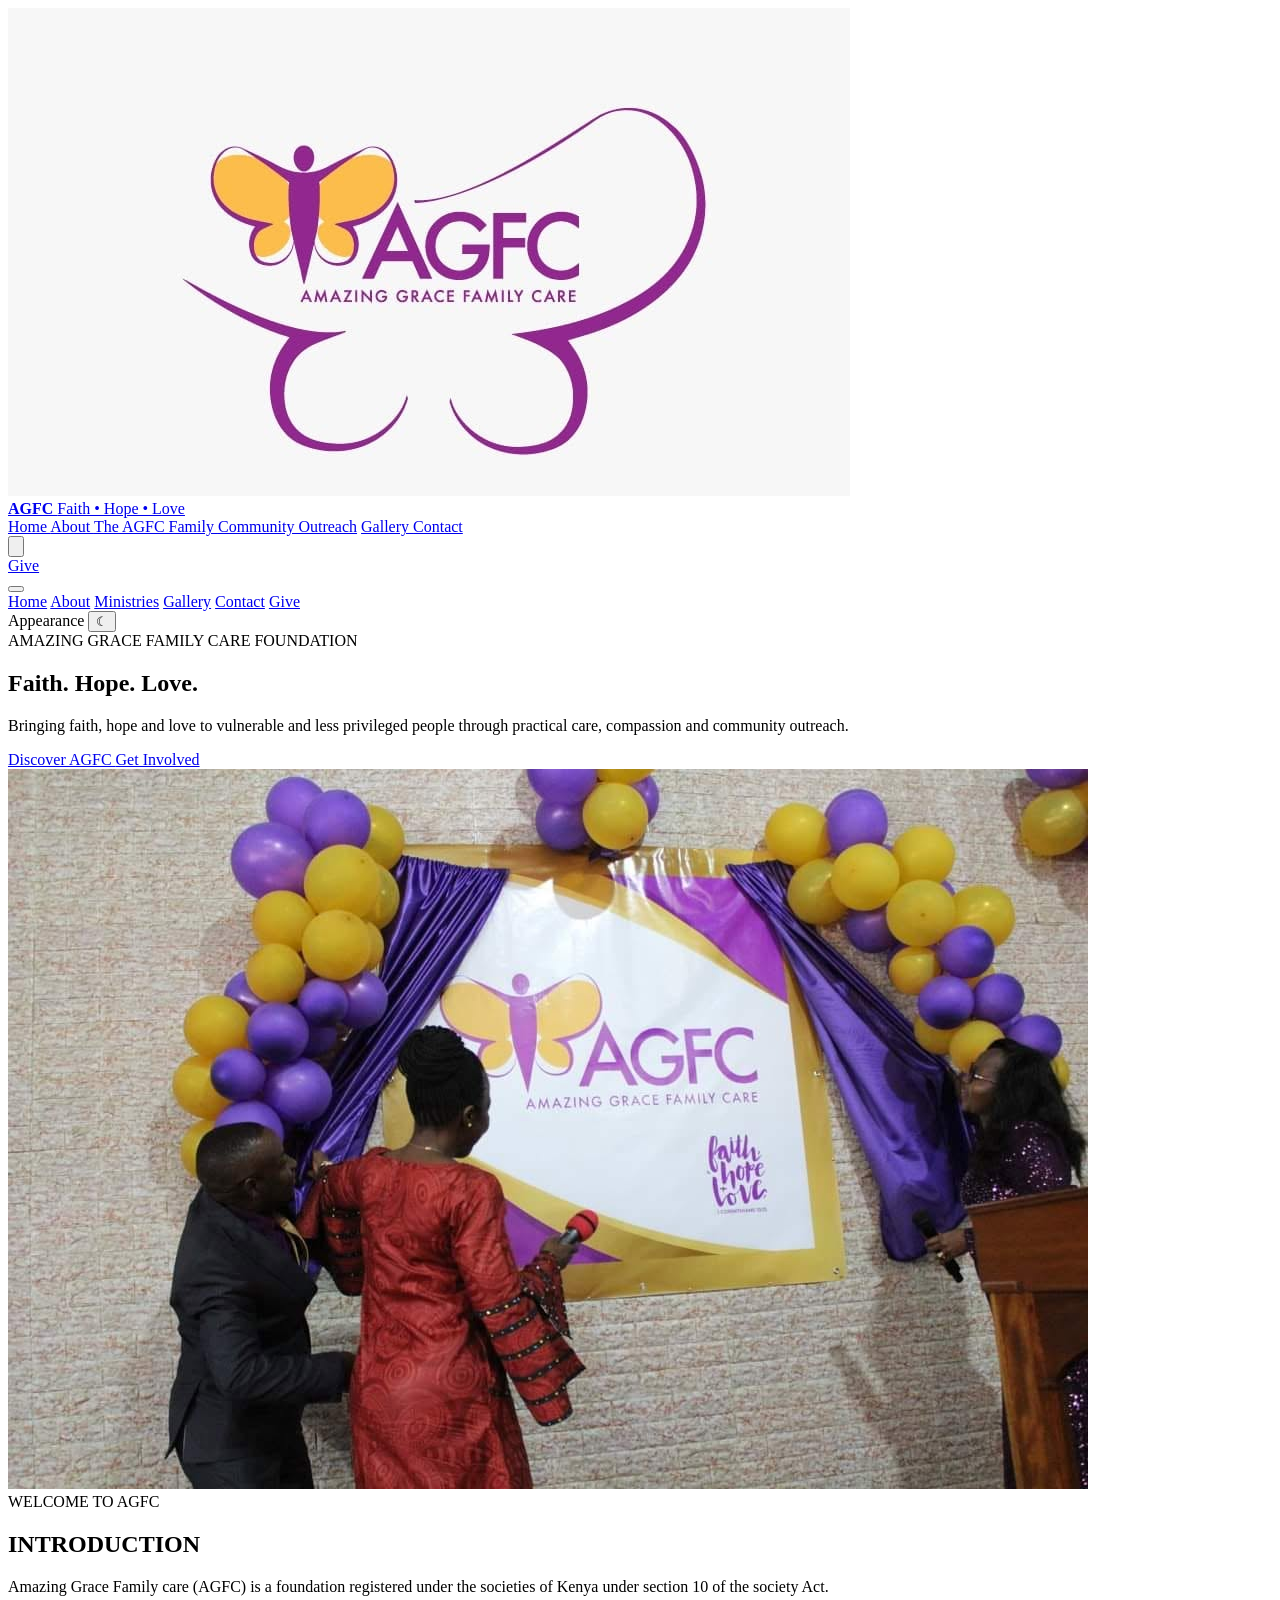
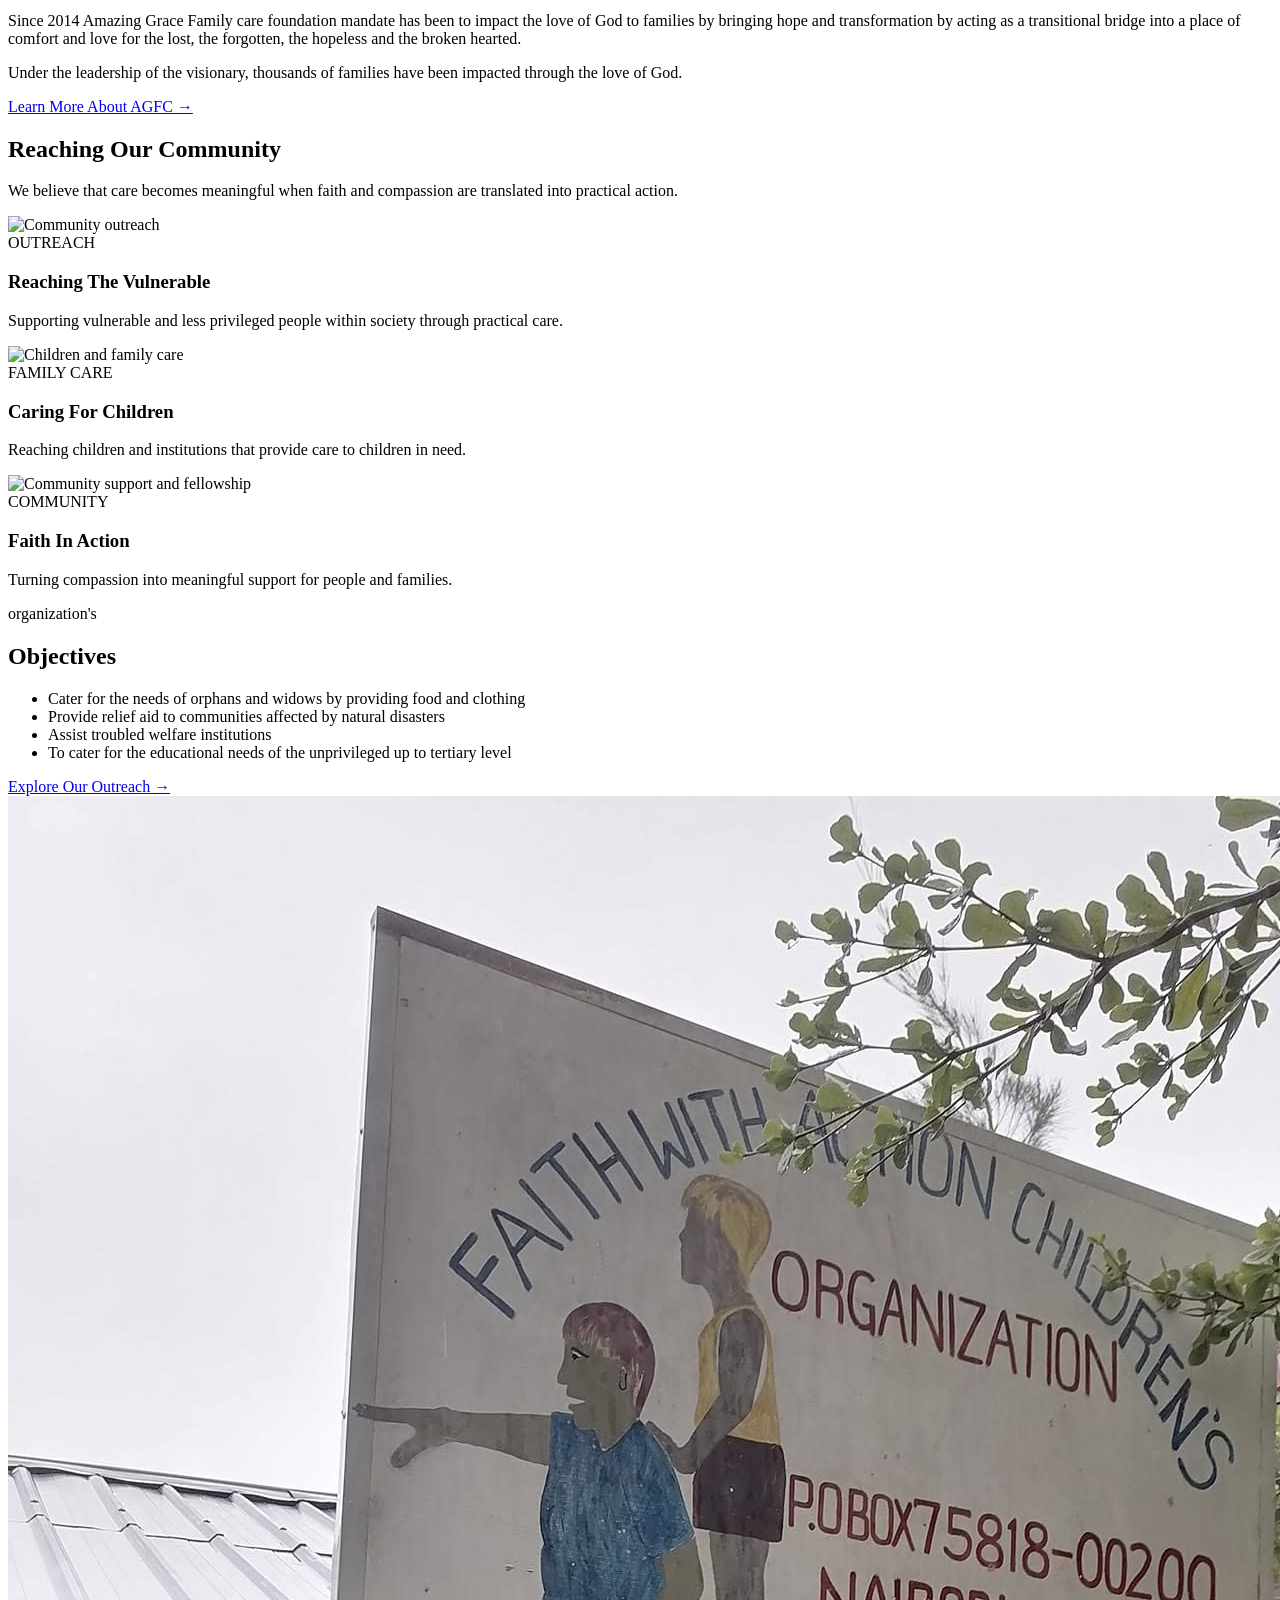
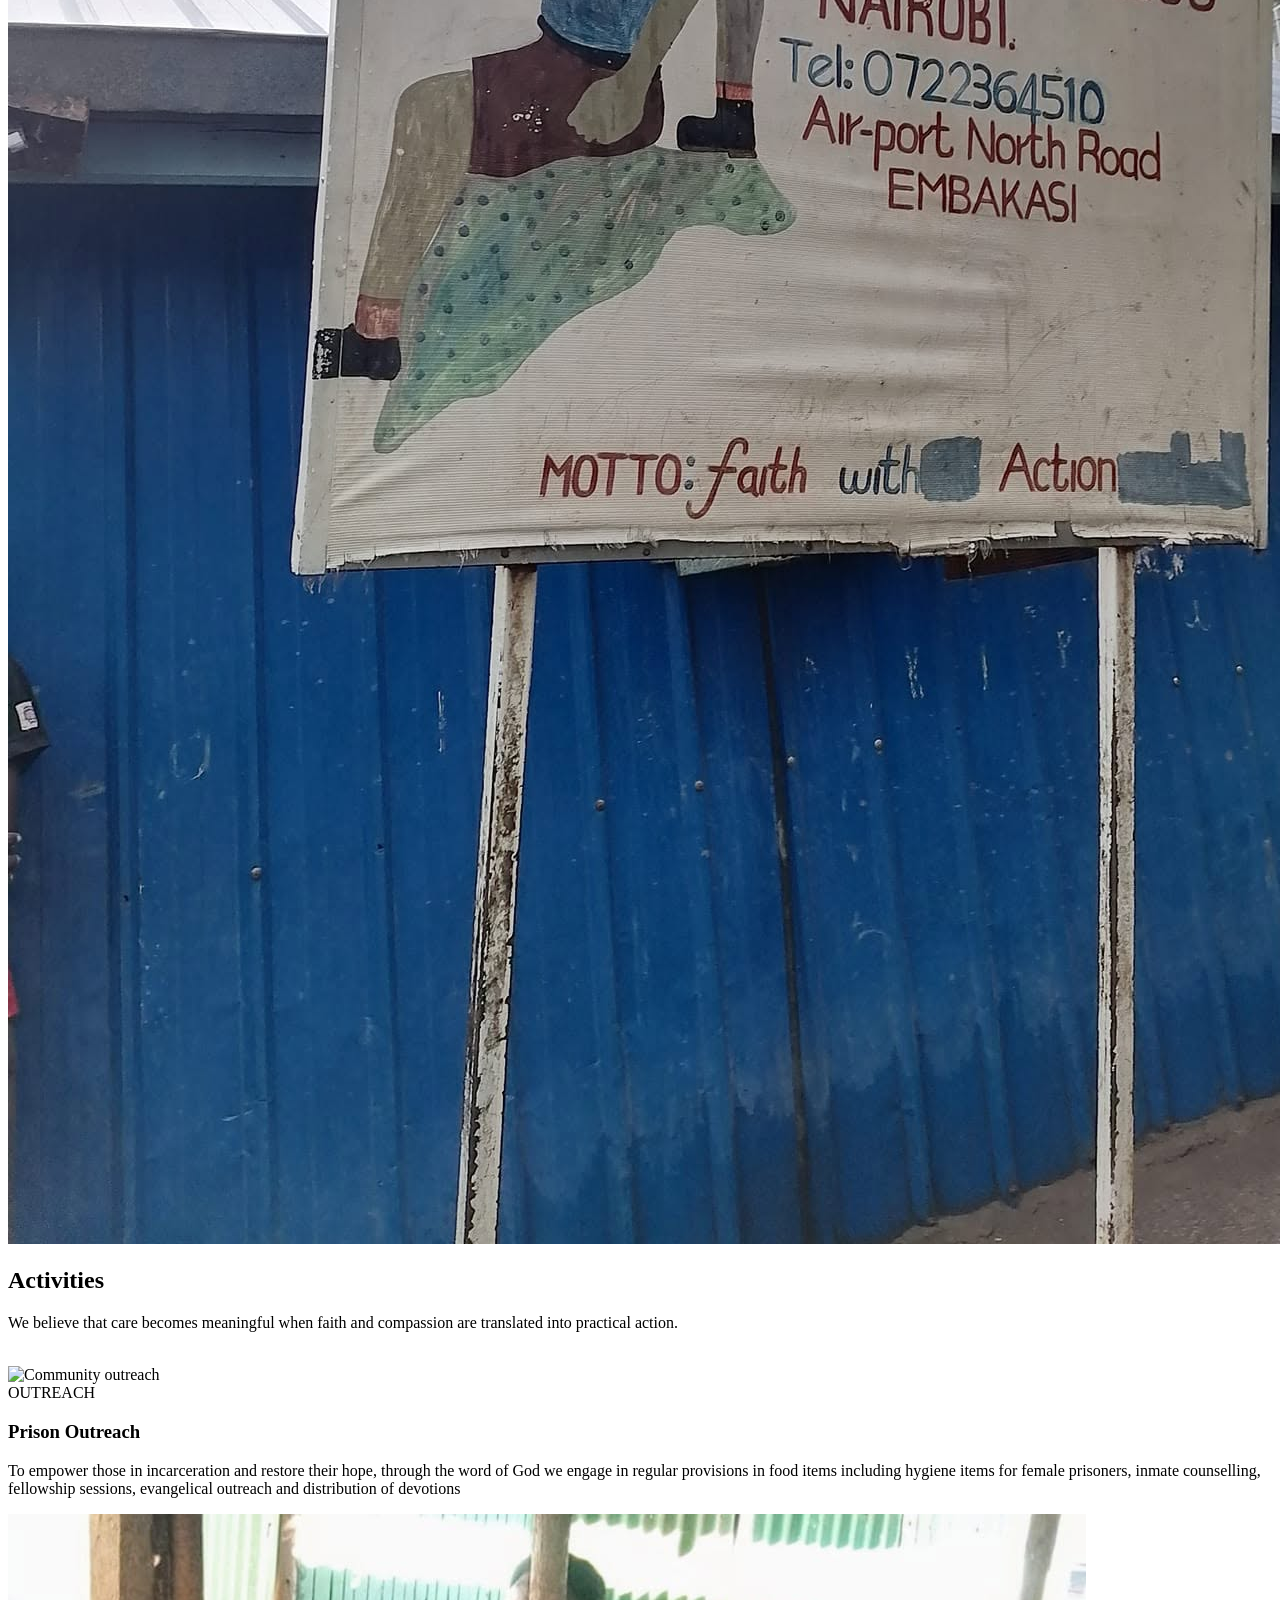
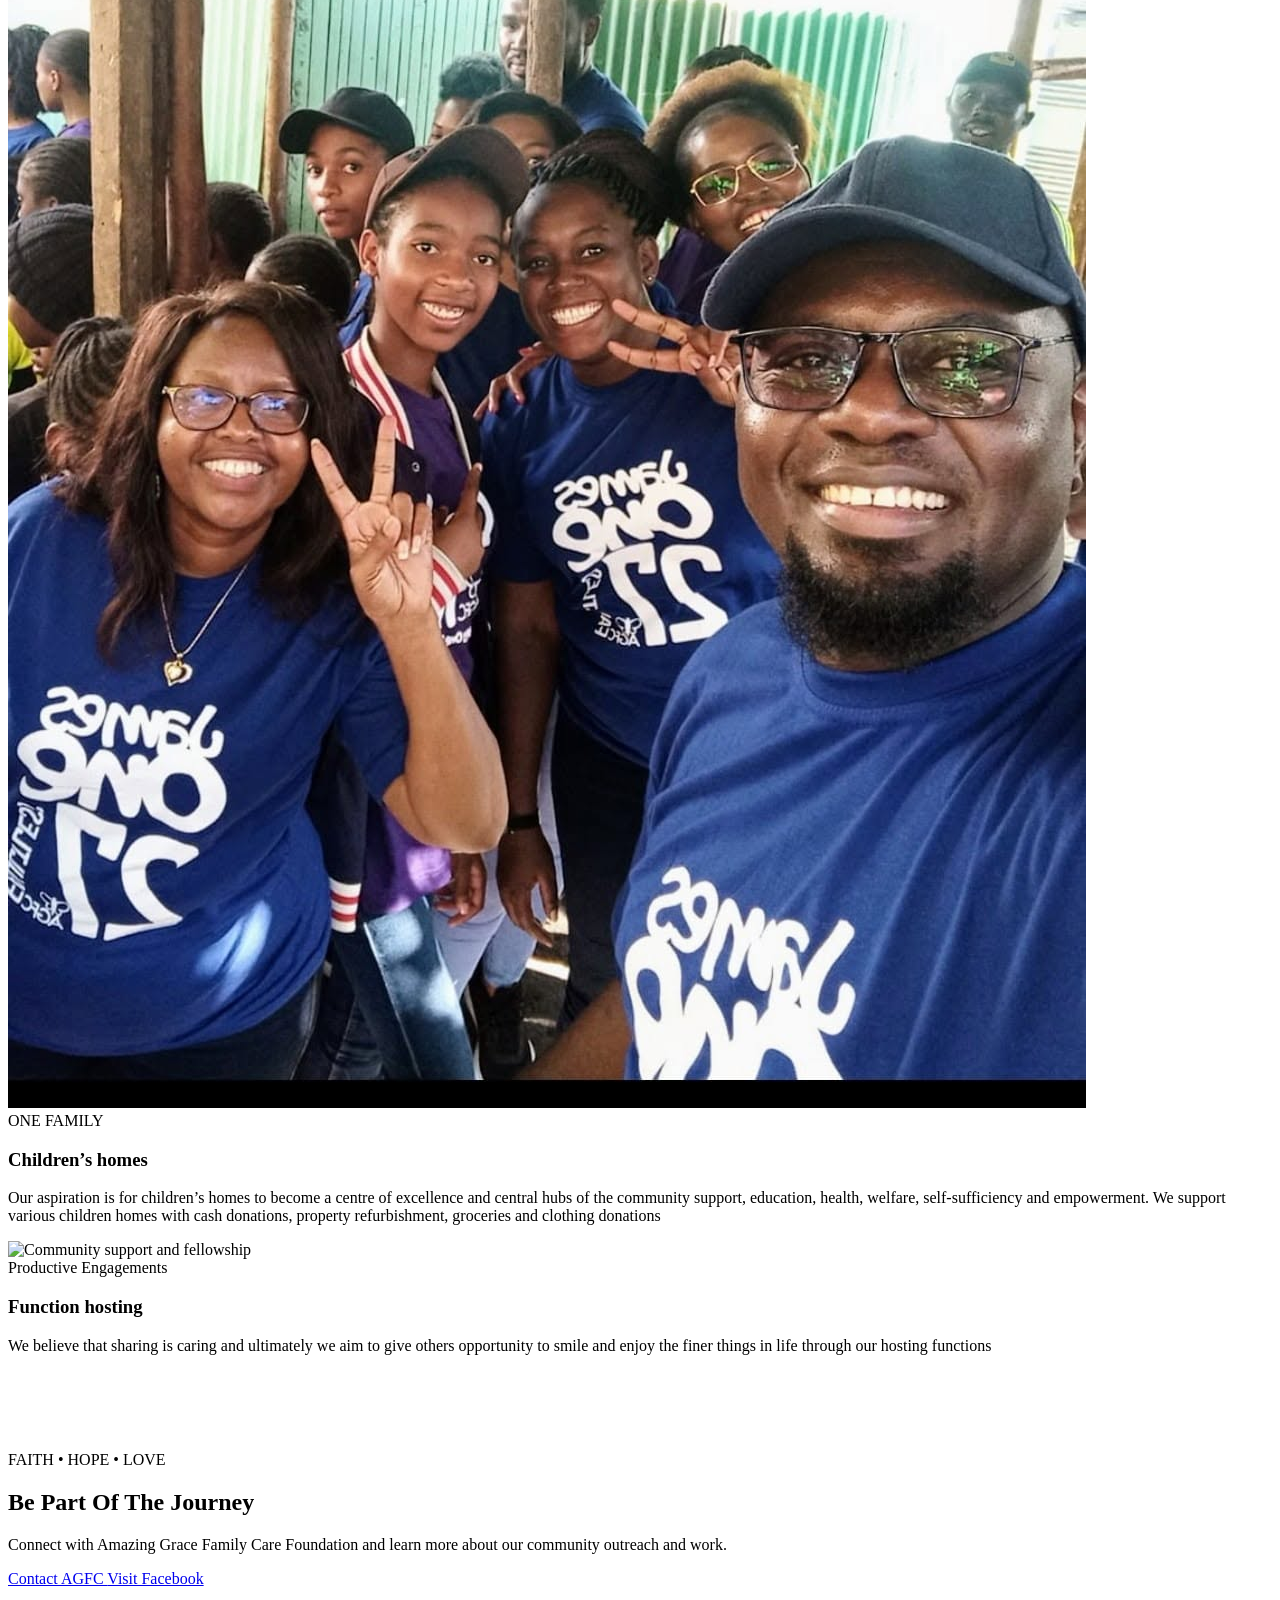
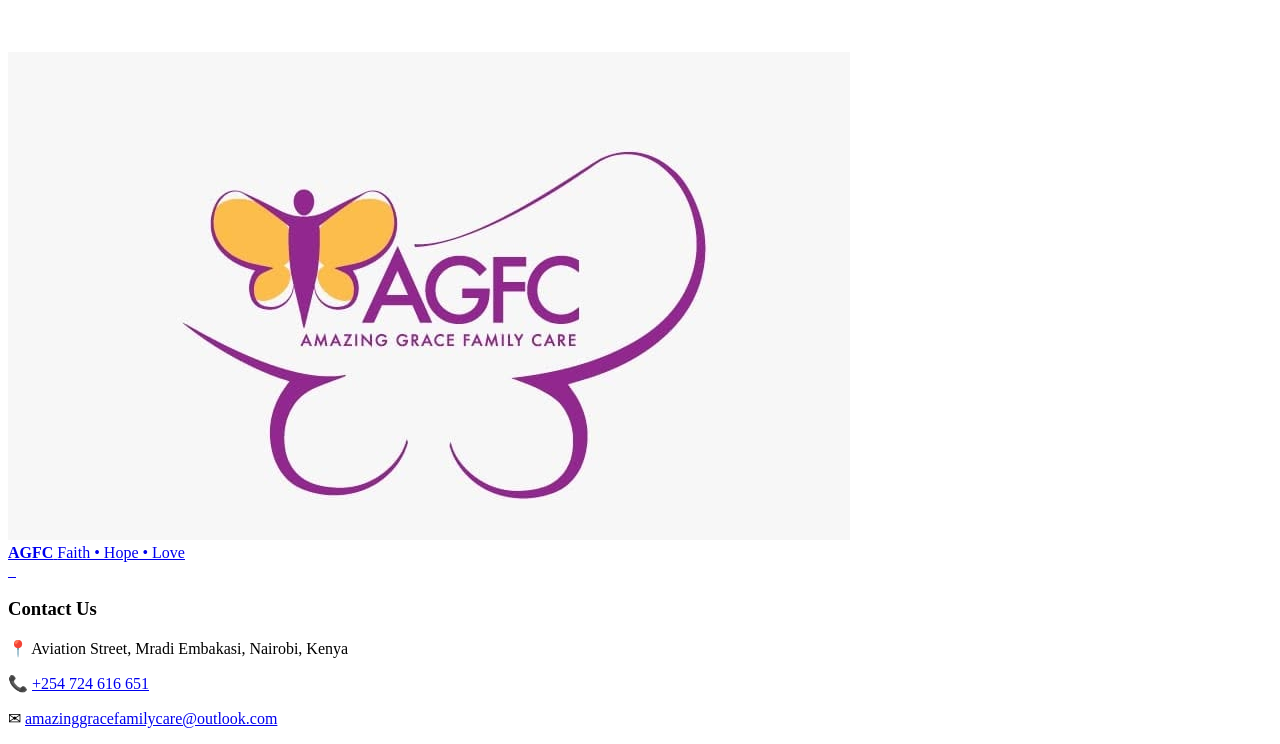
==== index.html @ 7ae745d2 "Add files via upload" ====
<!DOCTYPE html>
<html lang="en">


<head>
    <meta charset="UTF-8">

    <meta
        name="viewport"
        content="width=device-width, initial-scale=1.0"
    >

    <meta
        name="theme-color"
        content="#07152e"
    >

    <title>Embassy of Faith Worldwide</title>

    <meta
        name="description"
        content="Join Embassy of Faith Worldwide in Nairobi, Kenya. Growing in the Word, grounded in faith, and equipped to impact the world."
    >

    <!-- Load the main stylesheet -->
    <link rel="stylesheet" href="style.css">

    <!-- Preload your main hero image -->
    <link
        rel="preload"
        as="image"
        href="images/church-hero.webp"
        fetchpriority="high"
    >

    <!-- Preload a locally hosted font, if used -->
    <link
        rel="preload"
        href="fonts/site-font.woff2"
        as="font"
        type="font/woff2"
        crossorigin
    >

    <!-- Run JavaScript without blocking HTML parsing -->
    <script src="script.js" defer></script>
</head>



<body>


    <!-- SHARED HEADER -->
    <div id="site-header"></div>


    <!-- =====================================================
         HOMEPAGE
         ===================================================== -->

    <main>


        <!-- =================================================
             HERO
             ================================================= -->

        <section class="hero">

      <div class="hero-overlay"></div>

            <div class="container hero-content">

                <span class="hero-small">
                    AMAZING GRACE FAMILY CARE FOUNDATION
                </span>

                <h1>
                    Faith.
                    <span>Hope.</span>
                    Love.
                </h1>

                <p>
                    Bringing faith, hope and love to vulnerable
                    and less privileged people through practical
                    care, compassion and community outreach.
                </p>

                <div class="hero-buttons">

                    <a
                        href="about.html"
                        class="hero-btn primary"
                    >
                        Discover AGFC
                    </a>

                    <a
                        href="contact.html"
                        class="hero-btn secondary"
                    >
                        Get Involved
                    </a>

                </div>

            </div>

        </section>



        <!-- =================================================
             WELCOME
             ================================================= -->

        <section class="welcome-section">

            <div class="container welcome-grid">


                <div class="welcome-image">

                    <img
                        src="Launch.jpg"
                        alt="Amazing Grace Family Care Foundation community outreach"
                    >

                </div>


                <div class="welcome-content">

                    <span class="section-label">
                        WELCOME TO AGFC
                    </span><br>

                    <h2>
                     INTRODUCTION
                    </h2>

                    <p>
                      Amazing Grace Family care (AGFC) is a foundation registered under
                       the societies of Kenya
under section 10 of the society Act.
                    </p>

                    <p>
                     Since 2014 Amazing Grace Family care foundation
mandate has been to impact the love of God to families by bringing hope and transformation
by acting as a transitional bridge into a place of comfort and love for the lost,
 the forgotten, the
hopeless and the broken hearted. 
                    </p>

                    <p>
                    Under the leadership of the visionary, thousands of families
have been impacted through the love of God.
                    </p>

                    <a
                        href="about.html"
                        class="text-link"
                    >
                        Learn More About AGFC →
                    </a>

                </div>

            </div>

        </section>



        <section class="ministries-preview">

            <div class="container">


                <div class="section-heading">

                    <span class="section-label" style="display: none;">
                        COMMUNITY OUTREACH
                    </span>

                    <h2 >
                        Reaching Our Community
                    </h2>

                    <p>
                        We believe that care becomes meaningful
                        when faith and compassion are translated
                        into practical action.
                    </p>

                </div>


                <div class="ministry-grid">


                    <!-- OUTREACH -->

                    <article class="ministry-card">

                        <img
                            src="cool 2.jpg"
                            alt="Community outreach"
                        >

                        <div class="ministry-content">

                            <span>
                                OUTREACH
                            </span>

                            <h3>
                                Reaching The Vulnerable
                            </h3>

                            <p>
                                Supporting vulnerable and less
                                privileged people within society
                                through practical care.
                            </p>

                    
                        </div>

                    </article>



                    <!-- CHILDREN -->

                    <article class="ministry-card">

                        <img
                            src="children.jpg"
                            alt="Children and family care"
                        >

                        <div class="ministry-content">

                            <span>
                                FAMILY CARE
                            </span>

                            <h3>
                                Caring For Children
                            </h3>

                            <p>
                                Reaching children and institutions
                                that provide care to children in
                                need.
                            </p>

                        </div>

                    </article>



                    <!-- COMMUNITY -->

                    <article class="ministry-card">

                        <img
                            src="118307904_119836446499595_2561375970984904616_n.jpg"
                            alt="Community support and fellowship"
                        >

                        <div class="ministry-content">

                            <span>
                                COMMUNITY
                            </span>

                            <h3>
                                Faith In Action
                            </h3>

                            <p>
                                Turning compassion into meaningful
                                support for people and families.
                            </p>

                        </div>

                    </article>


                </div>

            </div>

        </section>


        


        <!-- =================================================
             FEATURED OUTREACH
             ================================================= -->

        <section class="welcome-section">

            <div class="container welcome-grid">


                <div class="welcome-content">

                    <span class="section-label" >
                     organization's
                    </span>

                    <h2>
                   Objectives 
                    </h2>

<ul class="objectives-list">
    <li>Cater for the needs of orphans and widows by providing food and clothing</li>
    <li>Provide relief aid to communities affected by natural disasters</li>
    <li>Assist troubled welfare institutions</li>
    <li>To cater for the educational needs of the unprivileged up to tertiary level</li>
</ul>

                    <a
                        href="ministries.html"
                        class="text-link"
                    >
                        Explore Our Outreach →
                    </a>

                </div>


                <div class="welcome-image">

                    <img
                        src="Faith with Action Children.jpg"
                        alt="Amazing Grace Family Care Foundation outreach"
                    >

                </div>

            </div>

        </section>




 <section class="ministries-preview">

            <div class="container">


                <div class="section-heading">

                    <span class="section-label" style="display: none;">
                        COMMUNITY OUTREACH
                    </span>

                    <h2>
                 Activities
                    </h2>

                    <p>
                        We believe that care becomes meaningful
                        when faith and compassion are translated
                        into practical action.
                    </p>

                </div><br>


                <div class="ministry-grid">


                    <!-- OUTREACH -->

                    <article class="ministry-card">

                        <img
                            src="120911683_149618053521434_1650967288738393418_n.jpg"
                            alt="Community outreach"
                        >

                        <div class="ministry-content">

                            <span>
                                OUTREACH
                            </span>

                            <h3>
                            Prison Outreach
                            </h3>

                            <p>
                               To empower those in incarceration and restore their hope, through
the word of God we engage in regular provisions in food items including hygiene
items for female prisoners, inmate counselling, fellowship sessions, evangelical
outreach and distribution of devotions
                            </p>

                            <a href="ministries.html" style="display: none;">
                                Learn More →
                            </a>

                        </div>

                    </article>



                    <!-- CHILDREN -->

                    <article class="ministry-card">

                        <img
                            src="481128304_1045013520993164_2132877314370087868_n.jpg"
                            alt="Children and family care"
                        >

                        <div class="ministry-content">

                            <span>
                                ONE FAMILY
                            </span>

                            <h3>
                            Children’s homes
                            </h3>

                            <p>
                              Our aspiration is for children’s homes to become a centre of
excellence and central hubs of the community support, education, health, welfare,
self-sufficiency and empowerment. We support various children homes with cash
donations, property refurbishment, groceries and clothing donations
                            </p>

                            <a href="ministries.html" style="display: none;">
                                Learn More →
                            </a>

                        </div>

                    </article>



                    <!-- COMMUNITY -->

                    <article class="ministry-card">

                        <img
                            src="491929025_1090666443094538_5834406069352202537_n.jpg"
                            alt="Community support and fellowship"
                        >

                        <div class="ministry-content">

                            <span>
                                Productive Engagements
                            </span>

                            <h3>
                               Function hosting
                            </h3>

                            <p>
                              We believe that sharing is caring and ultimately we aim to give
others opportunity to smile and enjoy the finer things in life through our hosting
functions
                            </p>

                            <a href="ministries.html" style="display: none;">
                                Learn More →
                            </a>

                        </div>

                    </article>


                </div>

            </div>

        </section>

        <!-- =================================================
             CTA
             ================================================= -->



            <div class="container" style="padding-top: 5rem; padding-bottom: 4rem;">

                <div class="cta-content">

                    <span>
                        FAITH • HOPE • LOVE
                    </span>

                    <h2>
                        Be Part Of The Journey
                    </h2>

                    <p>
                        Connect with Amazing Grace Family Care
                        Foundation and learn more about our
                        community outreach and work.
                    </p>

                    <div class="cta-buttons">

                        <a
                            href="contact.html"
                            class="cta-button"
                        >
                            Contact AGFC
                        </a>

                        <a
                            href="https://www.facebook.com/profile.php?id=100064535778925"
                            target="_blank"
                            rel="noopener noreferrer"
                            class="cta-button secondary"
                        >
                            Visit Facebook
                        </a>

                    </div>

                </div>

    
        </section>


    </main>



    <!-- SHARED FOOTER -->
    <div id="site-footer"></div>



    <!-- COMPONENTS -->
    <script src="components.js"></script>
    
<script src="give-modal.js" defer></script>


</body>

</html>
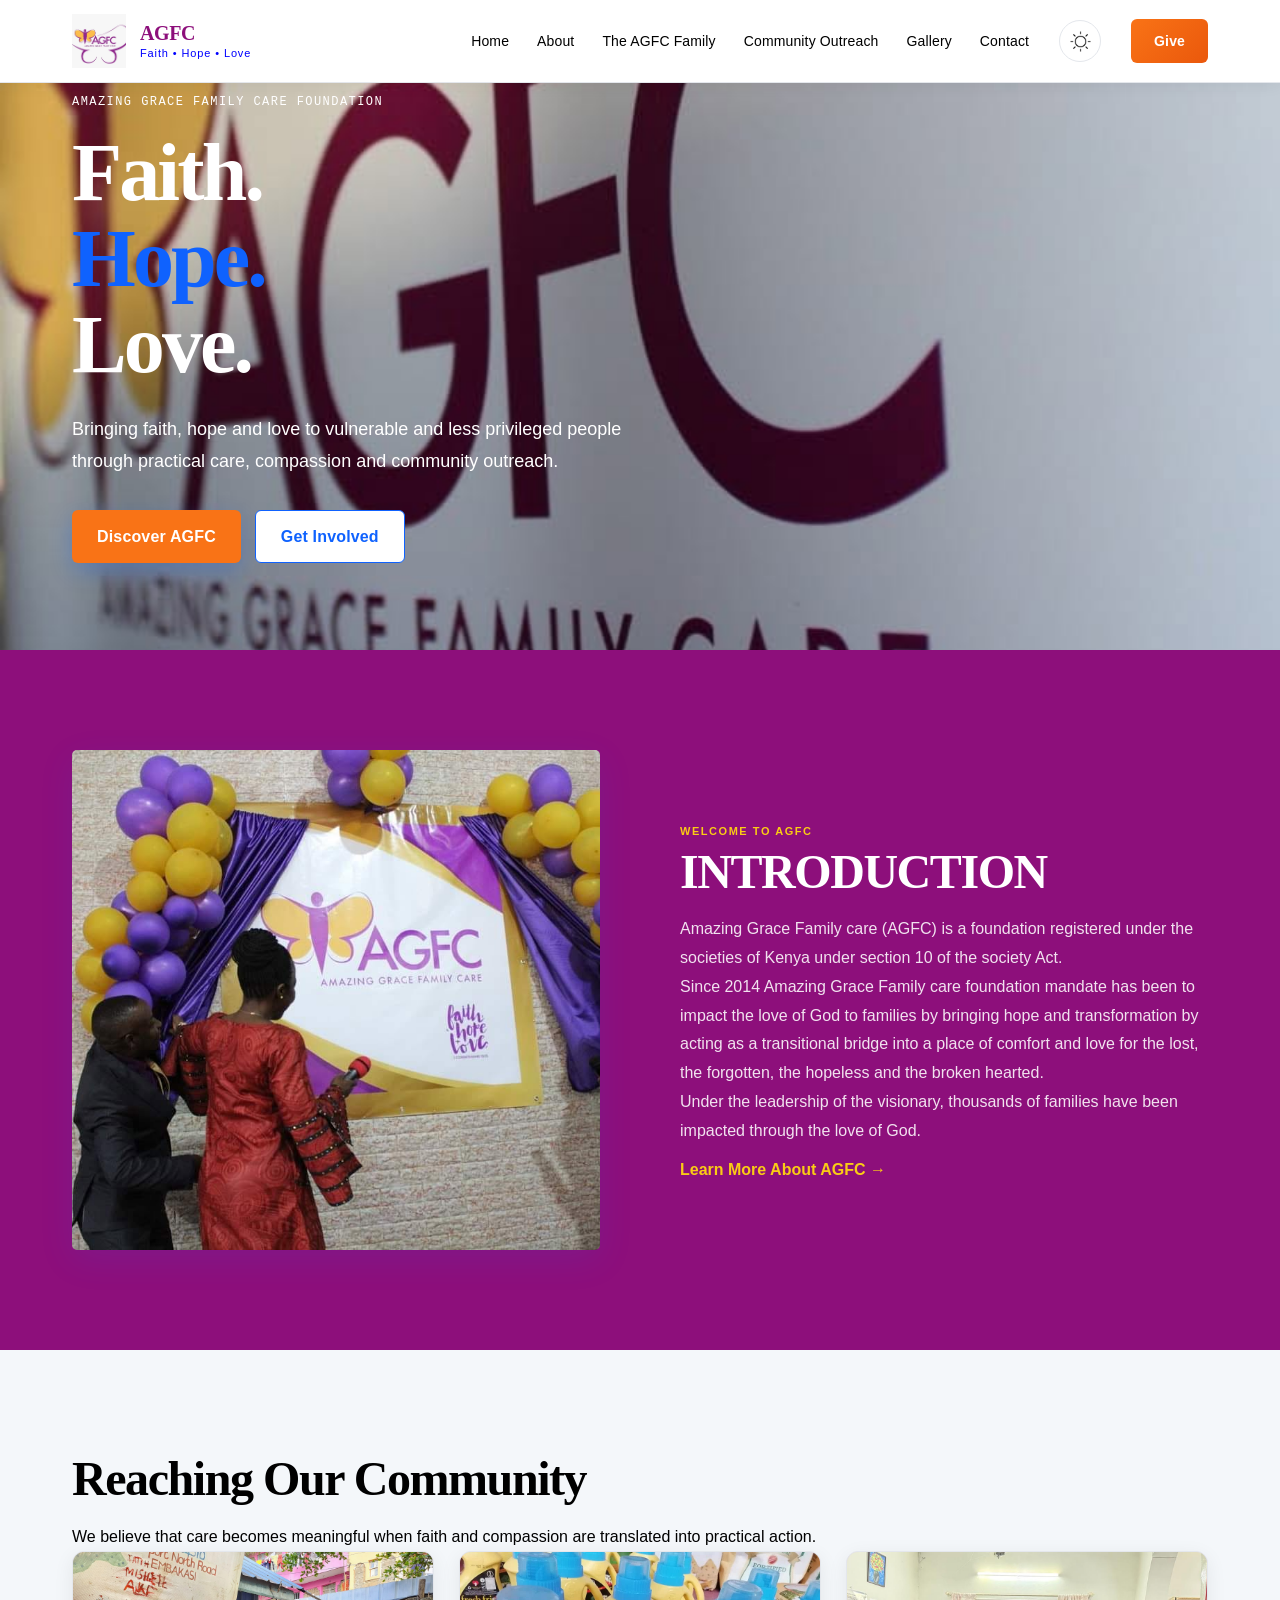
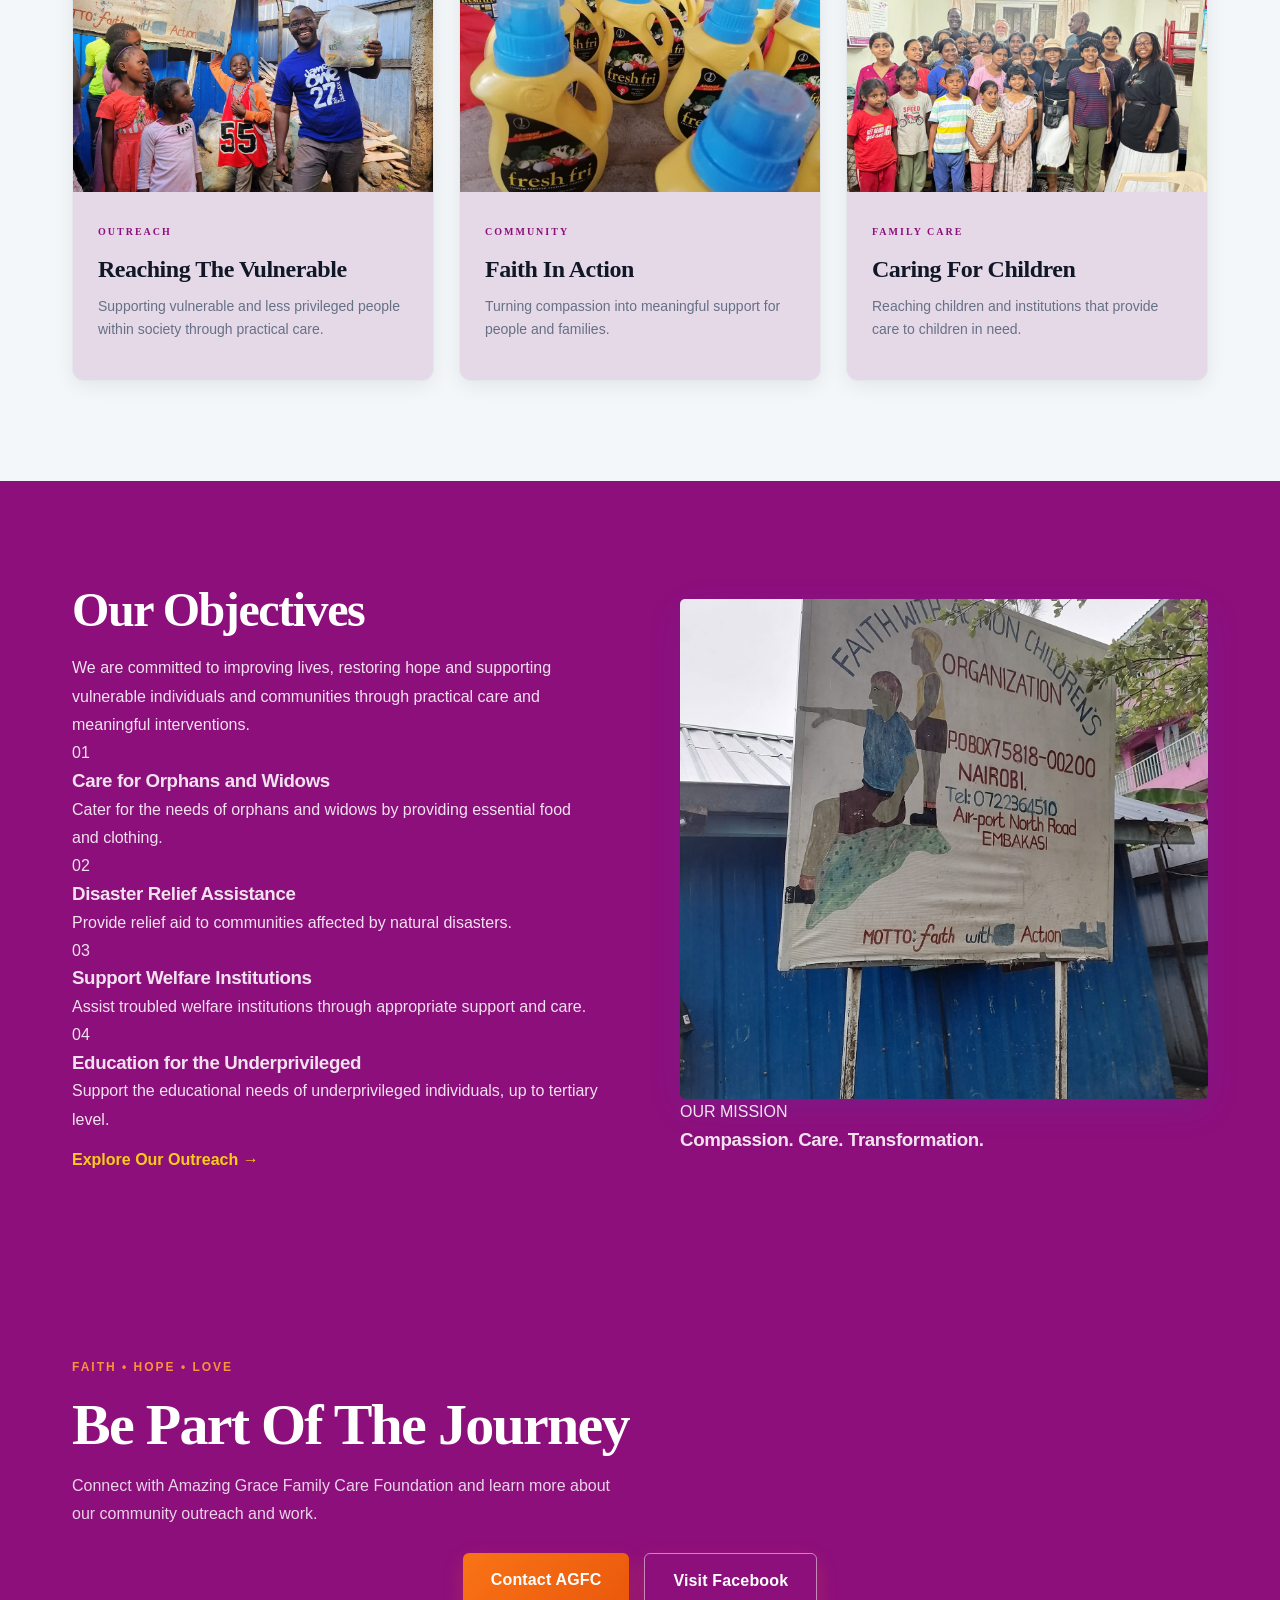
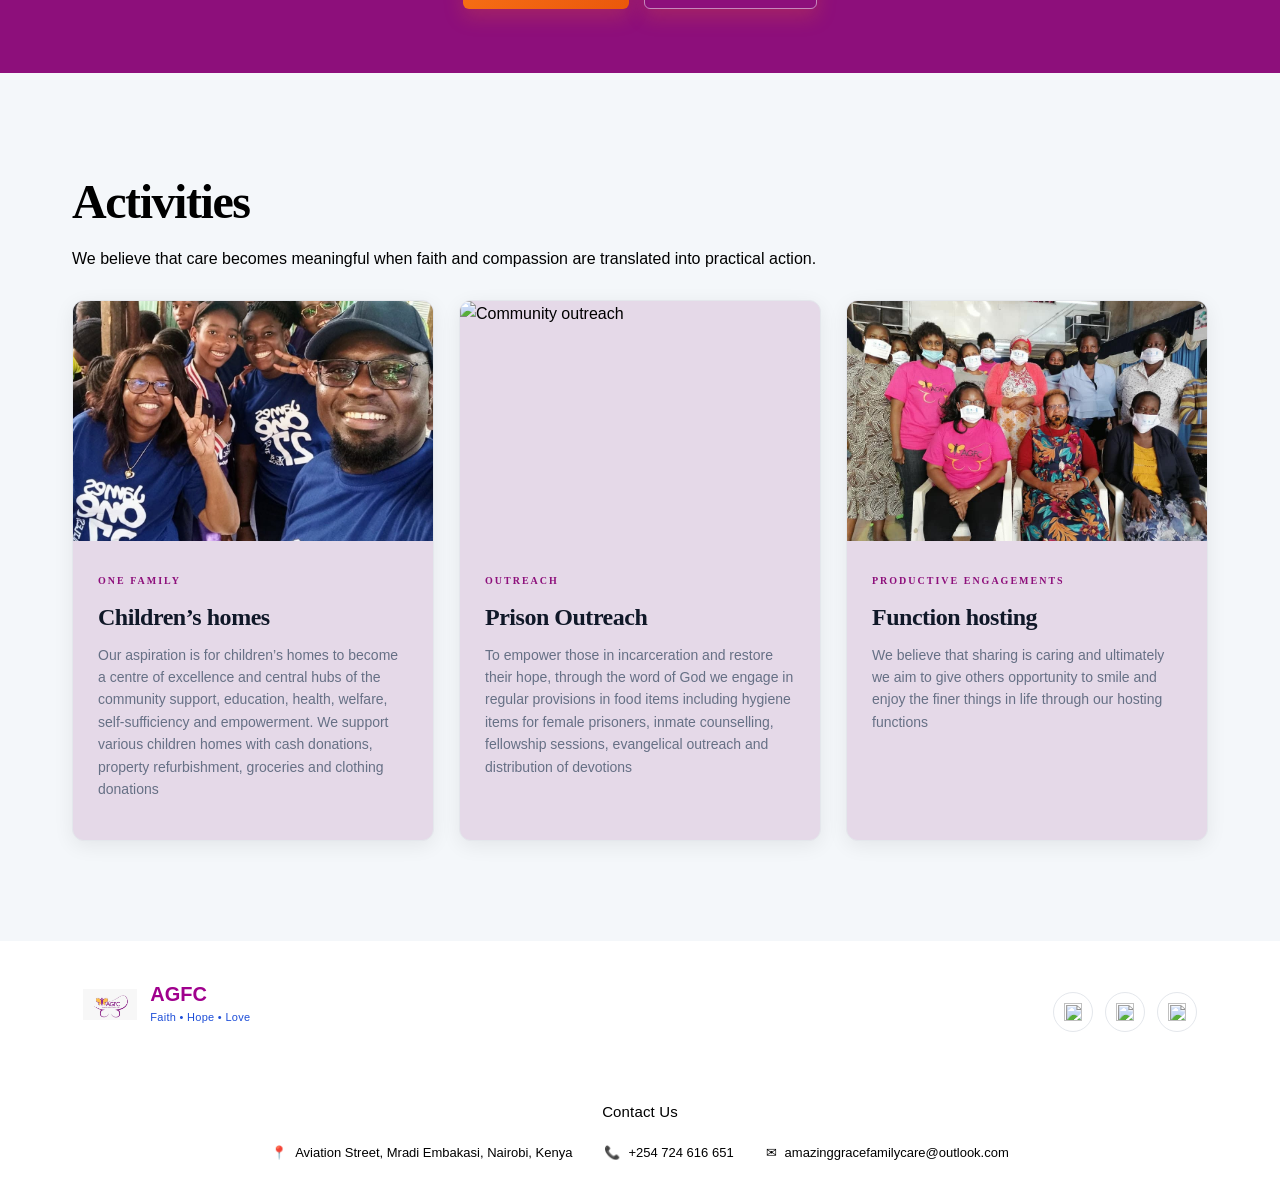
==== commit 8cc258d9: "Add files via upload" ====
--- a/index.html
+++ b/index.html
@@ -207,7 +207,7 @@
                     <article class="ministry-card">
 
                         <img
-                            src="cool 2.jpg"
+                            src="action.jpg"
                             alt="Community outreach"
                         >
 
@@ -236,10 +236,40 @@
 
                     <!-- CHILDREN -->
 
+                
+                    <!-- COMMUNITY -->
+
                     <article class="ministry-card">
 
                         <img
-                            src="children.jpg"
+                            src="food.jpg"
+                            alt="Community support and fellowship"
+                        >
+
+                        <div class="ministry-content">
+
+                            <span>
+                                COMMUNITY
+                            </span>
+
+                            <h3>
+                                Faith In Action
+                            </h3>
+
+                            <p>
+                                Turning compassion into meaningful
+                                support for people and families.
+                            </p>
+
+                        </div>
+
+                    </article>
+
+
+                     <article class="ministry-card">
+
+                        <img
+                            src="india.jpeg"
                             alt="Children and family care"
                         >
 
@@ -265,35 +295,6 @@
 
 
 
-                    <!-- COMMUNITY -->
-
-                    <article class="ministry-card">
-
-                        <img
-                            src="118307904_119836446499595_2561375970984904616_n.jpg"
-                            alt="Community support and fellowship"
-                        >
-
-                        <div class="ministry-content">
-
-                            <span>
-                                COMMUNITY
-                            </span>
-
-                            <h3>
-                                Faith In Action
-                            </h3>
-
-                            <p>
-                                Turning compassion into meaningful
-                                support for people and families.
-                            </p>
-
-                        </div>
-
-                    </article>
-
-
                 </div>
 
             </div>
@@ -304,55 +305,168 @@
         
 
 
-        <!-- =================================================
-             FEATURED OUTREACH
-             ================================================= -->
-
-        <section class="welcome-section">
-
-            <div class="container welcome-grid">
-
-
-                <div class="welcome-content">
-
-                    <span class="section-label" >
-                     organization's
+<!-- =================================================
+     ORGANISATIONAL OBJECTIVES
+================================================= -->
+
+<section class="welcome-section objectives-section">
+
+    <div class="container welcome-grid">
+
+        <!-- LEFT: OBJECTIVES -->
+        <div class="welcome-content objectives-content">
+
+            <h2>Our Objectives</h2>
+
+            <p class="objectives-intro">
+                We are committed to improving lives, restoring hope
+                and supporting vulnerable individuals and communities
+                through practical care and meaningful interventions.
+            </p>
+
+
+            <div class="objectives-list">
+
+                <!-- OBJECTIVE 01 -->
+                <div class="objective-item">
+
+                    <span class="objective-number">01</span>
+
+                    <div class="objective-text">
+                        <h3>Care for Orphans and Widows</h3>
+                        <p>
+                            Cater for the needs of orphans and widows
+                            by providing essential food and clothing.
+                        </p>
+                    </div>
+
+                </div>
+
+
+                <!-- OBJECTIVE 02 -->
+                <div class="objective-item">
+
+                    <span class="objective-number">02</span>
+
+                    <div class="objective-text">
+                        <h3>Disaster Relief Assistance</h3>
+                        <p>
+                            Provide relief aid to communities affected
+                            by natural disasters.
+                        </p>
+                    </div>
+
+                </div>
+
+
+                <!-- OBJECTIVE 03 -->
+                <div class="objective-item">
+
+                    <span class="objective-number">03</span>
+
+                    <div class="objective-text">
+                        <h3>Support Welfare Institutions</h3>
+                        <p>
+                            Assist troubled welfare institutions
+                            through appropriate support and care.
+                        </p>
+                    </div>
+
+                </div>
+
+
+                <!-- OBJECTIVE 04 -->
+                <div class="objective-item">
+
+                    <span class="objective-number">04</span>
+
+                    <div class="objective-text">
+                        <h3>Education for the Underprivileged</h3>
+                        <p>
+                            Support the educational needs of
+                            underprivileged individuals, up to
+                            tertiary level.
+                        </p>
+                    </div>
+
+                </div>
+
+            </div>
+
+
+            <a href="ministries.html" class="text-link">
+                Explore Our Outreach
+                <span aria-hidden="true">→</span>
+            </a>
+
+        </div>
+
+
+        <!-- RIGHT: OUTREACH IMAGE -->
+        <div class="welcome-image objectives-image">
+
+            <img
+                src="Faith with Action Children.jpg"
+                alt="Amazing Grace Family Care Foundation supporting children"
+                loading="lazy"
+            >
+
+            <div class="objectives-image-caption">
+                <span>OUR MISSION</span>
+                <h3>Compassion. Care. Transformation.</h3>
+            </div>
+
+        </div>
+
+    </div>
+
+</section>
+
+
+
+            <div class="container" style="padding-top: 5rem; padding-bottom: 4rem;">
+
+                <div class="cta-content">
+
+                    <span>
+                        FAITH • HOPE • LOVE
                     </span>
 
                     <h2>
-                   Objectives 
+                        Be Part Of The Journey
                     </h2>
 
-<ul class="objectives-list">
-    <li>Cater for the needs of orphans and widows by providing food and clothing</li>
-    <li>Provide relief aid to communities affected by natural disasters</li>
-    <li>Assist troubled welfare institutions</li>
-    <li>To cater for the educational needs of the unprivileged up to tertiary level</li>
-</ul>
-
-                    <a
-                        href="ministries.html"
-                        class="text-link"
-                    >
-                        Explore Our Outreach →
-                    </a>
-
-                </div>
-
-
-                <div class="welcome-image">
-
-                    <img
-                        src="Faith with Action Children.jpg"
-                        alt="Amazing Grace Family Care Foundation outreach"
-                    >
-
-                </div>
-
-            </div>
-
+                    <p>
+                        Connect with Amazing Grace Family Care
+                        Foundation and learn more about our
+                        community outreach and work.
+                    </p>
+
+                    <div class="cta-buttons">
+
+                        <a
+                            href="contact.html"
+                            class="cta-button"
+                        >
+                            Contact AGFC
+                        </a>
+
+                        <a
+                            href="https://www.facebook.com/profile.php?id=100064535778925"
+                            target="_blank"
+                            rel="noopener noreferrer"
+                            class="cta-button secondary"
+                        >
+                            Visit Facebook
+                        </a>
+
+                    </div>
+
+                </div>
+
+    
         </section>
-
+   </div>
 
 
 
@@ -382,13 +496,46 @@
 
                 <div class="ministry-grid">
 
-
-                    <!-- OUTREACH -->
+                    <!-- CHILDREN -->
 
                     <article class="ministry-card">
 
                         <img
-                            src="120911683_149618053521434_1650967288738393418_n.jpg"
+                            src="481128304_1045013520993164_2132877314370087868_n.jpg"
+                            alt="Children and family care"
+                        >
+
+                        <div class="ministry-content">
+
+                            <span>
+                                ONE FAMILY
+                            </span>
+
+                            <h3>
+                            Children’s homes
+                            </h3>
+
+                            <p>
+                              Our aspiration is for children’s homes to become a centre of
+excellence and central hubs of the community support, education, health, welfare,
+self-sufficiency and empowerment. We support various children homes with cash
+donations, property refurbishment, groceries and clothing donations
+                            </p>
+
+                            <a href="ministries.html" style="display: none;">
+                                Learn More →
+                            </a>
+
+                        </div>
+
+                    </article>
+
+   <!-- OUTREACH -->
+
+                    <article class="ministry-card">
+
+                        <img
+                            src="prison-outreach.jpg"
                             alt="Community outreach"
                         >
 
@@ -418,49 +565,12 @@
                     </article>
 
 
-
-                    <!-- CHILDREN -->
+                    <!-- COMMUNITY -->
 
                     <article class="ministry-card">
 
                         <img
-                            src="481128304_1045013520993164_2132877314370087868_n.jpg"
-                            alt="Children and family care"
-                        >
-
-                        <div class="ministry-content">
-
-                            <span>
-                                ONE FAMILY
-                            </span>
-
-                            <h3>
-                            Children’s homes
-                            </h3>
-
-                            <p>
-                              Our aspiration is for children’s homes to become a centre of
-excellence and central hubs of the community support, education, health, welfare,
-self-sufficiency and empowerment. We support various children homes with cash
-donations, property refurbishment, groceries and clothing donations
-                            </p>
-
-                            <a href="ministries.html" style="display: none;">
-                                Learn More →
-                            </a>
-
-                        </div>
-
-                    </article>
-
-
-
-                    <!-- COMMUNITY -->
-
-                    <article class="ministry-card">
-
-                        <img
-                            src="491929025_1090666443094538_5834406069352202537_n.jpg"
+                            src="compassion.jpg"
                             alt="Community support and fellowship"
                         >
 
@@ -495,55 +605,6 @@
 
         </section>
 
-        <!-- =================================================
-             CTA
-             ================================================= -->
-
-
-
-            <div class="container" style="padding-top: 5rem; padding-bottom: 4rem;">
-
-                <div class="cta-content">
-
-                    <span>
-                        FAITH • HOPE • LOVE
-                    </span>
-
-                    <h2>
-                        Be Part Of The Journey
-                    </h2>
-
-                    <p>
-                        Connect with Amazing Grace Family Care
-                        Foundation and learn more about our
-                        community outreach and work.
-                    </p>
-
-                    <div class="cta-buttons">
-
-                        <a
-                            href="contact.html"
-                            class="cta-button"
-                        >
-                            Contact AGFC
-                        </a>
-
-                        <a
-                            href="https://www.facebook.com/profile.php?id=100064535778925"
-                            target="_blank"
-                            rel="noopener noreferrer"
-                            class="cta-button secondary"
-                        >
-                            Visit Facebook
-                        </a>
-
-                    </div>
-
-                </div>
-
-    
-        </section>
-
 
     </main>
 
--- a/style.css
+++ b/style.css
@@ -0,0 +1,7886 @@
+/* =========================================================
+   CHURCH WEBSITE
+   PREMIUM GLOBAL STYLES
+   HABIYE-INSPIRED BLUE / ORANGE BRANDING
+   LIGHT + DARK MODE
+   ========================================================= */
+
+
+/* =========================================================
+   LIGHT THEME
+   ========================================================= */
+
+   /* Universal box-sizing reset */
+*,
+*::before,
+*::after {
+    box-sizing: border-box;
+}
+
+:root {
+
+    --primary: #0f62fe;
+    --primary-dark:  #050a12;
+    --primary-deep: #0043ce;
+
+    --accent: #f97316;
+    --accent-light: #fb923c;
+
+    --white: #ffffff;
+    --black: #000000;
+
+    --text: black;
+    --muted: #667085;
+    font-display: swap;
+
+    /* MAIN PAGE BACKGROUND */
+    --background: #8D0F7B;
+ font-family: "Segoe UI", Arial, sans-serif;
+    /* OTHER SECTIONS */
+    --surface: #ffffff;
+    --surface-alt: #eef5ff;
+
+    --border: #e4e7ec;
+
+    --footer: #050a12;
+
+    --success: #16803c;
+    --danger: #dc2626;
+
+    --container: 1200px;
+
+    --shadow:
+        0 10px 35px rgba(15, 98, 254, 0.10);
+
+    --shadow-lg:
+        0 20px 50px rgba(11, 18, 32, 0.14);
+
+    --transition:
+        all 0.3s ease;
+
+    /* AGFC BRAND COLORS */
+    --agfc-yellow: #facc15;
+    --agfc-yellow-dark: #fde047;
+
+    /* LIGHT MODE TEXT FOR MAGENTA SECTIONS */
+    --agfc-light-text: rgba(255, 255, 255, 0.82);
+
+        --paragraph-color: #f3f4f6;
+
+        --paragraph-color: rgba(255, 255, 255, 0.88);
+}
+
+
+@font-face {
+   font-family: "Segoe UI", Arial, sans-serif;
+    src: url("fonts/site-font-regular.woff2") format("woff2");
+    font-weight: 400;
+    font-style: normal;
+    font-display: swap;
+}
+
+@font-face {
+ font-family: "Segoe UI", Arial, sans-serif;
+    src: url("fonts/site-font-bold.woff2") format("woff2");
+    font-weight: 700;
+    font-style: normal;
+    font-display: swap;
+}
+
+/* =========================================================
+   DARK THEME
+   ========================================================= */
+
+[data-theme="dark"],
+.dark-theme {
+
+    --primary: #4d8dff;
+    --primary-dark:#000000;
+    --primary-deep: #0043ce;
+
+    --accent: #ff8a3d;
+    --accent-light: #ffad70;
+
+    --white: #f8fafc;
+    --black: #000000;
+
+    --text: #f1f5f9;
+    --muted: #a8b2c1;
+
+    /* MAIN PAGE BACKGROUND */
+    --background: #8D0F7B;
+
+    /* OTHER SECTIONS */
+    --surface: #000000;
+    --surface-alt:#000000;
+
+    --border: #202b3b;
+
+    /* PURE BLACK HEADER AND FOOTER */
+    --header: #000000;
+    --footer: #000000;
+
+    --shadow:
+        0 10px 35px rgba(0, 0, 0, 0.35);
+
+    --shadow-lg:
+        0 20px 50px rgba(0, 0, 0, 0.45);
+
+    --paragraph-color: rgba(255, 255, 255, 0.88);
+}
+
+
+/* =========================================================
+   RESET
+   ========================================================= */
+
+* {
+    margin: 0;
+    padding: 0;
+    box-sizing: border-box;
+}
+
+
+html {
+    scroll-behavior: smooth;
+}
+
+
+body {
+
+   
+
+    color: var(--text);
+
+    background: var(--background);
+
+    line-height: 1.6;
+
+    transition:
+        background-color 0.3s ease,
+        color 0.3s ease;
+}
+
+
+a {
+    text-decoration: none;
+    color: inherit;
+}
+
+
+button {
+    font-family: inherit;
+}
+
+
+img {
+    max-width: 100%;
+    display: block;
+}
+
+
+/* =========================================================
+   CONTAINER
+   ========================================================= */
+
+.container {
+
+    width:
+        min(92%, var(--container));
+
+    margin: 0 auto;
+}
+
+
+/* =========================================================
+   TOP BAR
+   ========================================================= */
+
+.top-bar {
+
+    background:
+        var(--primary-dark);
+
+    color:
+        rgba(255, 255, 255, 0.85);
+
+    font-size: 13px;
+
+    border-bottom:
+        1px solid
+        rgba(255, 255, 255, 0.06);
+}
+
+
+.top-bar-inner {
+
+    min-height: 40px;
+
+    display: flex;
+
+    align-items: center;
+
+    justify-content: space-between;
+
+    gap: 20px;
+}
+
+
+.top-info {
+
+    display: flex;
+
+    gap: 25px;
+}
+
+
+.top-contact a {
+
+    color:
+        var(--accent-light);
+
+    font-weight: 600;
+
+    transition:
+        var(--transition);
+}
+
+
+.top-contact a:hover {
+    color: var(--white);
+}
+
+
+/* =========================================================
+   NAVBAR
+   ========================================================= */
+
+.navbar {
+
+    background:
+        var(--surface);
+
+    position: fixed;
+
+    top: 0;
+    left: 0;
+    width: 100%;
+
+    z-index: 1000;
+
+    border-bottom:
+        1px solid
+        var(--border);
+
+    box-shadow:
+        0 2px 15px
+        rgba(0, 0, 0, 0.06);
+
+    transition:
+        background-color 0.3s ease,
+        border-color 0.3s ease;
+}
+
+
+.nav-inner {
+
+    min-height: 82px;
+
+    display: flex;
+
+    align-items: center;
+
+    justify-content: space-between;
+
+    gap: 30px;
+}
+
+/* =========================
+   CHURCH LOGO / NAVIGATION
+========================= */
+
+.church-logo {
+    display: flex;
+    align-items: center;
+    gap: 14px;
+    text-decoration: none;
+    font-family: Arial, Helvetica, sans-serif;
+}
+
+/* Logo image */
+.logo-symbol {
+    width: 54px;
+    height: 54px;
+    flex-shrink: 0;
+}
+
+.logo-symbol img {
+    width: 100%;
+    height: 100%;
+    object-fit: cover;
+    display: block;
+    border-radius: 0%;
+}
+
+/* Logo text */
+.logo-text {
+    display: flex;
+    flex-direction: column;
+    gap: 3px;
+    font-family: Arial, Helvetica, sans-serif;
+}
+
+/* AGFC */
+.logo-text strong {
+    margin: 0;
+    padding: 0;
+    font-family: Arial, Helvetica, sans-serif;
+    font-size: 20px;
+    font-weight: 700;
+    line-height: 1.1;
+    letter-spacing: 0;
+}
+
+
+
+.logo-text span {
+    font-family: Arial, Helvetica, sans-serif !important;
+    font-size: 11px;
+    font-weight: 400;
+    letter-spacing: 0.5px;
+    line-height: 1.2;
+}
+/* =========================================================
+   DESKTOP NAV
+   ========================================================= */
+
+.desktop-nav {
+
+    display: flex;
+
+    align-items: center;
+
+    gap: 28px;
+
+    margin-left: auto;
+}
+
+
+.desktop-nav a {
+
+    position: relative;
+
+    color:
+        var(--text);
+
+    font-size: 14px;
+
+    font-weight: 500;
+
+    transition:
+        var(--transition);
+}
+
+
+.desktop-nav a::after {
+
+    content: "";
+
+    position: absolute;
+
+    left: 0;
+
+    bottom: -8px;
+
+    width: 0;
+
+    height: 2px;
+
+    background:
+        var(--accent);
+
+    transition:
+        var(--transition);
+}
+
+
+.desktop-nav a:hover {
+
+    color:
+        var(--primary);
+}
+
+
+.desktop-nav a:hover::after {
+
+    width: 100%;
+}
+
+
+/* =========================================================
+   NAV ACTIONS
+   ========================================================= */
+
+.nav-action {
+    display: flex;
+    align-items: center;
+    gap: 10px;
+    
+    border-radius: 50%;
+}
+/* =========================================================
+   THEME TOGGLE
+   ========================================================= */
+
+.theme-toggle {
+    width: 42px;
+    height: 42px;
+    flex-shrink: 0;
+
+    border-radius: 50%;
+    border: 1px solid var(--border);
+
+    background: var(--surface);
+    color: var(--text);
+
+    display: flex;
+    align-items: center;
+    justify-content: center;
+
+    padding: 0;
+    cursor: pointer;
+
+    transition: var(--transition);
+}
+
+/* Actual theme image */
+
+.theme-toggle-img {
+    width: 23px;
+    height: 23px;
+
+    border-radius: 50%;
+    object-fit: contain;
+    display: block;
+}
+
+/* Dark mode image visibility */
+
+html[data-theme="dark"] .theme-toggle-img,
+body[data-theme="dark"] .theme-toggle-img {
+    filter: invert(1);
+        border-color: white;
+}
+
+/* =========================================================
+   GIVE BUTTON
+   ========================================================= */
+
+.give-btn {
+
+    display: inline-flex;
+
+    align-items: center;
+
+    justify-content: center;
+
+    padding:
+        11px 23px;
+
+    border-radius: 6px;
+
+    background:
+        linear-gradient(
+            135deg,
+            var(--accent),
+            #ea580c
+        );
+
+    color: #ffffff;
+
+    font-size: 14px;
+
+    font-weight: 600;
+
+    transition:
+        var(--transition);
+
+
+}
+
+
+/* =========================================================
+   MOBILE MENU BUTTON
+   ========================================================= */
+
+.mobile-menu-btn {
+
+    display: none;
+
+    border: none;
+
+    background:
+        transparent;
+
+    cursor: pointer;
+
+    width: 42px;
+    height: 42px;
+
+    flex-direction: column;
+
+    justify-content: center;
+
+    align-items: center;
+
+    gap: 5px;
+}
+
+
+.mobile-menu-btn span {
+
+    width: 24px;
+
+    height: 2px;
+
+    background:
+        var(--primary);
+
+    transition:
+        var(--transition);
+}
+
+
+.mobile-menu-btn.active
+span:nth-child(1) {
+
+    transform:
+        rotate(45deg)
+        translate(5px, 5px);
+}
+
+
+.mobile-menu-btn.active
+span:nth-child(2) {
+
+    opacity: 0;
+}
+
+
+.mobile-menu-btn.active
+span:nth-child(3) {
+
+    transform:
+        rotate(-45deg)
+        translate(5px, -5px);
+}
+
+
+/* =========================================================
+   MOBILE MENU
+   ========================================================= */
+
+.mobile-menu {
+
+    display: none;
+
+    background:
+        var(--surface);
+
+    border-top:
+        1px solid
+        var(--border);
+
+    padding:
+        15px 5%;
+}
+
+
+.mobile-menu a {
+
+    display: block;
+
+    padding:
+        13px 0;
+
+    border-bottom:
+        1px solid
+        var(--border);
+
+    color:
+        var(--text);
+
+    font-weight: 500;
+
+    transition:
+        var(--transition);
+}
+
+
+.mobile-menu a:hover {
+
+    color:
+        var(--primary);
+}
+
+
+.mobile-menu.active {
+    display: block;
+}
+
+
+.mobile-give {
+
+    margin-top: 12px;
+
+    background:
+        var(--accent);
+
+    color:
+        #ffffff !important;
+
+    text-align: center;
+
+    border-radius: 5px;
+}
+
+
+/* =========================================================
+   MOBILE THEME ROW
+   ========================================================= */
+
+.mobile-theme-row {
+
+    display: flex;
+
+    align-items: center;
+
+    justify-content: space-between;
+
+    padding:
+        18px 0;
+
+    color:
+        var(--text);
+
+    font-weight: 600;
+}
+
+
+.mobile-theme-row
+.theme-toggle {
+
+    flex-shrink: 0;
+}
+
+
+/* =========================================================
+   FOOTER
+   ========================================================= */
+
+.site-footer {
+
+    background:
+        var(--footer);
+
+    color:
+        rgba(255,255,255,0.72);
+
+    margin-top: 80px;
+}
+
+
+.footer-grid {
+
+    display: grid;
+
+    grid-template-columns:
+        1.5fr
+        1fr
+        1fr
+        1.2fr;
+
+    gap: 55px;
+
+    padding-top: 70px;
+
+    padding-bottom: 60px;
+}
+
+
+.footer-column {
+
+    display: flex;
+
+    flex-direction: column;
+
+    gap: 10px;
+}
+
+
+.footer-column h3 {
+
+    color:
+        #ffffff;
+
+    font-size: 17px;
+
+    margin-bottom: 12px;
+}
+
+
+.footer-column a {
+
+    transition:
+        var(--transition);
+}
+
+
+.footer-column a:hover {
+
+    color:
+        var(--accent-light);
+}
+
+
+.footer-about p {
+
+    max-width: 350px;
+
+    font-size: 14px;
+
+    line-height: 1.8;
+}
+
+
+/* =========================================================
+   FOOTER LOGO
+   ========================================================= */
+
+.footer-logo {
+
+    display: flex;
+
+    align-items: center;
+
+    gap: 12px;
+
+    margin-bottom: 15px;
+}
+
+
+.footer-logo-symbol {
+
+    width: 42px;
+    height: 42px;
+
+    border-radius: 50%;
+
+    background:
+        var(--accent);
+
+    color:
+        #ffffff;
+
+    display: flex;
+
+    align-items: center;
+
+    justify-content: center;
+}
+
+
+.footer-logo strong {
+
+    display: block;
+
+    color:
+        #ffffff;
+
+    font-size: 16px;
+}
+
+
+.footer-logo span {
+
+    display: block;
+
+    font-size: 9px;
+
+    letter-spacing: 2px;
+
+    color:
+        var(--accent-light);
+}
+
+
+/* =========================================================
+   SOCIAL
+   ========================================================= */
+
+.social-links {
+
+    display: flex;
+
+    gap: 9px;
+
+    margin-top: 0px;
+}
+
+
+.social-links a {
+
+    width: 36px;
+    height: 36px;
+
+    border-radius: 50%;
+
+    background:
+        rgba(255,255,255,0.08);
+
+    display: flex;
+
+    align-items: center;
+
+    justify-content: center;
+
+    color:
+        white;
+
+    font-weight: bold;
+
+    transition:
+        var(--transition);
+}
+
+
+.social-links a:hover {
+
+    background:
+        var(--accent);
+
+    transform:
+        translateY(-3px);
+}
+
+
+/* =========================================================
+   SERVICE TIMES
+   ========================================================= */
+
+.service-item {
+
+    display: flex;
+
+    flex-direction: column;
+
+    margin-bottom: 8px;
+}
+
+
+.service-item strong {
+
+    color:
+        #ffffff;
+
+    font-size: 14px;
+}
+
+
+.service-item span {
+
+    font-size: 13px;
+}
+
+
+/* =========================================================
+   FOOTER BOTTOM
+   ========================================================= */
+
+.footer-bottom {
+
+    border-top:
+        1px solid
+        rgba(255,255,255,0.08);
+}
+
+
+.footer-bottom-inner {
+
+    min-height: 65px;
+
+    display: flex;
+
+    align-items: center;
+
+    justify-content: space-between;
+
+    gap: 20px;
+
+    font-size: 12px;
+}
+
+
+
+
+/* =========================================================
+   HOMEPAGE - HERO
+   ========================================================= */
+
+.hero {
+
+    position: relative;
+
+    height: 650px;
+
+    display: flex;
+
+    align-items: center;
+
+    background-image:
+        url("logo 2.jpg");
+
+    background-size: cover;
+
+    background-position: center;
+
+    background-repeat: no-repeat;
+}
+
+
+.hero-content {
+
+    position: relative;
+
+    z-index: 2;
+
+    color:
+        #ffffff;
+
+    padding:
+        100px 0;
+}
+
+
+.hero-small {
+
+    display: inline-block;
+
+    color:white;
+
+            font-family:Georgia,serif;
+
+    font-size: 12px;
+
+    font-weight: 700;
+
+    letter-spacing: 3px;
+
+    margin-bottom: 18px;
+}
+
+
+.hero h1 {
+
+    max-width: 700px;
+
+    font-family:
+        Georgia,
+        serif;
+
+    font-size:
+        clamp(48px, 7vw, 82px);
+
+    line-height: 1.05;
+
+    margin-bottom: 25px;
+
+    color:
+        #ffffff;
+}
+
+
+.hero h1 span {
+
+    display: block;
+
+    color:
+        var(--primary);
+}
+
+
+.hero p {
+
+    max-width: 570px;
+
+    font-size: 18px;
+
+    line-height: 1.8;
+
+    color:
+        #ffffff;
+
+    margin-bottom: 32px;
+}
+
+
+.hero-buttons {
+
+    display: flex;
+
+    gap: 14px;
+
+    flex-wrap: wrap;
+}
+
+
+.hero-btn {
+
+    display: inline-flex;
+
+    align-items: center;
+
+    justify-content: center;
+
+    padding:
+        13px 25px;
+
+    border-radius: 6px;
+
+    font-weight: 700;
+
+    transition:
+        var(--transition);
+}
+
+
+.hero-btn.primary {
+
+    background:
+         var(--accent);
+
+    color:
+        #ffffff;
+
+    box-shadow:
+        0 8px 22px
+        rgba(15, 98, 254, 0.28);
+}
+
+
+.hero-btn.primary:hover {
+
+    background:
+        var(--accent);
+}
+
+
+.hero-btn.secondary {
+
+    background:
+        #ffffff;
+
+    border:
+        1px solid
+        var(--primary);
+
+    color:
+        var(--primary);
+}
+
+
+.hero-btn.secondary:hover {
+
+    background:
+        #ffffff;
+
+    color:
+        var(--primary);
+}
+
+
+/* =========================================================
+   SECTION GLOBAL
+   ========================================================= */
+
+.welcome-section,
+.services-section,
+.ministries-preview {
+
+    padding:
+        100px 0;
+}
+
+
+.section-label {
+
+    color:
+        var(--primary);
+
+    font-size: 11px;
+
+    font-weight: 700;
+
+    letter-spacing: 3px;
+
+    margin-bottom: 12px;
+}
+
+
+.section-heading h2,
+.welcome-content h2 {
+
+    color:
+        var(--text);
+
+    font-family:
+        Georgia,
+        serif;
+
+    font-size:
+        clamp(32px, 4vw, 48px);
+
+    line-height: 1.2;
+
+    margin-bottom: 15px;
+}
+
+.section-heading h2
+{
+color:black;
+
+}
+
+
+
+
+.section-heading p,
+.welcome-content p,
+.ministry-content p {
+
+    color:
+        var(--muted);
+}
+
+
+/* =========================================================
+   WELCOME
+   ========================================================= */
+
+.welcome-grid {
+
+    display: grid;
+
+    grid-template-columns:
+        1fr 1fr;
+
+    align-items: center;
+
+    gap: 80px;
+}
+
+
+
+.welcome-image img {
+
+    width: 100%;
+
+    height: 500px;
+
+    object-fit: cover;
+
+    border-radius: 5px;
+
+    box-shadow:
+        var(--shadow);
+}
+
+
+.welcome-content h2 span {
+
+    display: block;
+
+    color:
+        var(--accent);
+}
+
+
+.text-link {
+
+    display: inline-block;
+
+    margin-top: 12px;
+
+    color:
+        var(--primary);
+
+    font-weight: 700;
+}
+
+
+.text-link:hover {
+
+    color:
+        var(--accent);
+}
+
+
+/* =========================================================
+   SERVICES
+   ========================================================= */
+
+.services-section {
+
+    background:
+        var(--surface-alt);
+}
+
+
+.service-cards {
+
+    display: grid;
+
+    grid-template-columns:
+        repeat(3, 1fr);
+
+    gap: 25px;
+}
+
+
+.service-card {
+
+    background:
+        var(--surface);
+
+    padding:
+        40px 30px;
+
+    text-align: center;
+
+    border:
+        1px solid
+        var(--border);
+
+    border-radius:
+        12px;
+
+    transition:
+        var(--transition);
+}
+
+
+.service-card:hover {
+
+    transform:
+        translateY(-7px);
+
+    box-shadow:
+        var(--shadow);
+
+    border-color:
+        transparent;
+}
+
+
+.service-icon {
+
+    width: 58px;
+    height: 58px;
+
+    margin:
+        0 auto 20px;
+
+    border-radius: 50%;
+
+    background:
+        rgba(249,115,22,0.12);
+
+    color:
+        var(--accent);
+
+    display: flex;
+
+    align-items: center;
+
+    justify-content: center;
+
+    font-size: 24px;
+}
+
+
+.service-card h3 {
+
+    color:
+        var(--primary);
+
+    margin-bottom: 8px;
+}
+
+
+.service-card p {
+
+    color:
+        var(--muted);
+
+    font-size: 14px;
+}
+
+
+.service-card strong {
+
+    color:
+        var(--accent);
+
+    font-size: 15px;
+}
+
+
+/* =========================================================
+   MINISTRIES
+   ========================================================= */
+
+.ministry-grid {
+
+    display: grid;
+
+    grid-template-columns:
+        repeat(3, 1fr);
+
+    gap: 25px;
+}
+
+
+.ministry-card {
+
+  background-color: #F5F5F5;
+
+    border-radius:
+        12px;
+
+    overflow:
+        hidden;
+
+    border:
+        1px solid
+        var(--border);
+
+    box-shadow:
+        0 5px 20px
+        rgba(0,0,0,0.07);
+
+    transition:
+        var(--transition);
+}
+
+
+.ministry-card:hover {
+
+    transform:
+        translateY(-7px);
+
+    box-shadow:
+        var(--shadow);
+}
+
+
+.ministry-card img {
+
+    width: 100%;
+
+    height: 240px;
+
+    object-fit: cover;
+}
+
+
+.ministry-content {
+
+    padding:
+        25px;
+}
+
+
+.ministry-content > span {
+
+    color:
+        var(--accent);
+        
+            font-family:Georgia, serif;
+
+    font-size: 10px;
+
+    font-weight: 700;
+
+    letter-spacing: 2px;
+}
+
+
+.ministry-content h3 {
+
+    color:black;
+
+    font-family: Georgia,serif;
+
+    font-size: 24px;
+
+    margin:
+        7px 0;
+}
+
+
+.dark-theme .ministry-content h3 
+{
+  color: white;
+    
+}
+
+
+.ministry-content p {
+
+    color:
+        var(--muted);
+
+    font-size: 14px;
+
+    margin-bottom: 15px;
+}
+
+
+.ministry-content a {
+
+    color:
+        var(--primary);
+
+    font-weight: 700;
+
+    font-size: 13px;
+}
+
+
+/* =========================================================
+   CTA
+   ========================================================= */
+
+.church-cta {
+margin-top: 5rem;
+    padding:
+        110px 0;
+
+    background:
+        linear-gradient(
+            135deg,
+            rgba(11,18,32,0.97),
+            rgba(15,98,254,0.88)
+        ),
+        url("assets/images/church-cta.jpg")
+        center / cover;
+}
+
+
+.cta-content {
+
+    color:
+        #ffffff;
+}
+
+
+.cta-content > span {
+
+    color:
+        var(--accent-light);
+
+    font-size: 12px;
+
+    font-weight: 700;
+
+    letter-spacing: 2px;
+}
+
+
+.cta-content h2 {
+
+    color:
+        #ffffff;
+
+    font-family:
+        Georgia,
+        serif;
+
+    font-size:
+        clamp(35px, 5vw, 58px);
+
+    line-height: 1.1;
+
+    margin:
+        15px 0;
+}
+
+
+.cta-content p {
+
+    color:
+        rgba(255,255,255,0.82);
+
+    max-width: 550px;
+
+    margin-bottom: 25px;
+}
+
+
+.cta-button {
+
+    display: inline-block;
+
+    padding:
+        14px 28px;
+
+    background:
+        linear-gradient(
+            135deg,
+            var(--accent),
+            #ea580c
+        );
+
+    color:
+        white;
+
+    border-radius:
+        6px;
+
+    font-weight:
+        700;
+
+    transition:
+        var(--transition);
+
+    box-shadow:
+        0 8px 20px
+        rgba(249,115,22,0.22);
+}
+
+
+.cta-button:hover {
+
+    background:
+        white;
+
+    color:
+        var(--primary);
+}
+
+
+/* =========================================================
+   ABOUT PAGE
+   ========================================================= */
+
+.page-hero {
+
+    padding:
+        150px 0 100px;
+
+    background:
+        linear-gradient(
+            135deg,
+            var(--primary-dark),
+            var(--primary-deep)
+        );
+
+    color:
+        #ffffff;
+
+    text-align:
+        center;
+}
+
+
+.page-hero-label {
+
+    display:
+        inline-block;
+
+    margin-bottom:
+        18px;
+
+    color:
+        var(--accent-light);
+
+    font-size:
+        13px;
+
+    font-weight:
+        800;
+
+    letter-spacing:
+        2px;
+}
+
+
+.page-hero h1 {
+
+    max-width:
+        850px;
+
+    margin:
+        0 auto 20px;
+
+    font-size:
+        clamp(42px, 6vw, 72px);
+
+    line-height:
+        1.05;
+}
+
+
+.page-hero h1 span {
+
+    color:
+        var(--accent-light);
+}
+
+
+.page-hero p {
+
+    max-width:
+        650px;
+
+    margin:
+        0 auto;
+
+    color:
+        rgba(255,255,255,0.78);
+
+    font-size:
+        18px;
+
+    line-height:
+        1.7;
+}
+
+
+/* =========================================================
+   ABOUT INTRO
+   ========================================================= */
+
+.about-intro {
+
+    padding:
+        100px 0;
+
+    background:
+        var(--background);
+}
+
+
+.about-intro-grid {
+
+    display:
+        grid;
+
+    grid-template-columns:
+        1fr 1fr;
+
+    gap:
+        70px;
+
+    align-items:
+        center;
+}
+
+
+.about-intro-image img {
+
+    width:
+        100%;
+
+    height:
+        520px;
+
+    object-fit:
+        cover;
+
+    border-radius:
+        12px;
+
+    box-shadow:
+        var(--shadow-lg);
+}
+
+
+.about-intro-content h2,
+.story-content h2 {
+
+    margin:
+        12px 0 25px;
+
+    font-size:
+        clamp(34px, 4vw, 52px);
+
+    line-height:
+        1.1;
+
+    color:
+        var(--text);
+}
+
+
+.about-intro-content h2 span,
+.story-content h2 span {
+
+    color:
+        var(--primary);
+}
+
+
+.about-intro-content p,
+.story-content p {
+
+    margin-bottom:
+        18px;
+
+    color:
+        var(--muted);
+
+    line-height:
+        1.8;
+}
+
+
+/* =========================================================
+   MISSION
+   ========================================================= */
+
+.mission-section {
+
+    padding:
+        100px 0;
+
+    background:
+        var(--surface-alt);
+}
+
+
+.mission-grid {
+
+    display:
+        grid;
+
+    grid-template-columns:
+        repeat(3, 1fr);
+
+    gap:
+        25px;
+
+    margin-top:
+        50px;
+}
+
+
+.mission-card {
+
+    padding:
+        40px 30px;
+
+    background:
+        var(--surface);
+
+    border:
+        1px solid
+        var(--border);
+
+    border-radius:
+        12px;
+
+    text-align:
+        center;
+
+    transition:
+        var(--transition);
+}
+
+
+.mission-card:hover {
+
+    transform:
+        translateY(-7px);
+
+    box-shadow:
+        var(--shadow-lg);
+}
+
+
+.mission-icon {
+
+    width:
+        65px;
+
+    height:
+        65px;
+
+    margin:
+        0 auto 25px;
+
+    display:
+        flex;
+
+    align-items:
+        center;
+
+    justify-content:
+        center;
+
+    border-radius:
+        50%;
+
+    background:
+        var(--surface-alt);
+
+    color:
+        var(--primary);
+
+    font-size:
+        28px;
+}
+
+
+.mission-card h3 {
+
+    margin-bottom:
+        15px;
+
+    color:
+        var(--text);
+
+    font-size:
+        22px;
+}
+
+
+.mission-card p {
+
+    color:
+        var(--muted);
+
+    line-height:
+        1.7;
+}
+
+
+/* =========================================================
+   STORY
+   ========================================================= */
+
+.story-section {
+
+    padding:
+        100px 0;
+
+    background:
+        var(--background);
+}
+
+
+.story-grid {
+
+    display:
+        grid;
+
+    grid-template-columns:
+        1fr 1fr;
+
+    gap:
+        70px;
+
+    align-items:
+        center;
+}
+
+
+.story-image img {
+
+    width:
+        100%;
+
+    height:
+        500px;
+
+    object-fit:
+        cover;
+
+    border-radius:
+        12px;
+
+    box-shadow:
+        var(--shadow-lg);
+}
+/* =========================================================
+   EARLY FOUNDING TEAM
+   ========================================================= */
+
+.beliefs-section {
+
+    padding:
+        100px 0;
+
+    background:
+        var(--surface);
+}
+
+
+/* =========================================================
+   FOUNDING TEAM GRID
+   ========================================================= */
+
+.beliefs-list {
+
+    display:
+        flex;
+
+    flex-wrap:
+        wrap;
+
+    justify-content:
+        center;
+
+    gap:
+        30px;
+
+    max-width:
+        1200px;
+
+    margin:
+        55px auto 0;
+}
+
+
+/* =========================================================
+   INDIVIDUAL TEAM MEMBER
+   ========================================================= */
+
+.belief-item {
+
+    flex:
+        1 1 250px;
+
+    max-width:
+        270px;
+
+    padding:
+        0;
+
+    border:
+        none;
+
+    text-align:
+        center;
+
+    display:
+        flex;
+
+    flex-direction:
+        column;
+
+    align-items:
+        center;
+}
+
+
+/* =========================================================
+   MEMBER IMAGE
+   ========================================================= */
+
+.belief-image {
+
+    width:
+        100%;
+
+    height:
+        280px;
+
+    overflow:
+        hidden;
+
+    border-radius:
+        12px;
+
+    background:
+        var(--surface-alt);
+
+    margin-bottom:
+        20px;
+}
+
+
+.belief-image img {
+
+    width:
+        100%;
+
+    height:
+        100%;
+
+    display:
+        block;
+
+    object-fit:
+        cover;
+
+    transition:
+        transform 0.5s ease;
+}
+
+
+.belief-item:hover .belief-image img {
+
+    transform:
+        scale(1.05);
+}
+
+
+/* =========================================================
+   MEMBER CONTENT
+   ========================================================= */
+
+.belief-content {
+
+    width:
+        100%;
+}
+
+
+.belief-item h3 {
+
+    margin:
+        0 0 10px;
+
+    color:
+        var(--text);
+
+    font-size:
+        21px;
+
+    line-height:
+        1.3;
+}
+
+
+.belief-item p {
+
+    margin:
+        0;
+
+    color:
+        var(--muted);
+
+    line-height:
+        1.7;
+
+    font-size:
+        15px;
+}
+
+/* =========================================================
+   FOUNDING TEAM - RESPONSIVE
+   ========================================================= */
+
+@media (max-width: 900px) {
+
+    .belief-item {
+
+        flex:
+            1 1 40%;
+
+        max-width:
+            320px;
+    }
+
+}
+
+
+@media (max-width: 600px) {
+
+    .beliefs-list {
+
+        flex-direction:
+            column;
+
+        align-items:
+            center;
+    }
+
+
+    .belief-item {
+
+        width:
+            100%;
+
+        max-width:
+            360px;
+    }
+
+
+    .belief-image {
+
+        height:
+            300px;
+    }
+
+}
+
+/* =========================================================
+   CTA BUTTONS
+   ========================================================= */
+
+.cta-buttons {
+
+    display:
+        flex;
+
+    justify-content:
+        center;
+
+    gap:
+        15px;
+
+    flex-wrap:
+        wrap;
+}
+
+
+.cta-button.secondary {
+
+    background:
+        transparent;
+
+    border:
+        1px solid
+        rgba(255,255,255,0.5);
+}
+
+
+/* =========================================================
+   SERMONS / MESSAGES
+   ========================================================= */
+
+.sermon-video {
+
+    width:
+        100%;
+}
+
+
+.video-frame {
+
+    position:
+        relative;
+
+    width:
+        100%;
+
+    min-height:
+        430px;
+
+    overflow:
+        hidden;
+
+    border-radius:
+        12px;
+
+    background:
+        linear-gradient(
+            135deg,
+            var(--primary-dark),
+            var(--primary-deep)
+        );
+
+    box-shadow:
+        var(--shadow-lg);
+}
+
+
+.video-placeholder {
+
+    min-height:
+        430px;
+
+    display:
+        flex;
+
+    flex-direction:
+        column;
+
+    align-items:
+        center;
+
+    justify-content:
+        center;
+
+    padding:
+        40px;
+
+    text-align:
+        center;
+
+    color:
+        #ffffff;
+}
+
+
+.video-placeholder span {
+
+    margin-top:
+        20px;
+
+    color:
+        var(--accent-light);
+
+    font-size:
+        13px;
+
+    font-weight:
+        800;
+
+    letter-spacing:
+        2px;
+}
+
+
+.video-placeholder p {
+
+    max-width:
+        400px;
+
+    margin-top:
+        10px;
+
+    color:
+        rgba(255,255,255,0.72);
+
+    line-height:
+        1.7;
+}
+
+
+.video-play-icon {
+
+    width:
+        78px;
+
+    height:
+        78px;
+
+    display:
+        flex;
+
+    align-items:
+        center;
+
+    justify-content:
+        center;
+
+    padding-left:
+        4px;
+
+    border-radius:
+        50%;
+
+    background:
+        var(--accent);
+
+    color:
+        #ffffff;
+
+    font-size:
+        24px;
+
+    box-shadow:
+        0 15px 40px
+        rgba(0,0,0,0.25);
+}
+
+
+
+
+.sermon-grid {
+
+    display:
+        grid;
+
+    grid-template-columns:
+        repeat(3, 1fr);
+
+    gap:
+        25px;
+
+    margin-top:
+        50px;
+}
+
+
+.sermon-card {
+
+    overflow:
+        hidden;
+
+    background:
+        var(--surface);
+
+    border:
+        1px solid
+        var(--border);
+
+    border-radius:
+        12px;
+
+    transition:
+        var(--transition);
+}
+
+
+.sermon-card:hover {
+
+    transform:
+        translateY(-7px);
+
+    box-shadow:
+        var(--shadow-lg);
+}
+
+
+.sermon-card-image {
+
+    position:
+        relative;
+
+    height:
+        220px;
+
+    display:
+        flex;
+
+    align-items:
+        center;
+
+    justify-content:
+        center;
+
+    background:
+        linear-gradient(
+            135deg,
+            var(--primary-dark),
+            var(--primary)
+        );
+}
+
+
+.sermon-play {
+
+    width:
+        58px;
+
+    height:
+        58px;
+
+    display:
+        flex;
+
+    align-items:
+        center;
+
+    justify-content:
+        center;
+
+    padding-left:
+        3px;
+
+    border-radius:
+        50%;
+
+    background:
+        var(--accent);
+
+    color:
+        #ffffff;
+}
+
+
+.sermon-card-content {
+
+    padding:
+        28px;
+}
+
+
+.sermon-card-content > span {
+
+    color:
+        var(--primary);
+
+    font-size:
+        12px;
+
+    font-weight:
+        800;
+
+    letter-spacing:
+        1.5px;
+}
+
+
+.sermon-card-content h3 {
+
+    margin:
+        10px 0;
+
+    color:
+        var(--text);
+
+    font-size:
+        22px;
+}
+
+
+.sermon-card-content p {
+
+    margin-bottom:
+        20px;
+
+    color:
+        var(--muted);
+
+    line-height:
+        1.7;
+}
+
+
+.sermon-card-content a {
+
+    color:
+        var(--primary);
+
+    font-weight:
+        700;
+}
+
+
+.message-feature {
+
+    height:
+        100%;
+
+    min-height:
+        450px;
+
+    display:
+        flex;
+
+    flex-direction:
+        column;
+
+    align-items:
+        center;
+
+    justify-content:
+        center;
+
+    border-radius:
+        12px;
+
+    background:
+        linear-gradient(
+            145deg,
+            var(--primary-dark),
+            var(--primary-deep)
+        );
+
+    color:
+        #ffffff;
+
+    text-align:
+        center;
+}
+
+
+.message-feature-icon {
+
+    width:
+        75px;
+
+    height:
+        75px;
+
+    margin-bottom:
+        25px;
+
+    display:
+        flex;
+
+    align-items:
+        center;
+
+    justify-content:
+        center;
+
+    border-radius:
+        50%;
+
+    background:
+        var(--accent);
+
+    font-size:
+        30px;
+}
+
+
+.message-feature h3 {
+
+    margin:
+        0;
+
+    font-size:
+        42px;
+}
+
+
+.message-feature span {
+
+    margin-top:
+        5px;
+
+    color:
+        var(--accent-light);
+
+    font-size:
+        28px;
+
+    font-weight:
+        700;
+}
+
+
+.message-feature strong {
+
+    font-size:
+        28px;
+
+    font-weight:
+        800;
+}
+
+
+/* =========================================================
+   GALLERY PAGE
+   ========================================================= */
+
+.gallery-intro {
+
+    padding:
+        100px 0 60px;
+
+    background:
+        var(--background);
+}
+
+
+.gallery-section {
+
+    padding:
+        40px 0 100px;
+
+    background:
+        var(--background);
+}
+
+
+.gallery-grid {
+
+    display:
+        grid;
+
+    grid-template-columns:
+        repeat(3, 1fr);
+
+    grid-auto-rows:
+        280px;
+
+    gap:
+        20px;
+}
+
+
+.gallery-item {
+
+    position:
+        relative;
+
+    overflow:
+        hidden;
+
+    border-radius:
+        12px;
+
+    background:
+        var(--surface-alt);
+
+    box-shadow:
+        var(--shadow);
+}
+
+
+.gallery-item.gallery-large {
+
+    grid-column:
+        span 2;
+
+    grid-row:
+        span 2;
+}
+
+
+.gallery-item.gallery-wide {
+
+    grid-column:
+        span 2;
+}
+
+
+.gallery-item img {
+
+    width:
+        100%;
+
+    height:
+        100%;
+
+    object-fit:
+        cover;
+
+    display:
+        block;
+
+    transition:
+        transform 0.5s ease;
+            border-radius: 12px;
+}
+
+
+.gallery-item:hover img {
+
+    transform:
+        scale(1.06);
+}
+
+
+.gallery-overlay {
+
+    position:
+        absolute;
+
+    inset:
+        auto 0 0 0;
+
+    padding:
+        50px 25px 25px;
+
+    background:
+        linear-gradient(
+            to top,
+            rgba(11, 18, 32, 0.95),
+            rgba(11, 18, 32, 0)
+        );
+
+    color:
+        #ffffff;
+            border-radius: 12px;
+}
+
+
+.gallery-overlay span {
+
+    color:
+        var(--accent-light);
+
+    font-size:
+        11px;
+
+    font-weight:
+        800;
+
+    letter-spacing:
+        1.5px;
+}
+
+
+.gallery-overlay h3 {
+
+    margin-top:
+        7px;
+
+    font-size:
+        22px;
+}
+
+
+/* =========================================================
+   FEATURED STORY
+   ========================================================= */
+
+.gallery-story {
+
+    padding:
+        100px 0;
+
+    background:
+        var(--surface);
+}
+
+
+.gallery-story-grid {
+
+    display:
+        grid;
+
+    grid-template-columns:
+        1fr 1fr;
+
+    gap:
+        70px;
+
+    align-items:
+        center;
+}
+
+
+.gallery-story-image img {
+
+    width:
+        100%;
+
+    height:
+        520px;
+
+    object-fit:
+        cover;
+
+    border-radius:
+        12px;
+
+    box-shadow:
+        var(--shadow-lg);
+}
+
+
+.gallery-story-content h2 {
+
+    margin:
+        12px 0 25px;
+
+    font-size:
+        clamp(36px, 4vw, 54px);
+
+    line-height:
+        1.1;
+
+    color:
+        var(--text);
+}
+
+
+.gallery-story-content h2 span {
+
+    color:
+        var(--primary);
+}
+
+
+.gallery-story-content p {
+
+    margin-bottom:
+        18px;
+
+    color:
+        var(--muted);
+
+    line-height:
+        1.8;
+}
+
+
+
+/* =========================================================
+   VALUES
+   ========================================================= */
+
+.gallery-values {
+
+    padding:
+        100px 0;
+
+    background:
+        var(--surface-alt);
+}
+
+
+.values-grid {
+
+    display:
+        grid;
+
+    grid-template-columns:
+        repeat(3, 1fr);
+
+    gap:
+        25px;
+
+    margin-top:
+        50px;
+}
+
+
+.value-card {
+
+    padding:
+        40px 30px;
+
+    text-align:
+        center;
+
+    background:
+        var(--surface);
+
+    border:
+        1px solid
+        var(--border);
+
+    border-radius:
+        12px;
+
+    transition:
+        var(--transition);
+}
+
+
+.value-card:hover {
+
+    transform:
+        translateY(-7px);
+
+    box-shadow:
+        var(--shadow-lg);
+}
+
+
+.value-icon {
+
+    width:
+        65px;
+
+    height:
+        65px;
+
+    margin:
+        0 auto 22px;
+
+    display:
+        flex;
+
+    align-items:
+        center;
+
+    justify-content:
+        center;
+
+    border-radius:
+        50%;
+
+    background:
+        var(--surface-alt);
+
+    color:
+        var(--primary);
+
+    font-size:
+        25px;
+}
+
+
+.value-card h3 {
+
+    margin-bottom:
+        12px;
+
+    color:
+        var(--text);
+
+    font-size:
+        22px;
+}
+
+
+.value-card p {
+
+    color:
+        var(--muted);
+
+    line-height:
+        1.7;
+}
+
+
+/* =========================================================
+   GALLERY MEDIA — FULL IMAGE VISIBILITY
+   ========================================================= */
+
+.gallery-media-section {
+    width: 100%;
+    padding: 90px 0;
+    background-color: #F4F7FA;
+}
+
+.gallery-media-section .container {
+    width: 100%;
+    max-width: 1200px;
+    margin-inline: auto;
+    background: transparent;
+}
+
+.media-section-heading-1 {
+    margin-bottom: 40px;
+    background: transparent;
+}
+
+/* Gallery layout */
+.image-gallery {
+    display: grid;
+    grid-template-columns: repeat(4, minmax(0, 1fr));
+    align-items: start;
+    gap: 18px;
+    width: 100%;
+    margin: 0;
+    padding: 0;
+}
+
+/* Each image wrapper grows to fit its image */
+.image-gallery .gallery-image {
+    position: relative;
+    display: block;
+    width: 100%;
+    height: auto;
+    min-width: 0;
+    margin: 0;
+    padding: 0;
+    overflow: hidden;
+    border-radius: 12px;
+    background: transparent;
+    box-shadow: none;
+}
+
+/* Show the complete original photograph */
+.image-gallery .gallery-image img {
+    display: block;
+    position: static;
+    width: 100%;
+    height: auto;
+    max-width: 100%;
+    margin: 0;
+    padding: 0;
+    object-fit: contain;
+    object-position: center;
+    border-radius: 12px;
+    transform: none;
+    transition: transform 0.35s ease;
+}
+
+/* Subtle hover effect without clipping the photograph */
+.image-gallery .gallery-image:hover img {
+    transform: scale(1.02);
+}
+
+/* Second gallery section, if used */
+.gallery-media-section-2 {
+    width: 100%;
+    padding: 90px 0;
+    background-color: #8D0F7B;
+}
+
+.gallery-media-section-2 .container,
+.gallery-media-section-2 .media-section-heading,
+.gallery-media-section-2 .image-gallery {
+    background: transparent;
+}
+
+/* Dark mode */
+[data-theme="dark"] .gallery-media-section,
+.dark-theme .gallery-media-section {
+    background-color: #000000;
+}
+
+/* Tablet */
+@media (max-width: 900px) {
+    .gallery-media-section,
+    .gallery-media-section-2 {
+        padding: 60px 0;
+    }
+
+    .image-gallery {
+        grid-template-columns: repeat(2, minmax(0, 1fr));
+        gap: 16px;
+    }
+}
+
+/* Mobile */
+@media (max-width: 600px) {
+    .gallery-media-section,
+    .gallery-media-section-2 {
+        padding: 40px 0;
+    }
+
+    .gallery-media-section .container,
+    .gallery-media-section-2 .container {
+        padding-inline: 16px;
+    }
+
+    .image-gallery {
+        grid-template-columns: minmax(0, 1fr);
+        gap: 20px;
+    }
+
+    .image-gallery .gallery-image img {
+        transform: none;
+    }
+}
+
+
+/* =========================================================
+   RESPONSIVE — GALLERY PAGE
+   ========================================================= */
+
+@media (max-width: 900px) {
+    .gallery-grid {
+        grid-template-columns: repeat(2, minmax(0, 1fr));
+    }
+
+    .gallery-item.gallery-large {
+        grid-column: span 2;
+        grid-row: span 1;
+    }
+
+    .gallery-story-grid {
+        grid-template-columns: 1fr;
+        gap: 40px;
+    }
+
+    .values-grid {
+        grid-template-columns: repeat(2, minmax(0, 1fr));
+    }
+
+    .video-gallery {
+        grid-template-columns: 1fr;
+    }
+}
+
+@media (max-width: 600px) {
+    .gallery-intro,
+    .gallery-section,
+    .gallery-story,
+    .gallery-values {
+        padding: 50px 0;
+    }
+
+    .gallery-grid {
+        grid-template-columns: minmax(0, 1fr);
+        grid-auto-rows: 260px;
+    }
+
+    .gallery-item.gallery-large,
+    .gallery-item.gallery-wide {
+        grid-column: span 1;
+        grid-row: span 1;
+    }
+
+    .gallery-story-image img {
+        height: auto;
+        max-height: 350px;
+        object-fit: contain;
+    }
+
+    .values-grid {
+        grid-template-columns: 1fr;
+    }
+
+    .video-thumbnail {
+        height: 220px;
+    }
+}
+
+
+
+/* =========================================================
+   VIDEO GALLERY
+   ========================================================= */
+
+.video-gallery {
+
+    display:
+        grid;
+
+    grid-template-columns:
+        repeat(2, 1fr);
+
+    gap:
+        30px;
+}
+
+
+.gallery-video {
+
+    overflow:
+        hidden;
+
+    border:
+        1px solid
+        var(--border);
+
+    border-radius:
+        12px;
+
+    background:
+        var(--surface);
+
+    transition:
+        var(--transition);
+}
+
+
+.gallery-video:hover {
+
+    transform:
+        translateY(-6px);
+
+    box-shadow:
+        var(--shadow-lg);
+}
+
+
+.video-thumbnail {
+
+    position:
+        relative;
+
+    height:
+        320px;
+
+    overflow:
+        hidden;
+}
+
+
+.video-thumbnail img {
+
+    width:
+        100%;
+
+    height:
+        100%;
+
+    display:
+        block;
+
+    object-fit:
+        cover;
+
+    transition:
+        transform 0.5s ease;
+}
+
+
+.gallery-video:hover
+.video-thumbnail img {
+
+    transform:
+        scale(1.05);
+}
+
+
+.video-play {
+
+    position:
+        absolute;
+
+    top:
+        50%;
+
+    left:
+        50%;
+
+    width:
+        70px;
+
+    height:
+        70px;
+
+    display:
+        flex;
+
+    align-items:
+        center;
+
+    justify-content:
+        center;
+
+    transform:
+        translate(-50%, -50%);
+
+    border-radius:
+        50%;
+
+    background:
+        var(--accent);
+
+    color:
+        #ffffff;
+
+    font-size:
+        22px;
+
+    padding-left:
+        4px;
+
+    box-shadow:
+        0 10px 30px
+        rgba(0, 0, 0, 0.3);
+}
+
+
+.video-info {
+
+    padding:
+        25px;
+}
+
+
+.video-info h3 {
+
+    margin-bottom:
+        8px;
+
+    color:
+        var(--text);
+
+    font-size:
+        22px;
+}
+
+
+.video-info p {
+
+    margin:
+        0;
+
+    color:
+        var(--muted);
+
+    line-height:
+        1.6;
+}
+
+
+.gallery-more {
+
+    display:
+        flex;
+
+    justify-content:
+        center;
+
+    margin-top:
+        40px;
+}
+
+
+.gallery-more .cta-button {
+
+    min-width:
+        190px;
+
+    text-align:
+        center;
+}
+
+
+/* =========================================================
+   AGFC BRAND COLOR CONSISTENCY
+   ========================================================= */
+
+/*
+   LIGHT MODE:
+   Section labels keep their original blue/green-style color.
+
+   DARK MODE:
+   OUR FOCUS / WHAT GUIDES US remain bright yellow.
+*/
+
+.welcome-content .section-label,
+.ministries-preview .section-label {
+
+    color:
+        var(--agfc-yellow) !important;
+}
+
+
+.services-section .section-label,
+.beliefs-section .section-label {
+
+    color:
+        var(--primary) !important;
+}
+
+
+[data-theme="dark"] .welcome-content .section-label,
+[data-theme="dark"] .ministries-preview .section-label,
+[data-theme="dark"] .services-section .section-label,
+[data-theme="dark"] .beliefs-section .section-label,
+.dark-theme .welcome-content .section-label,
+.dark-theme .ministries-preview .section-label,
+.dark-theme .services-section .section-label,
+.dark-theme .beliefs-section .section-label {
+
+    color:
+        var(--agfc-yellow-dark) !important;
+}
+
+
+/* =========================================================
+   AGFC TEXT VISIBILITY ON MAGENTA SECTIONS
+   ========================================================= */
+
+/*
+   These sections use the magenta page background,
+   so their supporting text stays slightly white
+   in LIGHT MODE for proper visibility.
+*/
+
+.welcome-content p,
+.ministries-preview .section-heading p {
+
+    color:
+        var(--agfc-light-text) !important;
+}
+
+
+/* =========================================================
+   AGFC HEADINGS ON MAGENTA SECTIONS
+   ========================================================= */
+
+.ministries-preview .section-heading h2 {
+
+    color:
+        #ffffff !important;
+}
+
+
+.welcome-section .welcome-content h2 {
+
+    color:
+        #ffffff;
+}
+
+
+.welcome-section .welcome-content h2 span {
+
+    color:
+        #ffffff !important;
+}
+
+
+/* =========================================================
+   AGFC TEXT LINK
+   ========================================================= */
+
+.text-link {
+
+    color:
+        var(--agfc-yellow) !important;
+}
+
+
+.text-link:hover {
+
+    color:
+        var(--agfc-yellow) !important;
+}
+
+
+[data-theme="dark"] .text-link,
+[data-theme="dark"] .text-link:hover,
+.dark-theme .text-link,
+.dark-theme .text-link:hover {
+
+    color:
+        var(--agfc-yellow-dark) !important;
+}
+
+
+/* =========================================================
+   RESPONSIVE
+   ========================================================= */
+
+@media (max-width: 950px) {
+
+    .desktop-nav,
+    .nav-action {
+
+        display:
+            none;
+    }
+
+
+    .mobile-menu-btn {
+
+        display:
+            flex;
+    }
+
+
+    .footer-grid {
+
+        grid-template-columns:
+            repeat(2, 1fr);
+    }
+}
+
+
+@media (max-width: 900px) {
+
+    .sermon-grid {
+
+        grid-template-columns:
+            1fr 1fr;
+    }
+
+
+    .gallery-grid {
+
+        grid-template-columns:
+            repeat(2, 1fr);
+    }
+
+
+    .gallery-item.gallery-large {
+
+        grid-column:
+            span 2;
+
+        grid-row:
+            span 1;
+    }
+
+
+    .gallery-story-grid {
+
+        grid-template-columns:
+            1fr;
+
+        gap:
+            40px;
+    }
+
+
+    .values-grid {
+
+        grid-template-columns:
+            1fr 1fr;
+    }
+
+
+    .image-gallery {
+
+        grid-template-columns:
+            repeat(2, 1fr);
+    }
+
+
+    .video-gallery {
+
+        grid-template-columns:
+            1fr;
+    }
+}
+
+
+@media (max-width: 850px) {
+
+    .hero {
+
+        min-height:
+            580px;
+    }
+
+
+    .welcome-grid {
+
+        grid-template-columns:
+            1fr;
+
+        gap:
+            45px;
+    }
+
+
+    .welcome-image img {
+
+        height:
+            400px;
+    }
+
+
+    .service-cards,
+    .ministry-grid {
+
+        grid-template-columns:
+            1fr;
+    }
+}
+
+
+@media (max-width: 768px) {
+
+    body {
+
+        padding-top:
+            82px;
+    }
+
+
+    .top-bar {
+
+        display:
+            none;
+    }
+
+
+    .navbar {
+
+        top:
+            0;
+    }
+
+
+    .page-hero {
+
+        padding:
+            120px 20px 80px;
+    }
+
+
+    .about-intro,
+    .mission-section,
+    .story-section,
+    .beliefs-section {
+
+        padding:
+            70px 0;
+    }
+
+
+    .about-intro-grid,
+    .story-grid {
+
+        grid-template-columns:
+            1fr;
+
+        gap:
+            40px;
+    }
+
+
+    .about-intro-image img,
+    .story-image img {
+
+        height:
+            350px;
+    }
+
+
+    .mission-grid {
+
+        grid-template-columns:
+            1fr;
+    }
+
+
+    .belief-item {
+
+        grid-template-columns:
+            55px 1fr;
+
+        gap:
+            15px;
+    }
+
+
+    .cta-buttons {
+
+        flex-direction:
+            column;
+
+        align-items:
+            center;
+    }
+
+
+    .cta-buttons .cta-button {
+
+        width:
+            100%;
+
+        max-width:
+            280px;
+
+        text-align:
+            center;
+    }
+
+
+    .video-frame,
+    .video-placeholder {
+
+        min-height:
+            350px;
+    }
+
+
+    .sermon-grid {
+
+        grid-template-columns:
+            1fr;
+    }
+
+
+    .message-feature {
+
+        min-height:
+            350px;
+    }
+
+
+    .gallery-story-grid {
+
+        grid-template-columns:
+            1fr;
+
+        gap:
+            40px;
+    }
+
+
+    .footer-grid {
+
+        display:
+            flex;
+
+        flex-direction:
+            column;
+
+        align-items:
+            center;
+
+        gap:
+            45px;
+    }
+
+
+    .footer-column {
+
+        width:
+            100%;
+
+        max-width:
+            320px;
+
+        text-align:
+            center;
+
+        display:
+            flex;
+
+        flex-direction:
+            column;
+
+        align-items:
+            center;
+    }
+
+
+    .footer-column h3 {
+
+        text-align:
+            center;
+
+        margin-bottom:
+            18px;
+    }
+
+
+    .footer-column a,
+    .footer-column p {
+
+        text-align:
+            center;
+    }
+
+
+    .footer-column > a {
+
+        text-align:
+            center;
+    }
+
+
+    .service-item {
+
+        width:
+            100%;
+
+        text-align:
+            center;
+
+        align-items:
+            center;
+    }
+
+
+    .service-item strong,
+    .service-item span {
+
+        text-align:
+            center;
+    }
+
+
+    .footer-about {
+
+        align-items:
+            center;
+
+        text-align:
+            center;
+    }
+
+
+    .footer-about p {
+
+        text-align:
+            center;
+    }
+
+
+    .social-links {
+
+        justify-content:
+            center;
+    }
+
+
+    .welcome-section,
+    .services-section,
+    .ministries-preview {
+
+        padding:
+            70px 0;
+    }
+
+
+    .welcome-image img {
+
+        height:
+            320px;
+    }
+}
+
+
+@media (max-width: 650px) {
+
+    .top-info span:last-child {
+
+        display:
+            none;
+    }
+
+
+    .top-bar-inner {
+
+        justify-content:
+            center;
+    }
+
+
+    .top-contact {
+
+        display:
+            none;
+    }
+
+
+    .nav-inner {
+
+        min-height:
+            72px;
+    }
+
+
+    .logo-text strong {
+
+        font-size:
+            15px;
+    }
+
+
+    .footer-grid {
+
+        gap:
+            40px;
+
+        padding-top:
+            50px;
+
+        padding-bottom:
+            45px;
+    }
+
+
+    .footer-bottom-inner {
+
+        flex-direction:
+            column;
+
+        justify-content:
+            center;
+
+        text-align:
+            center;
+
+        padding:
+            18px 0;
+    }
+
+
+    .hero {
+
+        min-height:
+            550px;
+    }
+
+
+    .hero-content {
+
+        padding:
+            70px 0;
+    }
+
+
+    .hero p {
+
+        font-size:
+            16px;
+    }
+
+
+    .gallery-intro,
+    .gallery-section,
+    .gallery-story,
+    .gallery-values {
+
+        padding:
+            70px 0;
+    }
+
+
+    .gallery-grid {
+
+        grid-template-columns:
+            1fr;
+
+        grid-auto-rows:
+            300px;
+    }
+
+
+    .gallery-item.gallery-large,
+    .gallery-item.gallery-wide {
+
+        grid-column:
+            span 1;
+    }
+
+
+    .gallery-story-image img {
+
+        height:
+            350px;
+    }
+
+
+    .values-grid {
+
+        grid-template-columns:
+            1fr;
+    }
+
+
+    .gallery-media-section {
+
+        padding:
+            65px 0;
+    }
+
+
+    .image-gallery {
+
+        grid-template-columns:
+            1fr;
+    }
+
+
+    .gallery-image {
+
+        height:
+            300px;
+    }
+
+
+    .video-thumbnail {
+
+        height:
+            240px;
+    }
+}
+
+
+
+/* =========================================================
+   CONTACT PAGE
+   ========================================================= */
+
+.contact-section {
+
+    padding:
+        100px 0;
+
+    background:
+        var(--surface);
+}
+
+
+.contact-grid {
+
+    display:
+        grid;
+
+    grid-template-columns:
+        0.9fr 1.1fr;
+
+    gap:
+        80px;
+
+    align-items:
+        start;
+}
+
+
+/* =========================================================
+   CONTACT INFORMATION
+   ========================================================= */
+
+.contact-info h2,
+.contact-form-wrapper h2 {
+
+    margin:
+        10px 0 18px;
+
+    color:
+        var(--text);
+
+    font-family:
+        Georgia,
+        serif;
+
+    font-size:
+        clamp(34px, 4vw, 48px);
+
+    line-height:
+        1.15;
+}
+
+
+.contact-intro {
+
+    margin-bottom:
+        40px;
+
+    color:
+        var(--muted);
+
+    line-height:
+        1.8;
+}
+
+
+.contact-item {
+
+    display:
+        flex;
+
+    align-items:
+        flex-start;
+
+    gap:
+        18px;
+
+    padding:
+        22px 0;
+
+    border-bottom:
+        1px solid
+        var(--border);
+}
+
+
+.contact-item:last-child {
+
+    border-bottom:
+        none;
+}
+
+
+.contact-icon {
+
+    width:
+        48px;
+
+    height:
+        48px;
+
+    flex-shrink:
+        0;
+
+    display:
+        flex;
+
+    align-items:
+        center;
+
+    justify-content:
+        center;
+
+    border-radius:
+        50%;
+
+    background:
+        var(--surface-alt);
+
+    font-size:
+        20px;
+}
+
+
+.contact-item h3 {
+
+    margin:
+        0 0 5px;
+
+    color:
+        var(--text);
+
+    font-size:
+        17px;
+}
+
+
+.contact-item p {
+
+    margin:
+        0;
+
+    color:
+        var(--muted);
+
+    font-size:
+        14px;
+
+    line-height:
+        1.7;
+}
+
+
+/* =========================================================
+   CONTACT FORM
+   ========================================================= */
+
+.contact-form-wrapper {
+
+    padding:
+        45px;
+
+    background:
+        var(--surface);
+
+    border:
+        1px solid
+        var(--border);
+
+    border-radius:
+        12px;
+
+    box-shadow:
+        var(--shadow);
+}
+
+
+.contact-form-wrapper > p {
+
+    margin-bottom:
+        30px;
+
+    color:
+        var(--muted);
+}
+
+
+.contact-form {
+
+    display:
+        flex;
+
+    flex-direction:
+        column;
+
+    gap:
+        20px;
+}
+
+
+.form-group {
+
+    display:
+        flex;
+
+    flex-direction:
+        column;
+
+    gap:
+        7px;
+}
+
+
+.form-group label {
+
+    color:
+        var(--text);
+
+    font-size:
+        13px;
+
+    font-weight:
+        700;
+}
+
+
+.form-group input,
+.form-group textarea {
+
+    width:
+        100%;
+
+    padding:
+        14px 16px;
+
+    border:
+        1px solid
+        var(--border);
+
+    border-radius:
+        7px;
+
+    background:
+        var(--surface);
+
+    color:
+        var(--text);
+
+    font-family:
+        inherit;
+
+    font-size:
+        14px;
+
+    outline:
+        none;
+
+    transition:
+        var(--transition);
+}
+
+
+.form-group textarea {
+
+    resize:
+        vertical;
+
+    min-height:
+        150px;
+}
+
+
+.form-group input::placeholder,
+.form-group textarea::placeholder {
+
+    color:
+        var(--muted);
+}
+
+
+.form-group input:focus,
+.form-group textarea:focus {
+
+    border-color:
+        var(--primary);
+
+    box-shadow:
+        0 0 0 3px
+        rgba(15, 98, 254, 0.10);
+}
+
+
+.contact-submit {
+
+    width:
+        100%;
+
+    padding:
+        15px 25px;
+
+    border:
+        none;
+
+    border-radius:
+        7px;
+
+    background:
+        var(--primary);
+
+    color:
+        #ffffff;
+
+    font-size:
+        15px;
+
+    font-weight:
+        700;
+
+    cursor:
+        pointer;
+
+    transition:
+        var(--transition);
+}
+
+
+.contact-submit:hover {
+
+    background:
+        var(--accent);
+
+    transform:
+        translateY(-2px);
+}
+
+
+/* =========================================================
+   VISIT US
+   ========================================================= */
+
+.contact-visit {
+
+    padding:
+        100px 0;
+
+    background:
+        var(--background);
+
+    text-align:
+        center;
+}
+
+
+.contact-visit-content {
+
+    max-width:
+        750px;
+
+    margin:
+        0 auto;
+}
+
+
+.contact-visit .section-label {
+
+    color:
+        var(--agfc-yellow) !important;
+}
+
+
+.contact-visit h2 {
+
+    margin:
+        10px 0 18px;
+
+    color:
+        #ffffff;
+
+    font-family:
+        Georgia,
+        serif;
+
+    font-size:
+        clamp(34px, 4vw, 50px);
+
+    line-height:
+        1.15;
+}
+
+
+.contact-visit p {
+
+    max-width:
+        650px;
+
+    margin:
+        0 auto 30px;
+
+    color:
+        rgba(255,255,255,0.82);
+
+    line-height:
+        1.8;
+}
+
+
+.contact-map-button {
+
+    display:
+        inline-flex;
+
+    align-items:
+        center;
+
+    justify-content:
+        center;
+
+    padding:
+        13px 25px;
+
+    border-radius:
+        6px;
+
+    background:
+        var(--primary);
+
+    color:
+        #ffffff;
+
+    font-weight:
+        700;
+
+    transition:
+        var(--transition);
+}
+
+
+.contact-map-button:hover {
+
+    background:
+        var(--accent);
+
+    transform:
+        translateY(-2px);
+}
+
+
+/* =========================================================
+   CONTACT RESPONSIVE
+   ========================================================= */
+
+@media (max-width: 900px) {
+
+    .contact-grid {
+
+        grid-template-columns:
+            1fr;
+
+        gap:
+            50px;
+    }
+
+
+    .contact-form-wrapper {
+
+        padding:
+            35px;
+    }
+}
+
+
+@media (max-width: 650px) {
+
+    .contact-section,
+    .contact-visit {
+
+        padding:
+            70px 0;
+    }
+
+
+    .contact-form-wrapper {
+
+        padding:
+            25px 20px;
+    }
+
+
+    .contact-item {
+
+        gap:
+            14px;
+    }
+}
+
+/* =========================================================
+   TYPOGRAPHY UPDATE ONLY
+   IMPORTANT:
+   This block intentionally does NOT change the existing
+   website colors, backgrounds, gradients, borders or layout.
+========================================================= */
+
+/* ---------------------------------------------------------
+   FONT SYSTEM
+--------------------------------------------------------- */
+
+:root {
+    --font-heading: "Merriweather", Georgia, serif;
+    --font-body: "IBM Plex Sans", "Helvetica Neue", Arial, sans-serif;
+    --font-mono: "IBM Plex Mono", "Courier New", monospace;
+}
+
+
+/* ---------------------------------------------------------
+   GLOBAL BODY TYPOGRAPHY
+--------------------------------------------------------- */
+
+body {
+    font-family: var(--font-body);
+    font-weight: 400;
+    letter-spacing: 0;
+}
+
+
+/* ---------------------------------------------------------
+   HEADINGS
+--------------------------------------------------------- */
+
+h1,
+h2,
+h3,
+h4,
+h5,
+h6 {
+    font-family: var(--font-heading);
+    letter-spacing: -0.02em;
+}
+
+h1 {
+    font-weight: 700;
+}
+
+h2 {
+    font-weight: 700;
+}
+
+h3 {
+    font-weight: 600;
+}
+
+h4,
+h5,
+h6 {
+    font-weight: 600;
+}
+
+
+/* ---------------------------------------------------------
+   HERO TYPOGRAPHY
+--------------------------------------------------------- */
+
+.hero h1 {
+    font-family: var(--font-heading);
+    font-weight: 700;
+    letter-spacing: -0.035em;
+}
+
+.hero-small {
+    font-family: var(--font-mono);
+    font-weight: 500;
+    letter-spacing: 0.12em;
+    text-transform: uppercase;
+}
+
+.hero p {
+    font-family: var(--font-body);
+    font-weight: 400;
+    letter-spacing: 0;
+}
+
+
+/* ---------------------------------------------------------
+   PAGE HERO
+--------------------------------------------------------- */
+
+.page-hero h1 {
+    font-family: var(--font-heading);
+    font-weight: 700;
+    letter-spacing: -0.035em;
+}
+
+.page-hero p {
+    font-family: var(--font-body);
+    font-weight: 400;
+}
+
+.page-hero-label {
+    font-family: var(--font-mono);
+    font-weight: 500;
+    letter-spacing: 0.12em;
+    text-transform: uppercase;
+}
+
+
+/* ---------------------------------------------------------
+   NAVIGATION
+--------------------------------------------------------- */
+
+.desktop-nav a {
+    font-family: var(--font-body);
+    font-weight: 500;
+    letter-spacing: 0.01em;
+}
+
+.logo-text strong {
+    font-family: var(--font-heading);
+    font-weight: 700;
+    letter-spacing: -0.02em;
+}
+
+.logo-text span {
+    font-family: var(--font-mono);
+    font-weight: 500;
+    letter-spacing: 0.08em;
+}
+
+.theme-toggle {
+    font-family: var(--font-body);
+}
+
+.give-btn {
+    font-family: var(--font-body);
+    font-weight: 600;
+    letter-spacing: 0.01em;
+}
+
+
+/* ---------------------------------------------------------
+   TOP BAR
+--------------------------------------------------------- */
+
+.top-bar {
+    font-family: var(--font-body);
+}
+
+.top-contact {
+    font-weight: 400;
+}
+
+.top-contact a {
+    font-weight: 500;
+}
+
+
+/* ---------------------------------------------------------
+   SECTION LABELS
+--------------------------------------------------------- */
+
+.section-label {
+    font-family: var(--font-mono);
+    font-weight: 500;
+    letter-spacing: 0.14em;
+    text-transform: uppercase;
+}
+
+
+/* ---------------------------------------------------------
+   SECTION HEADINGS
+--------------------------------------------------------- */
+
+.section-heading h2,
+.welcome-content h2,
+.about-intro-content h2,
+.story-content h2,
+.gallery-story-content h2,
+.contact-info h2,
+.contact-form-wrapper h2 {
+    font-family: var(--font-heading);
+    font-weight: 700;
+    letter-spacing: -0.03em;
+}
+
+.section-heading p,
+.welcome-content p,
+.about-intro-content p,
+.story-content p,
+.gallery-story-content p {
+    font-family: var(--font-body);
+    font-weight: 400;
+    line-height: 1.8;
+}
+
+
+/* ---------------------------------------------------------
+   SERVICE CARDS
+--------------------------------------------------------- */
+
+.service-card h3 {
+    font-family: var(--font-heading);
+    font-weight: 600;
+    letter-spacing: -0.02em;
+}
+
+.service-card p {
+    font-family: var(--font-body);
+    font-weight: 400;
+    line-height: 1.75;
+}
+
+
+/* ---------------------------------------------------------
+   MINISTRY CARDS
+--------------------------------------------------------- */
+
+
+
+
+/* ---------------------------------------------------------
+   MISSION / VALUES / BELIEFS
+--------------------------------------------------------- */
+
+.mission-card h3,
+.value-card h3 {
+    font-family: var(--font-heading);
+    font-weight: 600;
+    letter-spacing: -0.02em;
+}
+
+.mission-card p,
+.value-card p {
+    font-family: var(--font-body);
+    font-weight: 400;
+    line-height: 1.75;
+}
+
+.belief-item h3 {
+    font-family: var(--font-heading);
+    font-weight: 600;
+    letter-spacing: -0.02em;
+}
+
+.belief-item p {
+    font-family: var(--font-body);
+    font-weight: 400;
+    line-height: 1.75;
+}
+
+
+/* ---------------------------------------------------------
+   CTA SECTIONS
+--------------------------------------------------------- */
+
+.cta-content h2 {
+    font-family: var(--font-heading);
+    font-weight: 700;
+    letter-spacing: -0.03em;
+}
+
+.cta-content p {
+    font-family: var(--font-body);
+    font-weight: 400;
+    line-height: 1.75;
+}
+
+
+/* ---------------------------------------------------------
+   BUTTONS
+--------------------------------------------------------- */
+
+.hero-btn,
+.cta-button,
+.contact-submit,
+.contact-map-button {
+    font-family: var(--font-body);
+    font-weight: 600;
+    letter-spacing: 0.01em;
+}
+
+
+/* ---------------------------------------------------------
+   SERMON / VIDEO SECTIONS
+--------------------------------------------------------- */
+
+.sermon-card-content h3,
+.message-feature h3 {
+    font-family: var(--font-heading);
+    font-weight: 600;
+    letter-spacing: -0.02em;
+}
+
+.sermon-card-content p,
+.message-feature p {
+    font-family: var(--font-body);
+    font-weight: 400;
+    line-height: 1.75;
+}
+
+.sermon-card-content > span,
+.message-feature > span {
+    font-family: var(--font-mono);
+    font-weight: 500;
+    letter-spacing: 0.1em;
+    text-transform: uppercase;
+}
+
+
+/* ---------------------------------------------------------
+   GALLERY
+--------------------------------------------------------- */
+
+.gallery-overlay span {
+    font-family: var(--font-mono);
+    font-weight: 500;
+    letter-spacing: 0.1em;
+    text-transform: uppercase;
+}
+
+.gallery-story-content h2 {
+    font-family: var(--font-heading);
+    font-weight: 700;
+}
+
+
+/* ---------------------------------------------------------
+   CONTACT PAGE
+--------------------------------------------------------- */
+
+.contact-info h2,
+.contact-form-wrapper h2 {
+    font-family: var(--font-heading);
+    font-weight: 700;
+    letter-spacing: -0.03em;
+}
+
+.contact-info p,
+.contact-form-wrapper p {
+    font-family: var(--font-body);
+    font-weight: 400;
+    line-height: 1.75;
+}
+
+.contact-form label {
+    font-family: var(--font-body);
+    font-weight: 500;
+}
+
+.contact-form input,
+.contact-form textarea,
+.contact-form select {
+    font-family: var(--font-body);
+    font-weight: 400;
+}
+
+.contact-submit {
+    font-weight: 600;
+}
+
+
+
+/* =========================================
+   CONTACT SUCCESS POPUP MODAL
+========================================= */
+
+.contact-success-overlay {
+    position: fixed;
+    inset: 0;
+    z-index: 99999;
+
+    display: flex;
+    align-items: center;
+    justify-content: center;
+
+    padding: 20px;
+    background: rgba(12, 18, 35, 0.68);
+    backdrop-filter: blur(5px);
+    -webkit-backdrop-filter: blur(5px);
+
+    opacity: 0;
+    visibility: hidden;
+    pointer-events: none;
+
+    transition:
+        opacity 0.25s ease,
+        visibility 0.25s ease;
+}
+
+.contact-success-overlay.is-visible {
+    opacity: 1;
+    visibility: visible;
+    pointer-events: auto;
+}
+
+.contact-success-modal {
+    position: relative;
+    width: 100%;
+    max-width: 430px;
+    box-sizing: border-box;
+
+    padding: 36px 30px 30px;
+    border-radius: 20px;
+
+    background: #ffffff;
+    color: #172033;
+    text-align: center;
+
+    box-shadow: 0 25px 80px rgba(0, 0, 0, 0.25);
+
+    transform: translateY(18px) scale(0.97);
+    transition: transform 0.25s ease;
+}
+
+.contact-success-overlay.is-visible .contact-success-modal {
+    transform: translateY(0) scale(1);
+}
+
+.contact-success-icon {
+    display: flex;
+    align-items: center;
+    justify-content: center;
+
+    width: 64px;
+    height: 64px;
+    margin: 0 auto 20px;
+
+    border-radius: 50%;
+    background: #e7f7ee;
+    color: #16834a;
+
+    font-size: 34px;
+    font-weight: 700;
+}
+
+.contact-success-modal h2 {
+    margin: 0 0 12px;
+    color: #172033;
+    font-size: 25px;
+    line-height: 1.3;
+}
+
+.contact-success-modal p {
+    margin: 0 0 26px;
+    color: #667085;
+    font-size: 15px;
+    line-height: 1.8;
+}
+
+#contactSuccessOk {
+    display: inline-flex;
+    align-items: center;
+    justify-content: center;
+
+    min-width: 125px;
+    min-height: 46px;
+    padding: 12px 28px;
+
+    border: none;
+    border-radius: 10px;
+
+    background: #2457e6;
+    color: #ffffff;
+
+    font-size: 15px;
+    font-weight: 700;
+    cursor: pointer;
+
+    transition:
+        background 0.2s ease,
+        transform 0.2s ease;
+}
+
+#contactSuccessOk:hover {
+    background: #1744c4;
+    transform: translateY(-2px);
+}
+
+#contactSuccessOk:focus-visible {
+    outline: 3px solid #ff8b35;
+    outline-offset: 4px;
+}
+
+/* Mobile adjustments */
+@media (max-width: 480px) {
+    .contact-success-modal {
+        max-width: 360px;
+        padding: 30px 22px 24px;
+        border-radius: 16px;
+    }
+
+    .contact-success-modal h2 {
+        font-size: 22px;
+    }
+
+    .contact-success-modal p {
+        font-size: 14px;
+    }
+}
+
+/* Respect reduced-motion preferences */
+@media (prefers-reduced-motion: reduce) {
+    .contact-success-overlay,
+    .contact-success-modal,
+    #contactSuccessOk {
+        transition: none;
+    }
+}
+
+
+/* ---------------------------------------------------------
+   FOOTER
+--------------------------------------------------------- */
+
+.site-footer {
+    font-family: var(--font-body);
+
+}
+
+.dark-theme .site-footer{
+background-color: #000000;
+}
+
+.footer-logo strong {
+    font-family: var(--font-heading);
+    font-weight: 700;
+        color: #A0008D !important;
+}
+
+.footer-logo span {
+    font-family: var(--font-mono);
+    font-weight: 500;
+    letter-spacing: 0.08em;
+}
+
+.footer-column h3 {
+    font-family: var(--font-mono);
+    font-weight: 500;
+    letter-spacing: 0.1em;
+    text-transform: uppercase;
+}
+
+.footer-column a,
+.footer-column p {
+    font-family: var(--font-body);
+}
+
+.footer-bottom {
+    font-family: var(--font-body);
+}
+
+
+/* ---------------------------------------------------------
+   MOBILE MENU
+--------------------------------------------------------- */
+
+.mobile-menu a {
+    font-family: var(--font-body);
+    font-weight: 500;
+}
+
+
+/* ---------------------------------------------------------
+   RESPONSIVE TYPOGRAPHY
+--------------------------------------------------------- */
+
+@media (max-width: 768px) {
+
+    .hero h1 {
+        letter-spacing: -0.025em;
+    }
+
+    .page-hero h1 {
+        letter-spacing: -0.025em;
+    }
+
+    .section-heading h2,
+    .welcome-content h2,
+    .about-intro-content h2,
+    .story-content h2,
+    .gallery-story-content h2,
+    .contact-info h2,
+    .contact-form-wrapper h2 {
+        letter-spacing: -0.02em;
+    }
+}
+
+/* ---------------------------------------------------------
+   FOOTER SECTION HEADINGS
+--------------------------------------------------------- */
+
+/* Footer headings — same typography as header navigation */
+.site-footer h3,
+.site-footer .footer-title,
+.site-footer .footer-column-title,
+.footer-column h3 {
+    font-family: var(--font-body) !important;
+    font-weight: 500 !important;
+    letter-spacing: 0.01em;
+    text-transform: none;
+}
+
+
+/* =========================================================
+   APPLE-STYLE IMAGE REVEAL ON SCROLL
+========================================================= */
+
+.scroll-image {
+    overflow: hidden;
+    position: relative;
+}
+
+/* Initial state */
+.scroll-image img {
+    display: block;
+    width: 100%;
+    height: 100%;
+    object-fit: cover;
+
+    transform: scale(1.06);
+    clip-path: inset(12% 0 12% 0);
+
+    transition:
+        transform 1.2s cubic-bezier(0.22, 1, 0.36, 1),
+        clip-path 1.2s cubic-bezier(0.22, 1, 0.36, 1);
+}
+
+/* When image enters viewport */
+.scroll-image.is-visible img {
+    transform: scale(1);
+    clip-path: inset(0 0 0 0);
+}
+
+/* =========================================================
+   RESPONSIVE VIDEO PLAYER SYSTEM
+   Keeps every video at the same visual dimensions
+   without changing the existing website colors.
+========================================================= */
+
+
+/* ---------------------------------------------------------
+   VIDEO GRID
+--------------------------------------------------------- */
+
+.video-gallery {
+    display: grid;
+    grid-template-columns: repeat(2, minmax(0, 1fr));
+    gap: 32px;
+    width: 100%;
+}
+
+
+/* ---------------------------------------------------------
+   VIDEO CARD
+--------------------------------------------------------- */
+
+.gallery-video {
+    width: 100%;
+    min-width: 0;
+    overflow: hidden;
+}
+
+
+/* ---------------------------------------------------------
+   VIDEO FRAME
+--------------------------------------------------------- */
+
+.video-thumbnail {
+    width: 100%;
+    aspect-ratio: 16 / 9;
+    position: relative;
+    overflow: hidden;
+}
+
+
+/* ---------------------------------------------------------
+   ACTUAL VIDEO
+--------------------------------------------------------- */
+
+.video-thumbnail video {
+    display: block;
+    width: 100%;
+    height: 100%;
+
+    /*
+       Every video occupies exactly the same frame.
+    */
+    object-fit: cover;
+    object-position: center;
+
+    /*
+       Prevents unexpected inline spacing.
+    */
+    vertical-align: middle;
+}
+
+
+/* ---------------------------------------------------------
+   VIDEO INFORMATION
+--------------------------------------------------------- */
+
+.video-info {
+    padding: 22px 0 10px;
+}
+
+.video-info h3 {
+    margin: 0 0 8px;
+}
+
+.video-info p {
+    margin: 0;
+}
+
+
+/* ---------------------------------------------------------
+   REMOVE OLD IMAGE/PLAY-BUTTON BEHAVIOUR
+--------------------------------------------------------- */
+
+.video-thumbnail img {
+    display: none;
+}
+
+.video-play {
+    display: none;
+}
+
+
+/* ---------------------------------------------------------
+   TABLET
+--------------------------------------------------------- */
+
+@media (max-width: 850px) {
+
+    .video-gallery {
+        grid-template-columns: repeat(2, minmax(0, 1fr));
+        gap: 24px;
+    }
+
+}
+
+
+/* ---------------------------------------------------------
+   MOBILE
+--------------------------------------------------------- */
+
+@media (max-width: 600px) {
+
+    .video-gallery {
+        grid-template-columns: 1fr;
+        gap: 36px;
+    }
+
+    .video-thumbnail {
+        aspect-ratio: 16 / 9;
+    }
+
+}
+
+/* =========================================================
+   YOUTUBE-STYLE VIDEO CARDS
+========================================================= */
+
+.videos-section .video-gallery {
+    display: grid;
+    grid-template-columns: repeat(2, minmax(0, 1fr));
+    gap: 36px 28px;
+    width: 100%;
+    align-items: start;
+}
+
+.videos-section .gallery-video {
+    width: 100%;
+    min-width: 0;
+    height: auto;
+    overflow: hidden;
+}
+
+/* YouTube-style 16:9 video window */
+.videos-section .video-thumbnail {
+    width: 100%;
+    aspect-ratio: 16 / 9;
+    height: auto;
+    overflow: hidden;
+    position: relative;
+    background: #000;
+}
+
+/* Actual video */
+.videos-section .video-thumbnail video {
+    display: block;
+    width: 100%;
+    height: 100%;
+    object-fit: cover;
+    object-position: center;
+}
+
+/* Video information underneath */
+.videos-section .video-info {
+    padding: 16px 4px 0;
+    height: auto;
+}
+
+.videos-section .video-info h3 {
+    margin: 0 0 7px;
+    line-height: 1.3;
+}
+
+.videos-section .video-info p {
+    margin: 0;
+    line-height: 1.5;
+}
+
+
+/* =========================================================
+   TABLET
+========================================================= */
+
+@media (max-width: 800px) {
+
+    .videos-section .video-gallery {
+        grid-template-columns: repeat(2, minmax(0, 1fr));
+        gap: 28px 20px;
+    }
+
+}
+
+
+/* =========================================================
+   MOBILE
+========================================================= */
+
+@media (max-width: 600px) {
+
+    .videos-section .video-gallery {
+        grid-template-columns: 1fr;
+        gap: 32px;
+    }
+
+    .videos-section .video-thumbnail {
+        aspect-ratio: 16 / 9;
+    }
+
+}
+
+.section-label,
+.church-cta > .container .cta-content > span {
+    font-family: var(--font-body);
+}
+
+/* =========================================================
+   AGFC — GLOBAL TYPOGRAPHY CONSISTENCY
+   Matches the visual language established on index.html
+   ========================================================= */
+
+/* Body / paragraph text */
+body,
+p,
+li,
+a,
+button,
+input,
+textarea,
+select {
+    font-family: var(--font-body);
+}
+
+/* Main page and section headings */
+h1,
+h2,
+h3,
+h4,
+h5,
+h6 {
+    font-family: var(--font-body);
+}
+
+/* Section labels */
+.section-label,
+.page-hero-label {
+    font-family: var(--font-body);
+    font-weight: 600;
+}
+
+/* CTA label */
+.church-cta .cta-content > span {
+    font-family: var(--font-body);
+    font-weight: 600;
+}
+
+/* Keep heading hierarchy clear */
+h1 {
+    font-weight: 700;
+}
+
+h2 {
+    font-weight: 600;
+}
+
+h3,
+h4,
+h5,
+h6 {
+    font-weight: 600;
+}
+
+/* About page cards */
+.mission-card h3,
+.belief-item h3 {
+    font-family: var(--font-body);
+    font-weight: 600;
+}
+
+.about-intro-content p {
+    color: #a8b2c1;
+    font-family: var(--font-body);
+    font-weight: 400;
+    line-height: 1.8;
+    margin-bottom: 18px;
+}
+
+/* =========================================================
+   ABOUT PAGE — MATCH HOMEPAGE VISUAL HIERARCHY
+   ========================================================= */
+
+/* Bright yellow section labels
+   Matches WELCOME TO AGFC / OUR FOCUS on index.html */
+.about-intro .section-label,
+.mission-section .section-label,
+.story-section .section-label,
+.beliefs-section .section-label {
+    color: var(--agfc-yellow);
+    font-family: var(--font-body);
+    font-weight: 600;
+}
+
+/* Keep the same bright yellow treatment if the label
+   is displayed in another theme */
+[data-theme="dark"] .about-intro .section-label,
+[data-theme="dark"] .mission-section .section-label,
+[data-theme="dark"] .story-section .section-label,
+[data-theme="dark"] .beliefs-section .section-label,
+.dark-theme .about-intro .section-label,
+.dark-theme .mission-section .section-label,
+.dark-theme .story-section .section-label,
+.dark-theme .beliefs-section .section-label {
+    color: var(--agfc-yellow);
+}
+
+
+/* =========================================================
+   ABOUT PAGE PARAGRAPHS
+   Match the paragraph color used on index.html
+   ========================================================= */
+
+.about-intro-content p,
+.story-content p {
+    color: var(--muted);
+    font-family: var(--font-body);
+}
+
+
+/* =========================================================
+   WHAT WE DO — MAIN HEADING
+   "Caring For Our Community"
+   ========================================================= */
+
+.story-section .story-content h2 {
+    color: #ffffff;
+    font-family: var(--font-body);
+}
+
+.story-section .story-content h2 span {
+    color: #ffffff;
+}
+
+.about-intro-content h2,
+.about-intro-content h2 span {
+    color: #ffffff;
+}
+
+/* FIND US — fully white heading in both themes */
+.about-intro .section-heading h2,
+.about-intro .section-heading h2 span {
+    color: #ffffff !important;
+}
+
+/* =========================================================
+   ABOUT PAGE — MATCH WELCOME SECTION PARAGRAPH COLOR
+   ========================================================= */
+
+.about-intro-content p,
+.story-content p {
+    color: inherit;
+}
+/* =========================================
+   GALLERY HEADING COLORS
+========================================= */
+
+/* PHOTO GALLERY - BOTH MODES */
+.gallery-photo-label {
+    color: #ffd400 !important;
+}
+
+/* IMAGES - BOTH MODES */
+.gallery-images-title {
+    color: #ffffff !important;
+}
+
+
+/* =========================================
+   VIDEO GALLERY
+========================================= */
+
+/* LIGHT MODE */
+.gallery-video-label {
+    color: #0f62fe !important;
+}
+
+/* DARK MODE */
+[data-theme="dark"] .gallery-video-label,
+.dark-theme .gallery-video-label {
+    color: #ffd400 !important;
+}
+
+
+/* =========================================
+   VIDEOS TITLE
+========================================= */
+
+/* LIGHT MODE */
+.gallery-videos-title {
+    color: #000000 !important;
+}
+
+/* DARK MODE */
+[data-theme="dark"] .gallery-videos-title,
+.dark-theme .gallery-videos-title {
+    color: #ffffff !important;
+}
+
+
+.story-section {
+    padding: 0;
+}
+
+.sermon-video {
+    padding: 0;
+    margin: 0;
+    width: 100%;
+}
+
+.video-frame {
+    padding: 0;
+    margin: 0;
+    width: 100%;
+}
+
+.video-placeholder {
+    position: relative;
+    width: 100%;
+    aspect-ratio: 16 / 9;
+    padding: 0;
+    margin: 0;
+    overflow: hidden;
+}
+
+.video-placeholder img {
+    display: block;
+    width: 100%;
+    height: 100%;
+    margin: 0;
+    padding: 0;
+    object-fit: cover;
+}
+
+.video-play-icon {
+    position: absolute;
+    top: 50%;
+    left: 50%;
+    transform: translate(-50%, -50%);
+
+    display: flex;
+    align-items: center;
+    justify-content: center;
+}
+
+/* =========================================================
+   SERMON CARDS
+   ========================================================= */
+
+.sermon-grid {
+    width: 100%;
+    margin: 0;
+    padding: 0;
+}
+
+
+.sermon-card {
+    margin: 0;
+    padding: 0;
+    overflow: hidden;
+}
+
+
+/* =========================================================
+   SERMON CARD MEDIA
+   ========================================================= */
+
+.sermon-card-image {
+    position: relative;
+
+    width: 100%;
+    aspect-ratio: 16 / 9;
+
+    margin: 0;
+    padding: 0;
+
+    overflow: hidden;
+}
+
+
+/* =========================================================
+   SERMON THUMBNAIL
+   ========================================================= */
+
+.sermon-thumbnail {
+    display: block;
+
+    width: 100%;
+    height: 100%;
+
+    margin: 0;
+    padding: 0;
+
+    object-fit: cover;
+
+    cursor: pointer;
+}
+
+
+/* =========================================================
+   SERMON VIDEO PLAYER
+   ========================================================= */
+
+.sermon-video-player {
+    position: absolute;
+
+    inset: 0;
+
+    width: 100%;
+    height: 100%;
+
+    display: none;
+
+    margin: 0;
+    padding: 0;
+
+    object-fit: cover;
+}
+
+
+/* =========================================================
+   SERMON PLAY BUTTON
+   ========================================================= */
+
+.sermon-play {
+    position: absolute;
+
+    top: 50%;
+    left: 50%;
+
+    transform: translate(-50%, -50%);
+
+    width: 60px;
+    height: 60px;
+
+    display: flex;
+    align-items: center;
+    justify-content: center;
+
+    margin: 0;
+    padding: 0;
+
+    border: none;
+    border-radius: 50%;
+
+    cursor: pointer;
+
+    z-index: 5;
+}
+
+
+/* =========================================================
+   ACTIVE VIDEO
+   ========================================================= */
+
+.sermon-card-image.video-active .sermon-thumbnail {
+    display: none;
+}
+
+
+.sermon-card-image.video-active .sermon-play {
+    display: none;
+}
+
+
+.sermon-card-image.video-active .sermon-video-player {
+    display: block;
+}
+
+
+/* =========================================================
+   SERMON CARD CONTENT
+   ========================================================= */
+
+.sermon-card-content {
+    margin: 0;
+    padding: 25px;
+}
+
+.about-intro
+{
+margin-top: 5rem;
+
+
+}
+
+.beliefs-section
+{
+margin-top: 5rem;
+
+
+}
+
+.social-links {
+    display: flex;
+    align-items: center;
+    gap: 22px;
+}
+
+.social-links a {
+    display: flex;
+    align-items: center;
+    justify-content: center;
+    width: 24px;
+    height: 24px;
+    padding: 0;
+    margin: 0;
+    background: transparent;
+    border: none;
+    border-radius: 0;
+    text-decoration: none;
+    transition: transform 0.25s ease, opacity 0.25s ease;
+}
+
+.social-links img {
+    width: 22px;
+    height: 22px;
+    display: block;
+    filter: brightness(0) invert(1);
+    transition: transform 0.25s ease, opacity 0.25s ease;
+}
+
+.social-links a:hover {
+    background: transparent;
+    transform: translateY(-2px);
+}
+
+.social-links a:hover img {
+    transform: scale(1.12);
+    opacity: 0.85;
+}
+
+
+
+
+
+/* =========================================================
+   CUSTOM SECTION COLOURS — LIGHT & DARK MODE
+   Add this block at the END of your existing stylesheet.
+   ========================================================= */
+
+/* ---------------------------------------------------------
+   1. LIGHT MODE COLOURS
+   --------------------------------------------------------- */
+
+:root {
+    /* Footer — matches the header's --surface background */
+    --footer-bg: var(--surface);
+    --footer-text: var(--text);
+    --footer-heading: var(--text);
+    --footer-link: var(--text);
+    --footer-link-hover: var(--accent);
+    --footer-border: var(--border);
+
+    /* Welcome section */
+    --welcome-bg: #8D0F7B;
+    --welcome-heading: #FFFFFF;
+    --welcome-text: rgba(255, 255, 255, 0.88);
+    --welcome-label: #FACC15;
+    --welcome-link: #FACC15;
+
+    /* Ministries preview section */
+    --ministries-bg: #8D0F7B;
+    --ministries-heading: #FFFFFF;
+    --ministries-text: rgba(255, 255, 255, 0.88);
+    --ministries-label: #FACC15;
+
+    /* Ministry cards */
+    --ministry-card-bg: #E5D9E8;
+    --ministry-card-border: #E4E7EC;
+    --ministry-card-heading: #101828;
+    --ministry-card-text: #667085;
+    --ministry-card-label: #F97316;
+    --ministry-card-link: #0F62FE;
+    --ministry-card-shadow: 0 5px 20px rgba(0, 0, 0, 0.07);
+
+    /* Ministry category label typography */
+    --ministry-label-font: Georgia, serif;
+    --ministry-label-size: 10px;
+    --ministry-label-weight: 700;
+    --ministry-label-style: normal;
+    --ministry-label-spacing: 2px;
+    --ministry-label-transform: uppercase;
+}
+
+
+/* ---------------------------------------------------------
+   2. DARK MODE COLOURS
+   Supports both theme conventions in your stylesheet:
+   data-theme="dark" and .dark-theme
+   --------------------------------------------------------- */
+
+[data-theme="dark"],
+.dark-theme {
+    /* Footer — matches the header's --surface background */
+    --footer-bg: var(--surface);
+    --footer-text: #F1F5F9;
+    --footer-heading: #FFFFFF;
+    --footer-link: #E2E8F0;
+    --footer-link-hover: #FFAD70;
+    --footer-border: #202B3B;
+
+    /* Welcome section */
+    --welcome-bg:#8D0F7B;
+    --welcome-heading: #FFFFFF;
+    --welcome-text: #E5D9E8;
+    --welcome-label: #FDE047;
+    --welcome-link: #FDE047;
+
+    /* Ministries preview section */
+    --ministries-bg: black;
+    --ministries-heading: #FFFFFF;
+    --ministries-text: #E5D9E8;
+    --ministries-label: #FDE047;
+
+    /* Ministry cards */
+    --ministry-card-bg:  #2a2d2f;
+    --ministry-card-border: #2a2d2f;
+    --ministry-card-heading: #F8FAFC;
+    --ministry-card-text: #CBD5E1;
+    --ministry-card-label: #FFAD70;
+    --ministry-card-link: #93B4FF;
+    --ministry-card-shadow: 0 8px 25px rgba(0, 0, 0, 0.3);
+}
+
+
+
+
+/* ---------------------------------------------------------
+   4. WELCOME SECTION
+   --------------------------------------------------------- */
+
+.welcome-section {
+    background: var(--welcome-bg);
+}
+
+.welcome-section .welcome-content h2,
+.welcome-section .welcome-content h2 span {
+    color: var(--welcome-heading) !important;
+}
+
+.welcome-section .welcome-content p {
+    color: var(--welcome-text) !important;
+}
+
+.welcome-section .section-label {
+    color: var(--welcome-label) !important;
+}
+
+.welcome-section .text-link,
+.welcome-section .text-link:hover {
+    color: var(--welcome-link) !important;
+}
+
+
+/* ---------------------------------------------------------
+   5. WELCOME GRID
+   .welcome-grid is the existing grid class.
+   --------------------------------------------------------- */
+
+.welcome-grid {
+    background: transparent;
+}
+
+.container.welcome-grid,
+.container .welcome-grid {
+    color: var(--welcome-text);
+}
+
+.welcome-grid .welcome-content h2,
+.welcome-grid .welcome-content h2 span {
+    color: var(--welcome-heading) !important;
+}
+
+.welcome-grid .welcome-content p {
+    color: var(--welcome-text) !important;
+}
+
+
+/* ---------------------------------------------------------
+   6. MINISTRIES PREVIEW SECTION
+   --------------------------------------------------------- */
+
+.ministries-preview {
+background-color: #F4F7FA;
+}
+
+[data-theme="dark"] .ministries-preview,
+.dark-theme .ministries-preview {
+    background-color:#000000;
+}
+
+.ministries-preview .section-heading h2 {
+    color: var(--ministries-heading) !important;
+}
+
+.ministries-preview .section-heading p {
+    color: var(--ministries-text) !important;
+}
+
+.ministries-preview .section-label {
+    color: var(--ministries-label) !important;
+}
+
+
+/* ---------------------------------------------------------
+   7. MINISTRY CARDS
+   --------------------------------------------------------- */
+
+.ministry-card {
+    background: var(--ministry-card-bg) !important;
+    border-color: var(--ministry-card-border) !important;
+    box-shadow: var(--ministry-card-shadow);
+    transition:
+        background-color 0.3s ease,
+        border-color 0.3s ease,
+        box-shadow 0.3s ease,
+        transform 0.3s ease;
+}
+
+.ministry-card:hover {
+    box-shadow: var(--ministry-card-shadow);
+}
+
+.ministry-content h3,
+.ministry-card .ministry-content h3 {
+    color: var(--ministry-card-heading) !important;
+}
+
+.ministry-content p {
+    color: var(--ministry-card-text) !important;
+}
+
+.ministry-content a {
+    color: var(--ministry-card-link) !important;
+}
+
+
+.ministry-content a:hover {
+    color: var(--ministry-card-label) !important;
+}
+
+
+/* ---------------------------------------------------------
+   8. MINISTRY CATEGORY LABEL
+   Controls colour, font style and typography independently.
+   --------------------------------------------------------- */
+
+.ministry-content > span {
+ color:  #8D0F7B !important;
+    font-family: var(--ministry-label-font) !important;
+    font-size: var(--ministry-label-size) !important;
+    font-weight: var(--ministry-label-weight) !important;
+    font-style: var(--ministry-label-style) !important;
+    letter-spacing: var(--ministry-label-spacing) !important;
+    text-transform: var(--ministry-label-transform);
+}
+
+/* DARK MODE */
+[data-theme="dark"] .ministry-content > span {
+    color: #FFD700 !important;
+}
+
+.ministry-content a {
+    color: #007BFF !important;
+}
+
+.ministry-content a:hover {
+    color: #0056B3 !important;
+}
+
+/* ---------------------------------------------------------
+   9. SMOOTH THEME TRANSITIONS
+   --------------------------------------------------------- */
+
+.site-footer,
+.welcome-section,
+.ministries-preview,
+.ministry-card {
+    transition:
+        background-color 0.3s ease,
+        color 0.3s ease,
+        border-color 0.3s ease,
+        box-shadow 0.3s ease;
+}
+/* =========================================
+   GALLERY SECTIONS — LIGHT MODE
+========================================= */
+
+.gallery-media-section {
+    padding: 90px 0;
+    background-color: #F4F7FA;
+}
+
+.gallery-media-section .container {
+    background-color: transparent;
+}
+
+.media-section-heading-1 {
+    background-color: transparent;
+}
+
+.gallery-media-section .image-gallery {
+    background-color: transparent;
+}
+
+
+/* =========================================
+   VIDEO GALLERY — LIGHT MODE
+========================================= */
+
+.gallery-media-section-2 {
+    padding: 90px 0;
+       background-color: #8D0F7B;
+}
+
+.gallery-media-section-2 .container {
+    background-color: transparent;
+}
+
+.gallery-media-section-2 .media-section-heading {
+    background-color: transparent;
+}
+
+.gallery-media-section-2 .image-gallery {
+    background-color: transparent;
+}
+
+
+/* =========================================
+   GALLERY SECTIONS — DARK MODE
+========================================= */
+
+[data-theme="dark"] .gallery-media-section,
+.dark-theme .gallery-media-section {
+    background-color:#000000;
+}
+
+[data-theme="dark"] .gallery-media-section .container,
+.dark-theme .gallery-media-section .container {
+    background-color: transparent;
+}
+
+[data-theme="dark"] .media-section-heading-1,
+.dark-theme .media-section-heading-1 {
+    background-color: transparent;
+}
+
+[data-theme="dark"] .gallery-media-section .image-gallery,
+.dark-theme .gallery-media-section .image-gallery {
+    background-color: transparent;
+}
+
+
+/* =========================================
+   VIDEO GALLERY — DARK MODE
+========================================= */
+
+[data-theme="dark"] .gallery-media-section-2,
+.dark-theme .gallery-media-section-2 {
+    background-color: #8D0F7B;
+}
+
+[data-theme="dark"] .gallery-media-section-2 .container,
+.dark-theme .gallery-media-section-2 .container {
+    background-color: transparent;
+}
+
+[data-theme="dark"] .gallery-media-section-2 .media-section-heading,
+.dark-theme .gallery-media-section-2 .media-section-heading {
+    background-color: transparent;
+}
+
+[data-theme="dark"] .gallery-media-section-2 .image-gallery,
+.dark-theme .gallery-media-section-2 .image-gallery {
+    background-color: transparent;
+}
+
+
+
+/* ABOUT INTRO — FULL VIEWPORT WIDTH */
+.about-intro {
+    display: block;
+    width: 100%;
+    max-width: none;
+    margin: 0;
+    padding: 90px 0;
+    box-sizing: border-box;
+}
+
+/* EXPAND THE INNER CONTAINER */
+.about-intro > .container.about-intro-grid {
+    width: 100%;
+    max-width: none;
+    margin: 0;
+    padding: 0 5%;
+    box-sizing: border-box;
+
+    display: grid;
+    grid-template-columns: minmax(0, 1fr) minmax(0, 1fr);
+    gap: 48px;
+    align-items: center;
+}
+
+/* ALLOW CONTENT TO USE ITS FULL GRID COLUMN */
+.about-intro-content {
+    width: 100%;
+    min-width: 0;
+    max-width: none;
+    box-sizing: border-box;
+}
+
+/* MAKE THE IMAGE COLUMN EXPAND TOO */
+.about-intro .story-image,
+.about-intro .about-intro-image {
+    width: 100%;
+    min-width: 0;
+    max-width: none;
+}
+
+.about-intro .story-image img,
+.about-intro .about-intro-image img {
+    display: block;
+    width: 100%;
+    max-width: 100%;
+    height: auto;
+    object-fit: cover;
+}
+
+/* MOBILE RESPONSIVENESS */
+@media (max-width: 768px) {
+    .about-intro {
+        padding: 60px 0;
+    }
+
+    .about-intro > .container.about-intro-grid {
+        grid-template-columns: minmax(0, 1fr);
+        gap: 32px;
+        padding: 0 5%;
+    }
+}
+
+
+
+/* =========================================
+   1. GENERAL SECTION LABEL
+   ========================================= */
+
+/* Light mode */
+.section-heading .section-label {
+    color: blue !important;
+}
+
+/* Dark mode */
+html[data-theme="dark"] .section-heading .section-label,
+body[data-theme="dark"] .section-heading .section-label,
+html.dark-theme .section-heading .section-label,
+body.dark-theme .section-heading .section-label {
+    color: #FB923C !important;
+}
+
+
+/* =========================================
+   2. GENERAL SECTION HEADING — H2
+   ========================================= */
+
+/* Light mode */
+.section-heading h2 {
+    color: #000000 !important;
+}
+
+/* Dark mode */
+html[data-theme="dark"] .section-heading h2,
+body[data-theme="dark"] .section-heading h2,
+html.dark-theme .section-heading h2,
+body.dark-theme .section-heading h2 {
+    color: #FFFFFF !important;
+}
+
+
+/* =========================================
+   3. GENERAL SECTION DESCRIPTION
+   ========================================= */
+
+/* Light mode */
+.section-heading p {
+    color: #000000 !important;
+}
+
+/* Dark mode */
+html[data-theme="dark"] .section-heading p,
+body[data-theme="dark"] .section-heading p,
+html.dark-theme .section-heading p,
+body.dark-theme .section-heading p {
+    color: #FFFFFF !important;
+}
+
+
+/* =========================================
+   4. LOGO NAME
+   ========================================= */
+
+.logo-text strong {
+    color: #8D0F7B !important;
+    font-style: normal;
+}
+
+
+/* =========================================
+   5. LOGO TAGLINE
+   ========================================= */
+
+/* Light mode */
+.logo-text span {
+    color: blue !important;
+    font-style: normal;
+}
+
+/* Dark mode */
+html[data-theme="dark"] .logo-text span,
+body[data-theme="dark"] .logo-text span,
+html.dark-theme .logo-text span,
+body.dark-theme .logo-text span {
+    color: #FB923C !important;
+}
+
+
+/* =========================================
+   6. CONTACT FORM SECTION LABEL
+   ========================================= */
+
+/* Light mode */
+.contact-form-wrapper .section-label {
+    color: #FB923C !important;
+}
+
+/* Dark mode */
+html[data-theme="dark"] .contact-form-wrapper .section-label,
+body[data-theme="dark"] .contact-form-wrapper .section-label,
+html.dark-theme .contact-form-wrapper .section-label,
+body.dark-theme .contact-form-wrapper .section-label {
+    color: #FB923C !important;
+}
+
+
+/* =========================================
+   7. MINISTRIES SECTION — H2
+   ========================================= */
+
+/* Light mode */
+.ministries-preview .section-heading h2 {
+    color: #000000 !important;
+}
+
+/* Dark mode */
+html[data-theme="dark"] .ministries-preview .section-heading h2,
+body[data-theme="dark"] .ministries-preview .section-heading h2,
+html.dark-theme .ministries-preview .section-heading h2,
+body.dark-theme .ministries-preview .section-heading h2 {
+    color: #FFFFFF !important;
+}
+
+
+/* =========================================
+   8. MINISTRIES SECTION — PARAGRAPH
+   ========================================= */
+
+/* Light mode */
+.ministries-preview .section-heading p {
+    color: #000000 !important;
+}
+
+/* Dark mode */
+html[data-theme="dark"] .ministries-preview .section-heading p,
+body[data-theme="dark"] .ministries-preview .section-heading p,
+html.dark-theme .ministries-preview .section-heading p,
+body.dark-theme .ministries-preview .section-heading p {
+    color: #FFFFFF !important;
+}
+
+
+
+/* =========================================
+   PHOTO GALLERY LABEL
+   ========================================= */
+
+/* Light mode: Blue */
+.media-section-heading-1 .section-label.gallery-photo-label {
+    color: blue !important;
+}
+
+/* Dark mode: Orange */
+html[data-theme="dark"] .media-section-heading-1 .section-label.gallery-photo-label,
+body[data-theme="dark"] .media-section-heading-1 .section-label.gallery-photo-label,
+html.dark-theme .media-section-heading-1 .section-label.gallery-photo-label,
+body.dark-theme .media-section-heading-1 .section-label.gallery-photo-label {
+    color: #FB923C !important;
+}
+
+
+/* =========================================
+   VIDEO GALLERY LABEL
+   ========================================= */
+
+/* Light and dark modes: Orange */
+.media-section-heading .section-label.gallery-photo-label,
+html[data-theme="dark"] .media-section-heading .section-label.gallery-photo-label,
+body[data-theme="dark"] .media-section-heading .section-label.gallery-photo-label,
+html.dark-theme .media-section-heading .section-label.gallery-photo-label,
+body.dark-theme .media-section-heading .section-label.gallery-photo-label {
+    color: #FB923C !important;
+}
+
+
+
+.objectives-list li {
+    position: relative;
+    padding-left: 32px;
+    margin-bottom: 24px; /* Vertical spacing between objectives */
+    line-height: 1.8;
+
+}
+
+
+
+/* =====================================
+   IMAGE LIGHTBOX MODAL
+===================================== */
+
+.image-gallery .gallery-image img {
+    cursor: zoom-in;
+}
+
+/* Modal background */
+.image-lightbox {
+    position: fixed;
+    inset: 0;
+    z-index: 99999;
+    display: flex;
+    align-items: center;
+    justify-content: center;
+    padding: 60px 80px;
+    background: rgba(0, 0, 0, 0.92);
+    opacity: 0;
+    visibility: hidden;
+    pointer-events: none;
+    transition: opacity 0.25s ease, visibility 0.25s ease;
+}
+
+.image-lightbox.active {
+    opacity: 1;
+    visibility: visible;
+    pointer-events: auto;
+}
+
+/* Image and caption container */
+.lightbox-content {
+    display: flex;
+    flex-direction: column;
+    align-items: center;
+    justify-content: center;
+    width: 100%;
+    height: 100%;
+    gap: 12px;
+}
+
+.lightbox-content img {
+    display: block;
+    max-width: 100%;
+    max-height: calc(100vh - 150px);
+    width: auto;
+    height: auto;
+    object-fit: contain;
+    border-radius: 8px;
+    box-shadow: 0 8px 35px rgba(0, 0, 0, 0.35);
+}
+
+.lightbox-caption {
+    margin: 0;
+    color: #fff;
+    text-align: center;
+    font-size: 15px;
+}
+
+.lightbox-counter {
+    color: #d1d5db;
+    font-size: 13px;
+}
+
+/* Close button */
+.lightbox-close {
+    position: absolute;
+    top: 18px;
+    right: 26px;
+    z-index: 2;
+    width: 46px;
+    height: 46px;
+    border: none;
+    border-radius: 50%;
+    background: rgba(255, 255, 255, 0.12);
+    color: #fff;
+    font-size: 34px;
+    line-height: 1;
+    cursor: pointer;
+    transition: background 0.2s ease, transform 0.2s ease;
+}
+
+.lightbox-close:hover {
+    background: #dc2626;
+    transform: rotate(90deg);
+}
+
+/* Previous and next buttons */
+.lightbox-arrow {
+    position: absolute;
+    top: 50%;
+    z-index: 2;
+    display: flex;
+    align-items: center;
+    justify-content: center;
+    width: 48px;
+    height: 58px;
+    border: none;
+    border-radius: 8px;
+    background: rgba(255, 255, 255, 0.14);
+    color: #fff;
+    font-size: 25px;
+    cursor: pointer;
+    transform: translateY(-50%);
+    transition: background 0.2s ease;
+}
+
+.lightbox-arrow:hover {
+    background: #2563eb;
+}
+
+.lightbox-prev {
+    left: 20px;
+}
+
+.lightbox-next {
+    right: 20px;
+}
+
+/* Keep page from scrolling behind the modal */
+body.lightbox-open {
+    overflow: hidden;
+}
+
+/* Mobile adjustments */
+@media (max-width: 600px) {
+    .image-lightbox {
+        padding: 60px 12px;
+    }
+
+    .lightbox-content img {
+        max-width: 100%;
+        max-height: calc(100vh - 170px);
+    }
+
+    .lightbox-close {
+        top: 12px;
+        right: 12px;
+        width: 42px;
+        height: 42px;
+    }
+
+    .lightbox-arrow {
+        top: auto;
+        bottom: 16px;
+        width: 44px;
+        height: 44px;
+        border-radius: 50%;
+        transform: none;
+    }
+
+    .lightbox-prev {
+        left: calc(50% - 54px);
+    }
+
+    .lightbox-next {
+        right: calc(50% - 54px);
+    }
+
+    .lightbox-caption {
+        margin-bottom: 48px;
+    }
+
+    .lightbox-counter {
+        margin-bottom: 42px;
+    }
+}
+
+
+/* About intro paragraph — white in both themes */
+.about-intro-content .site-paragraph {
+    color: #FFFFFF !important;
+}
+
+
+
+/* Mission Statement — white in both themes */
+.story-content .site-paragraph {
+    color: #FFFFFF !important;
+}
+
+
+
+/* Founder name — white in both themes */
+.story-content h3 {
+    color: yellow !important;
+}
+
+
+/* Source of Revenue heading — white in both themes */
+.about-intro .story-content h2 {
+    color: #FFFFFF !important;
+}
+
+
+
+/* Faith, Hope & Love — heading and paragraphs white */
+h2:has(+ .site-paragraph),
+h2:has(+ p.site-paragraph) {
+    color: #FFFFFF !important;
+}
+
+.site-paragraph {
+    color: #FFFFFF !important;
+}
+
+
+
+
+/* ABOUT INTRO — H2 SPAN: ORANGE IN BOTH THEMES */
+html body .about-intro .about-intro-content h2 span {
+    color: #FB923C !important;
+}
+
+/* Support dark mode */
+html[data-theme="dark"] body .about-intro .about-intro-content h2 span,
+html.dark-theme body .about-intro .about-intro-content h2 span,
+body.dark-theme .about-intro .about-intro-content h2 span {
+    color: #FB923C !important;
+}
+
+
+
+/* ABOUT INTRO — PARAGRAPHS WHITE IN BOTH THEMES */
+.about-intro-content p {
+    color: #FFFFFF !important;
+}
+
+
+/* SERMON CARD — SPAN COLORS */
+
+
+/* Light mode: Blue */
+.sermon-card-content span,
+.sermon-card-content span {
+    font-style: normal;
+}
+
+/* Light mode: Blue */
+html:not([data-theme="dark"]) .sermon-card-content span,
+body:not(.dark-theme) .sermon-card-content span {
+    color: blue !important;
+}
+
+/* Dark mode: Yellow */
+html[data-theme="dark"] .sermon-card-content span,
+html.dark-theme .sermon-card-content span,
+body.dark-theme .sermon-card-content span {
+    color: #FFFF00 !important;
+}
+
+
+/* SERMON CARD — VIEW MESSAGE LINK */
+
+/* Light mode: Blue */
+html:not([data-theme="dark"]) .sermon-card-content a {
+    color: #2563EB !important;
+}
+
+/* Dark mode: Orange */
+html[data-theme="dark"] .sermon-card-content a,
+html.dark-theme .sermon-card-content a,
+body.dark-theme .sermon-card-content a {
+    color: #FB923C !important;
+}
+
+
+/* STORY SECTION — PARAGRAPHS WHITE IN BOTH THEMES */
+.story-content p {
+    color: #FFFFFF !important;
+}
+
+
+
+
+/* =========================================
+   AGFC CONTACT SUCCESS MODAL
+   Light and Dark Theme Support
+========================================= */
+
+/* LIGHT MODE — Default */
+.contact-success-overlay {
+    --modal-bg: #ffffff;
+    --modal-text: #172033;
+    --modal-muted: #667085;
+    --modal-border: #e5e7eb;
+    --modal-icon-bg: #e7f7ee;
+    --modal-icon-color: #16834a;
+    --modal-button-bg: var(--primary, #0f62fe);
+    --modal-button-hover: #084dbb;
+    --modal-shadow: 0 25px 80px rgba(0, 0, 0, 0.25);
+
+    background: rgba(12, 18, 35, 0.65);
+    backdrop-filter: blur(5px);
+    -webkit-backdrop-filter: blur(5px);
+}
+
+.contact-success-modal {
+    background: var(--modal-bg);
+    color: var(--modal-text);
+    border: 1px solid var(--modal-border);
+    box-shadow: var(--modal-shadow);
+
+    transition:
+        background-color 0.25s ease,
+        color 0.25s ease,
+        border-color 0.25s ease,
+        transform 0.25s ease;
+}
+
+.contact-success-modal h2 {
+    color: var(--modal-text);
+}
+
+.contact-success-modal p {
+    color: var(--modal-muted);
+}
+
+.contact-success-icon {
+    background: var(--modal-icon-bg);
+    color: var(--modal-icon-color);
+}
+
+#contactSuccessOk {
+    background: var(--modal-button-bg);
+    color: #ffffff;
+}
+
+#contactSuccessOk:hover {
+    background: var(--modal-button-hover);
+}
+
+/* =========================================
+   DARK MODE
+   Support both theme systems used by AGFC
+========================================= */
+
+[data-theme="dark"] .contact-success-overlay,
+.dark-theme .contact-success-overlay {
+    --modal-bg: #171923;
+    --modal-text: #f5f6fa;
+    --modal-muted: #c2c7d0;
+    --modal-border: #343847;
+    --modal-icon-bg: #173b2b;
+    --modal-icon-color: #7ce0a6;
+    --modal-button-bg: var(--primary, #0f62fe);
+    --modal-button-hover: #3b82f6;
+    --modal-shadow: 0 25px 80px rgba(0, 0, 0, 0.55);
+
+    background: rgba(0, 0, 0, 0.78);
+}
+
+[data-theme="dark"] .contact-success-modal,
+.dark-theme .contact-success-modal {
+    background: var(--modal-bg);
+    color: var(--modal-text);
+    border-color: var(--modal-border);
+}
+
+[data-theme="dark"] .contact-success-modal h2,
+.dark-theme .contact-success-modal h2 {
+    color: var(--modal-text);
+}
+
+[data-theme="dark"] .contact-success-modal p,
+.dark-theme .contact-success-modal p {
+    color: var(--modal-muted);
+}
+
+[data-theme="dark"] .contact-success-icon,
+.dark-theme .contact-success-icon {
+    background: var(--modal-icon-bg);
+    color: var(--modal-icon-color);
+}
+
+[data-theme="dark"] #contactSuccessOk,
+.dark-theme #contactSuccessOk {
+    background: var(--modal-button-bg);
+    color: #ffffff;
+}
+
+[data-theme="dark"] #contactSuccessOk:hover,
+.dark-theme #contactSuccessOk:hover {
+    background: var(--modal-button-hover);
+}
+
+/* Keep keyboard focus clearly visible in either theme */
+#contactSuccessOk:focus-visible {
+    outline: 3px solid var(--agfc-yellow, #ffb52e);
+    outline-offset: 4px;
+}
+
+/* Respect reduced-motion preferences */
+@media (prefers-reduced-motion: reduce) {
+    .contact-success-modal {
+        transition: none;
+    }
+
+    #contactSuccessOk {
+        transition: none;
+    }
+}
+
+/* Both contact labels — same color in light and dark mode */
+.contact-info .section-label,
+.contact-form-wrapper .section-label {
+    color: blue !important;
+}
+
+/* Dark mode */
+html[data-theme="dark"] .contact-info .section-label,
+body[data-theme="dark"] .contact-info .section-label,
+html.dark-theme .contact-info .section-label,
+body.dark-theme .contact-info .section-label {
+    color: #FB923C !important;
+}
+
+/* Reduce the space above the founder's story on mobile */
+@media (max-width: 768px) {
+    .story-content {
+        padding-top: 0 !important;
+    }
+
+    .story-content .section-label {
+        margin-top: 0 !important;
+    }
+}
+
+
+
+/* =========================================================
+   AGFC SERMONS PAGE — RESPONSIVE WIDTH CORRECTION
+   ========================================================= */
+
+/* Predictable sizing across the entire page */
+*,
+*::before,
+*::after {
+    box-sizing: border-box;
+}
+
+/* Prevent accidental horizontal overflow */
+html {
+    width: 100%;
+    max-width: 100%;
+    overflow-x: clip;
+}
+
+body {
+    width: 100%;
+    max-width: 100%;
+    margin: 0;
+    overflow-x: clip;
+}
+
+/* Keep major page sections within the viewport */
+main,
+main section,
+.story-section,
+.services-section,
+.about-intro {
+    width: 100%;
+    max-width: 100%;
+    min-width: 0;
+}
+
+/* Consistent container sizing */
+.container {
+    width: 100%;
+    max-width: 1200px;
+    min-width: 0;
+    margin-left: auto;
+    margin-right: auto;
+    padding-left: clamp(16px, 4vw, 32px);
+    padding-right: clamp(16px, 4vw, 32px);
+}
+
+/* =========================================================
+   FEATURED SERMON — VIDEO AND BACKGROUND
+   ========================================================= */
+
+.story-grid,
+.about-intro-grid {
+    display: grid;
+    grid-template-columns: minmax(0, 1fr) minmax(0, 1fr);
+    align-items: center;
+    gap: clamp(20px, 4vw, 48px);
+    width: 100%;
+    min-width: 0;
+}
+
+.sermon-video,
+.video-frame,
+.video-placeholder,
+.sermon-content,
+.about-intro-content,
+.story-image {
+    width: 100%;
+    max-width: 100%;
+    min-width: 0;
+}
+
+/* Maintain the featured video background's exact width */
+.video-frame {
+    position: relative;
+    overflow: hidden;
+    aspect-ratio: 16 / 9;
+    border-radius: 16px;
+    background-color: #171717;
+}
+
+.video-placeholder {
+    position: absolute;
+    inset: 0;
+    overflow: hidden;
+    display: flex;
+    align-items: center;
+    justify-content: center;
+    background-color: #171717;
+}
+
+.video-placeholder img {
+    display: block;
+    width: 100%;
+    height: 100%;
+    max-width: 100%;
+    object-fit: cover;
+    object-position: center;
+}
+
+/* Keep the play icon and label inside the video frame */
+.video-play-icon,
+.video-placeholder > span {
+    position: absolute;
+    z-index: 1;
+}
+
+/* =========================================================
+   SERMON CARD GRID
+   ========================================================= */
+
+.sermon-grid {
+    display: grid;
+    grid-template-columns: repeat(3, minmax(0, 1fr));
+    gap: clamp(16px, 2vw, 28px);
+    width: 100%;
+    min-width: 0;
+    align-items: stretch;
+}
+
+.sermon-card {
+    display: flex;
+    flex-direction: column;
+    width: 100%;
+    max-width: 100%;
+    min-width: 0;
+    margin: 0;
+    overflow: hidden;
+    border-radius: 14px;
+}
+
+/* Thumbnail wrapper and its background */
+.sermon-card-image {
+    position: relative;
+    width: 100%;
+    max-width: 100%;
+    min-width: 0;
+    aspect-ratio: 16 / 9;
+    overflow: hidden;
+    flex-shrink: 0;
+    background-color: #171717;
+}
+
+/* Thumbnail and video occupy precisely the same frame */
+.sermon-card-image .sermon-thumbnail,
+.sermon-card-image .sermon-video-player {
+    position: absolute;
+    inset: 0;
+    display: block;
+    width: 100%;
+    height: 100%;
+    max-width: 100%;
+    margin: 0;
+    object-fit: cover;
+    object-position: center;
+    border: 0;
+}
+
+/* Preserve video playback controls */
+.sermon-card-image .sermon-video-player {
+    z-index: 2;
+}
+
+/* Keep the play button inside the thumbnail */
+.sermon-card-image .sermon-play {
+    position: absolute;
+    z-index: 3;
+    top: 50%;
+    left: 50%;
+    transform: translate(-50%, -50%);
+    max-width: calc(100% - 24px);
+}
+
+/* Text must never force a card wider than its column */
+.sermon-card-content {
+    width: 100%;
+    max-width: 100%;
+    min-width: 0;
+    overflow-wrap: anywhere;
+    flex: 1;
+}
+
+.sermon-card-content h3,
+.sermon-card-content p,
+.sermon-card-content a {
+    max-width: 100%;
+}
+
+/* Prevent images from exceeding their containers */
+.story-image img,
+.about-intro img {
+    display: block;
+    width: 100%;
+    max-width: 100%;
+    height: auto;
+    object-fit: cover;
+}
+
+/* =========================================================
+   TABLETS
+   ========================================================= */
+
+@media (max-width: 900px) {
+    .sermon-grid {
+        grid-template-columns: repeat(2, minmax(0, 1fr));
+    }
+
+    .story-grid,
+    .about-intro-grid {
+        grid-template-columns: minmax(0, 1fr);
+    }
+
+    .sermon-video {
+        width: 100%;
+    }
+
+    .sermon-content {
+        width: 100%;
+    }
+}
+
+/* =========================================================
+   MOBILE PHONES
+   ========================================================= */
+
+@media (max-width: 600px) {
+    .container {
+        width: 100%;
+        max-width: 100%;
+        padding-left: 16px;
+        padding-right: 16px;
+    }
+
+    /* One column: each card uses the full available width */
+    .sermon-grid {
+        display: grid;
+        grid-template-columns: minmax(0, 1fr);
+        gap: 22px;
+        width: 100%;
+        max-width: 100%;
+        min-width: 0;
+    }
+
+    .sermon-card {
+        width: 100%;
+        max-width: 100%;
+        min-width: 0;
+        margin: 0;
+    }
+
+    /* Lock the image and background to the card width */
+    .sermon-card-image {
+        width: 100%;
+        max-width: 100%;
+        aspect-ratio: 16 / 9;
+        border-radius: 12px;
+    }
+
+    .sermon-card-image .sermon-thumbnail,
+    .sermon-card-image .sermon-video-player {
+        width: 100%;
+        height: 100%;
+        max-width: 100%;
+    }
+
+    .sermon-card-content {
+        width: 100%;
+        min-width: 0;
+        padding-left: 0;
+        padding-right: 0;
+    }
+
+    /* Featured video stays aligned with the sermon cards */
+    .story-grid,
+    .about-intro-grid {
+        display: grid;
+        grid-template-columns: minmax(0, 1fr);
+        gap: 24px;
+        width: 100%;
+        max-width: 100%;
+    }
+
+    .sermon-video,
+    .video-frame,
+    .video-placeholder {
+        width: 100%;
+        max-width: 100%;
+        min-width: 0;
+    }
+
+    .video-frame {
+        aspect-ratio: 16 / 9;
+        border-radius: 12px;
+    }
+
+    .video-placeholder img {
+        width: 100%;
+        height: 100%;
+        object-fit: cover;
+    }
+
+    /* Stop long words or links from expanding the layout */
+    .sermon-card-content h3,
+    .sermon-card-content p,
+    .sermon-card-content a,
+    .sermon-content h2,
+    .sermon-content p {
+        overflow-wrap: anywhere;
+    }
+
+    /* Keep section headings within the viewport */
+    .section-heading,
+    .section-heading h2,
+    .section-heading p {
+        max-width: 100%;
+        min-width: 0;
+    }
+}
+
+/* =========================================================
+   VERY SMALL PHONES
+   ========================================================= */
+
+@media (max-width: 360px) {
+    .container {
+        padding-left: 12px;
+        padding-right: 12px;
+    }
+
+    .sermon-grid {
+        gap: 18px;
+    }
+
+    .sermon-card-content h3 {
+        font-size: 1.1rem;
+    }
+
+    .video-frame,
+    .sermon-card-image {
+        border-radius: 10px;
+    }
+}
+
+
+/* Restore sermon thumbnails */
+.sermon-card-image {
+    position: relative;
+    width: 100%;
+    aspect-ratio: 16 / 9;
+    overflow: hidden;
+    background: #171717;
+}
+
+.sermon-card-image img.sermon-thumbnail {
+    position: absolute;
+    inset: 0;
+    display: block;
+    width: 100%;
+    height: 100%;
+    max-width: 100%;
+    object-fit: cover;
+    opacity: 1;
+    visibility: visible;
+    z-index: 1;
+}
+
+/* Keep the video hidden until playback is requested */
+.sermon-card-image video.sermon-video-player {
+    display: none;
+}
+
+/* Show the player only when explicitly activated */
+.sermon-card-image.is-playing video.sermon-video-player {
+    display: block;
+    z-index: 4;
+}
+
+.sermon-card-image.is-playing img.sermon-thumbnail,
+.sermon-card-image.is-playing .sermon-play {
+    display: none;
+}
+
+
+
+/* =====================================================
+   AGFC FOOTER — UNIFIED LAYOUT
+===================================================== */
+
+.site-footer {
+    width: 100%;
+    margin: 0;
+    background: var(--footer-bg, var(--surface, #ffffff));
+    color: var(--footer-text, var(--text, #252525));
+    border-top: 1px solid var(--footer-border, #e5e7eb);
+    box-sizing: border-box;
+}
+
+.site-footer *,
+.site-footer *::before,
+.site-footer *::after {
+    box-sizing: border-box;
+}
+
+.footer-container {
+    width: min(92%, var(--container, 1400px));
+    max-width: var(--container, 1400px);
+    margin-inline: auto;
+    padding-top: 36px;
+    padding-bottom: 32px;
+}
+
+/* =====================================================
+   ROW 1 — LOGO LEFT, SOCIAL ICONS RIGHT
+===================================================== */
+
+.footer-brand-row {
+    display: flex;
+    align-items: center;
+    justify-content: space-between;
+    gap: 24px;
+    padding-bottom: 28px;
+}/* =====================================================
+   FOOTER LOGO — CLEAN IMAGE, NO CIRCLE
+===================================================== */
+
+.footer-logo {
+    display: inline-flex;
+    align-items: center;
+    gap: 13px;
+    min-width: 0;
+    text-decoration: none;
+}
+
+.footer-logo-symbol {
+    display: flex;
+    align-items: center;
+    justify-content: center;
+
+    width: 54px;
+    height: 54px;
+    flex: 0 0 54px;
+
+    /* Remove container styling */
+    background: transparent;
+    border: none;
+    border-radius: 0;
+    box-shadow: none;
+
+    /* Prevent clipping */
+    overflow: visible;
+}
+
+.footer-logo-symbol img {
+    display: block;
+
+    width: 100%;
+    height: 100%;
+    object-fit: contain;
+
+    /* Remove image styling */
+    background: transparent;
+    border: none;
+    border-radius: 0;
+    box-shadow: none;
+    outline: none;
+}
+.footer-logo-text {
+    display: flex;
+    flex-direction: column;
+    gap: 4px;
+}
+
+.footer-logo strong {
+    display: block;
+    margin: 0;
+    padding: 0;
+    color: #A0008D;
+    font-family: Arial, Helvetica, sans-serif;
+    font-size: 20px;
+    font-weight: 700;
+    line-height: 1.15;
+    letter-spacing: 0;
+}
+
+.footer-logo span {
+    display: block;
+    margin: 0;
+    color: #1D4ED8;
+    font-family: Arial, Helvetica, sans-serif;
+    font-size: 11px;
+    font-weight: 500;
+    font-style: normal;
+    line-height: 1.4;
+    letter-spacing: 0.3px;
+}
+
+/* Social icons */
+
+.site-footer .social-links {
+    display: flex;
+    align-items: center;
+    justify-content: flex-end;
+    gap: 12px;
+    flex-shrink: 0;
+}
+
+.site-footer .social-links a {
+    display: flex;
+    align-items: center;
+    justify-content: center;
+    width: 40px;
+    height: 40px;
+    border: 1px solid var(--footer-border, #e5e7eb);
+    border-radius: 50%;
+    background: transparent;
+    transition:
+        background-color 0.25s ease,
+        border-color 0.25s ease,
+        transform 0.25s ease;
+}
+
+.site-footer .social-links a:hover {
+    background: rgba(160, 0, 141, 0.1);
+    border-color: #A0008D;
+    transform: translateY(-3px);
+}
+
+.site-footer .social-links img {
+    display: block;
+    width: 18px;
+    height: 18px;
+    object-fit: contain;
+    filter: var(--footer-icon-filter, none);
+}
+
+/* =====================================================
+   ROW 2 — HORIZONTAL NAVIGATION
+===================================================== */
+
+.footer-navigation {
+    display: flex;
+    flex-direction: row;
+    align-items: center;
+    justify-content: flex-start;
+    flex-wrap: wrap;
+    gap: 12px 32px;
+    padding: 22px 0;
+    border-top: 1px solid var(--footer-border, #e5e7eb);
+    border-bottom: 1px solid var(--footer-border, #e5e7eb);
+}
+
+.footer-navigation a {
+    display: inline-block;
+    margin: 0;
+    padding: 4px 0;
+    color: var(--footer-link, var(--text, #252525));
+    font-family: var(--font-body, Arial, sans-serif);
+    font-size: 14px;
+    font-weight: 500;
+    line-height: 1.5;
+    text-decoration: none;
+    transition: color 0.25s ease;
+}
+
+.footer-navigation a:hover {
+    color: var(--footer-link-hover, #A0008D);
+}
+
+/* =====================================================
+   ROW 3 — CONTACT US
+   Heading above; contact details in a horizontal row
+===================================================== */
+
+/* CONTACT HEADING AND DETAILS ON THE SAME ROW */
+
+.footer-contact-section {
+    display: flex;
+    flex-direction: row;
+    align-items: flex-start;
+    gap: 32px;
+    padding-top: 26px;
+}
+
+.footer-contact-section h3 {
+    flex: 0 0 auto;
+    margin: 0;
+    font-size: 15px;
+    font-weight: 700;
+}
+
+.footer-contact-items {
+    display: flex;
+    flex: 1;
+    flex-direction: row;
+    align-items: flex-start;
+    flex-wrap: wrap;
+    gap: 12px 28px;
+    min-width: 0;
+}
+
+.footer-contact-item {
+    display: flex;
+    align-items: flex-start;
+    gap: 8px;
+    margin: 0;
+    min-width: 0;
+    font-size: 13px;
+    line-height: 1.7;
+    overflow-wrap: anywhere;
+}
+
+/* MOBILE: KEEP THE HEADING AND CONTACT DETAILS READABLE */
+
+@media (max-width: 600px) {
+    .footer-contact-section {
+        flex-direction: column;
+        gap: 14px;
+        padding-top: 22px;
+    }
+
+    .footer-contact-items {
+        flex-direction: column;
+        gap: 12px;
+        width: 100%;
+    }
+}
+/* =====================================================
+   ROW 4 — COPYRIGHT
+===================================================== */
+
+.site-footer .footer-bottom {
+    width: 100%;
+    margin: 0;
+    border-top: 1px solid var(--footer-border, #e5e7eb);
+}
+
+.footer-bottom-inner {
+    width: min(92%, var(--container, 1400px));
+    max-width: var(--container, 1400px);
+    margin-inline: auto;
+    padding: 18px 0;
+}
+
+.footer-bottom-inner p {
+    margin: 0;
+    color: var(--footer-text, var(--text, #252525));
+    font-family: var(--font-body, Arial, sans-serif);
+    font-size: 12px;
+    line-height: 1.7;
+    text-align: center;
+}
+
+/* =====================================================
+   DARK MODE
+===================================================== */
+
+html[data-theme="dark"] .site-footer,
+body[data-theme="dark"] .site-footer,
+html.dark-theme .site-footer,
+body.dark-theme .site-footer {
+    --footer-bg: #000000;
+    --footer-text: #E5E7EB;
+    --footer-heading: #FFFFFF;
+    --footer-link: #E5E7EB;
+    --footer-link-hover: #FB923C;
+    --footer-border: #292929;
+    --footer-icon-filter: invert(1);
+
+    background: var(--footer-bg);
+    color: var(--footer-text);
+}
+
+html[data-theme="dark"] .footer-logo strong,
+body[data-theme="dark"] .footer-logo strong,
+html.dark-theme .footer-logo strong,
+body.dark-theme .footer-logo strong {
+    color: #A0008D;
+}
+
+html[data-theme="dark"] .footer-logo span,
+body[data-theme="dark"] .footer-logo span,
+html.dark-theme .footer-logo span,
+body.dark-theme .footer-logo span {
+    color: #FB923C;
+}
+
+/* =====================================================
+   TABLETS
+===================================================== */
+
+@media (max-width: 900px) {
+    .footer-navigation {
+        gap: 12px 24px;
+    }
+
+    .footer-contact-items {
+        gap: 16px 24px;
+    }
+}
+
+/* =====================================================
+   MOBILE
+   Logo stays left; social icons stay beside it on right
+===================================================== */
+
+@media (max-width: 600px) {
+    .footer-container {
+        width: 90%;
+        padding-top: 26px;
+        padding-bottom: 25px;
+    }
+
+    .footer-brand-row {
+        flex-direction: row;
+        align-items: center;
+        justify-content: space-between;
+        gap: 12px;
+        padding-bottom: 22px;
+    }
+
+    .footer-logo {
+        gap: 9px;
+        flex: 1 1 auto;
+    }
+
+    .footer-logo-symbol {
+        width: 42px;
+        height: 42px;
+        flex-basis: 42px;
+        
+    }
+
+    .footer-logo strong {
+        font-size: 15px;
+    }
+
+    .footer-logo span {
+        font-size: 9px;
+        letter-spacing: 0;
+    }
+
+    .site-footer .social-links {
+        flex-direction: row;
+        justify-content: flex-end;
+        flex: 0 0 auto;
+        gap: 7px;
+    }
+
+    .site-footer .social-links a {
+        width: 32px;
+        height: 32px;
+    }
+
+    .site-footer .social-links img {
+        width: 15px;
+        height: 15px;
+    }
+
+    .footer-navigation {
+        justify-content: flex-start;
+        gap: 10px 20px;
+        padding: 18px 0;
+    }
+
+    .footer-navigation a {
+        font-size: 12px;
+    }
+
+    .footer-contact-section {
+        padding-top: 22px;
+    }
+
+    .footer-contact-section h3 {
+        margin-bottom: 14px;
+    }
+
+    .footer-contact-items {
+        flex-direction: column;
+        align-items: stretch;
+        gap: 12px;
+    }
+
+    .footer-contact-item {
+        font-size: 12px;
+    }
+
+    .footer-bottom-inner {
+        width: 90%;
+        padding: 16px 0;
+    }
+
+    .footer-bottom-inner p {
+        font-size: 11px;
+    }
+}
+
+/* Extra-small phones */
+
+@media (max-width: 360px) {
+    .footer-brand-row {
+        gap: 7px;
+    }
+
+    .footer-logo {
+        gap: 6px;
+    }
+
+    .footer-logo-symbol {
+        width: 35px;
+        height: 35px;
+        flex-basis: 35px;
+        background-color: transparent;
+    }
+
+    .footer-logo strong {
+        font-size: 13px;
+    }
+
+    .footer-logo span {
+        font-size: 8px;
+    }
+
+    .site-footer .social-links {
+        gap: 5px;
+    }
+
+    .site-footer .social-links a {
+        width: 29px;
+        height: 29px;
+    }
+}
+
+
+/* REMOVE DIVIDER LINES BETWEEN FOOTER SECTIONS */
+
+.site-footer,
+.site-footer .footer-brand-row,
+.site-footer .footer-navigation,
+.site-footer .footer-contact-section,
+.site-footer .footer-bottom {
+    border-top: none !important;
+    border-bottom: none !important;
+}
+
+.site-footer .footer-navigation {
+    border-top: none !important;
+    border-bottom: none !important;
+}
+
+.site-footer .footer-bottom {
+    border-top: none !important;
+}
+
+/* =========================================
+   FOOTER CONTACT — RESPONSIVE LAYOUT
+========================================= */
+
+.footer-contact-section {
+    display: flex;
+    flex-direction: column;
+    align-items: center;
+    width: 100%;
+    gap: 18px;
+    padding-top: 26px;
+    text-align: center;
+}
+
+.footer-contact-section h3 {
+    width: 100%;
+    margin: 0;
+    text-align: center;
+}
+
+.footer-contact-items {
+    display: flex;
+    flex-direction: row;
+    flex-wrap: nowrap;
+    align-items: center;
+    justify-content: center;
+    width: 100%;
+    gap: 16px 32px;
+}
+
+.footer-contact-item {
+    display: flex;
+    flex-direction: row;
+    align-items: flex-start;
+    justify-content: center;
+    gap: 8px;
+    min-width: 0;
+    margin: 0;
+    text-align: left;
+    overflow-wrap: anywhere;
+}
+
+.footer-contact-item a {
+    overflow-wrap: anywhere;
+}
+
+/* Smaller laptops and tablets */
+@media (max-width: 900px) {
+    .footer-contact-items {
+        flex-wrap: wrap;
+        gap: 14px 24px;
+    }
+}
+
+/* Phones */
+@media (max-width: 600px) {
+    .footer-contact-section {
+        gap: 14px;
+        padding-top: 22px;
+    }
+
+    .footer-contact-items {
+        flex-direction: column;
+        flex-wrap: nowrap;
+        align-items: center;
+        gap: 12px;
+    }
+
+    .footer-contact-item {
+        width: 100%;
+        justify-content: center;
+        text-align: center;
+    }
+}
+
+
+/* IMAGES HEADING — LIGHT MODE */
+html:not([data-theme="dark"]) .gallery-media-section h2.gallery-images-title,
+html[data-theme="light"] .gallery-media-section h2.gallery-images-title {
+    color: #000000 !important;
+}
+
+/* IMAGES HEADING — DARK MODE */
+html[data-theme="dark"] .gallery-media-section h2.gallery-images-title,
+body[data-theme="dark"] .gallery-media-section h2.gallery-images-title,
+.dark-theme .gallery-media-section h2.gallery-images-title {
+    color: #ffffff !important;
+}
+
+
+/* =========================================================
+   AGFC MOBILE HEADER — CORRECTED LAYOUT
+   Logo left | Hamburger right | Dropdown below header
+   ========================================================= */
+
+@media screen and (max-width: 768px) {
+
+    /* Keep the header as the positioning reference */
+    #site-header header {
+        position: relative;
+    }
+
+    /*
+       IMPORTANT:
+       The header's original flex/grid layout should remain intact.
+       Only hide the desktop Give button.
+    */
+
+    #site-header header > nav .give-btn:not(.mobile-give) {
+        display: none !important;
+    }
+
+    /* Hamburger remains on the right */
+    #site-header .mobile-menu-btn {
+        display: flex !important;
+        flex: 0 0 42px;
+        align-items: center;
+        justify-content: center;
+        margin-left: auto;
+        position: relative;
+        z-index: 1002;
+    }
+
+    /*
+       Dropdown is removed from normal document flow.
+       Opening it will not push the logo or page content down.
+    */
+    #site-header .mobile-menu {
+        display: none;
+        position: absolute;
+        top: 100%;
+        left: 0;
+        right: 0;
+        width: 100%;
+        max-height: calc(100vh - 100px);
+        overflow-y: auto;
+        z-index: 1001;
+        background: var(--surface);
+        padding: 15px 5%;
+        border-top: 1px solid var(--border);
+        box-shadow: 0 12px 24px rgba(0, 0, 0, 0.12);
+    }
+
+    #site-header .mobile-menu.active {
+        display: block !important;
+    }
+
+    /* Give remains available inside the dropdown */
+    #site-header .mobile-menu .mobile-give {
+        display: block !important;
+        width: 100%;
+        margin-top: 0px;
+        text-align: center;
+        background-color: black;
+    }
+}
+
+
+@media screen and (max-width: 768px) {
+
+    #site-header .mobile-menu {
+        position: absolute !important;
+        top: 100% !important;
+        margin-top: 0 !important;
+        padding-top: 0 !important;
+        transform: none !important;
+    }
+
+    #site-header .mobile-menu-btn {
+        align-self: center !important;
+        margin-top: 0 !important;
+    }
+
+}
+
+
+
+@media screen and (max-width: 768px) {
+
+    #site-header .mobile-menu-btn {
+        position: absolute !important;
+        top: 0 !important;
+        right: 0 !important;
+        margin: 0 !important;
+    }
+
+}
+
+/* =========================================================
+   MOBILE NAVBAR — FIX HAMBURGER VERTICAL POSITION
+   ========================================================= */
+
+@media screen and (max-width: 768px) {
+
+    /* Remove unwanted vertical spacing from the navbar */
+    #site-header .navbar {
+        padding-top: 0 !important;
+        margin-top: 0 !important;
+    }
+
+    /* Control the actual navigation row */
+    #site-header .navbar .nav-inner {
+        position: relative !important;
+        min-height: 65px !important;
+        height: 65px !important;
+        padding-top: 0 !important;
+        padding-bottom: 0 !important;
+        align-items: center !important;
+        box-sizing: border-box !important;
+    }
+
+    /* Keep the hamburger vertically centered in the navbar */
+    #site-header .navbar .mobile-menu-btn {
+        position: absolute !important;
+        top: 50% !important;
+        right: 0 !important;
+        transform: translateY(-50%) !important;
+
+        display: flex !important;
+        align-items: center !important;
+        justify-content: center !important;
+
+        width: 42px !important;
+        height: 42px !important;
+        margin: 0 !important;
+        padding: 0 !important;
+
+        flex: none !important;
+        z-index: 1002 !important;
+    }
+
+    /* Preserve the logo's position */
+    #site-header .navbar .church-logo {
+        margin-top: 0 !important;
+        align-self: center !important;
+    }
+
+    /* Keep the dropdown directly below the navigation row */
+    #site-header .navbar .mobile-menu {
+        top: 100% !important;
+        margin-top: 0 !important;
+        transform: none !important;
+    }
+
+}
+
+
+/* Reusable subtle hover effect */
+.interactive-card {
+    transition:
+        transform 180ms ease,
+        box-shadow 180ms ease;
+}
+
+@media (hover: hover) and (pointer: fine) {
+    .interactive-card:hover {
+        transform: translateY(-3px);
+        box-shadow: 0 12px 28px rgb(0 0 0 / 10%);
+    }
+}
+
+/* Smooth image appearance */
+.image-frame {
+    overflow: hidden;
+    border-radius: 12px;
+}
+
+.image-frame img {
+    display: block;
+    width: 100%;
+    height: auto;
+    transition: transform 250ms ease;
+}
+
+@media (hover: hover) and (pointer: fine) {
+    .image-frame:hover img {
+        transform: scale(1.025);
+    }
+}
